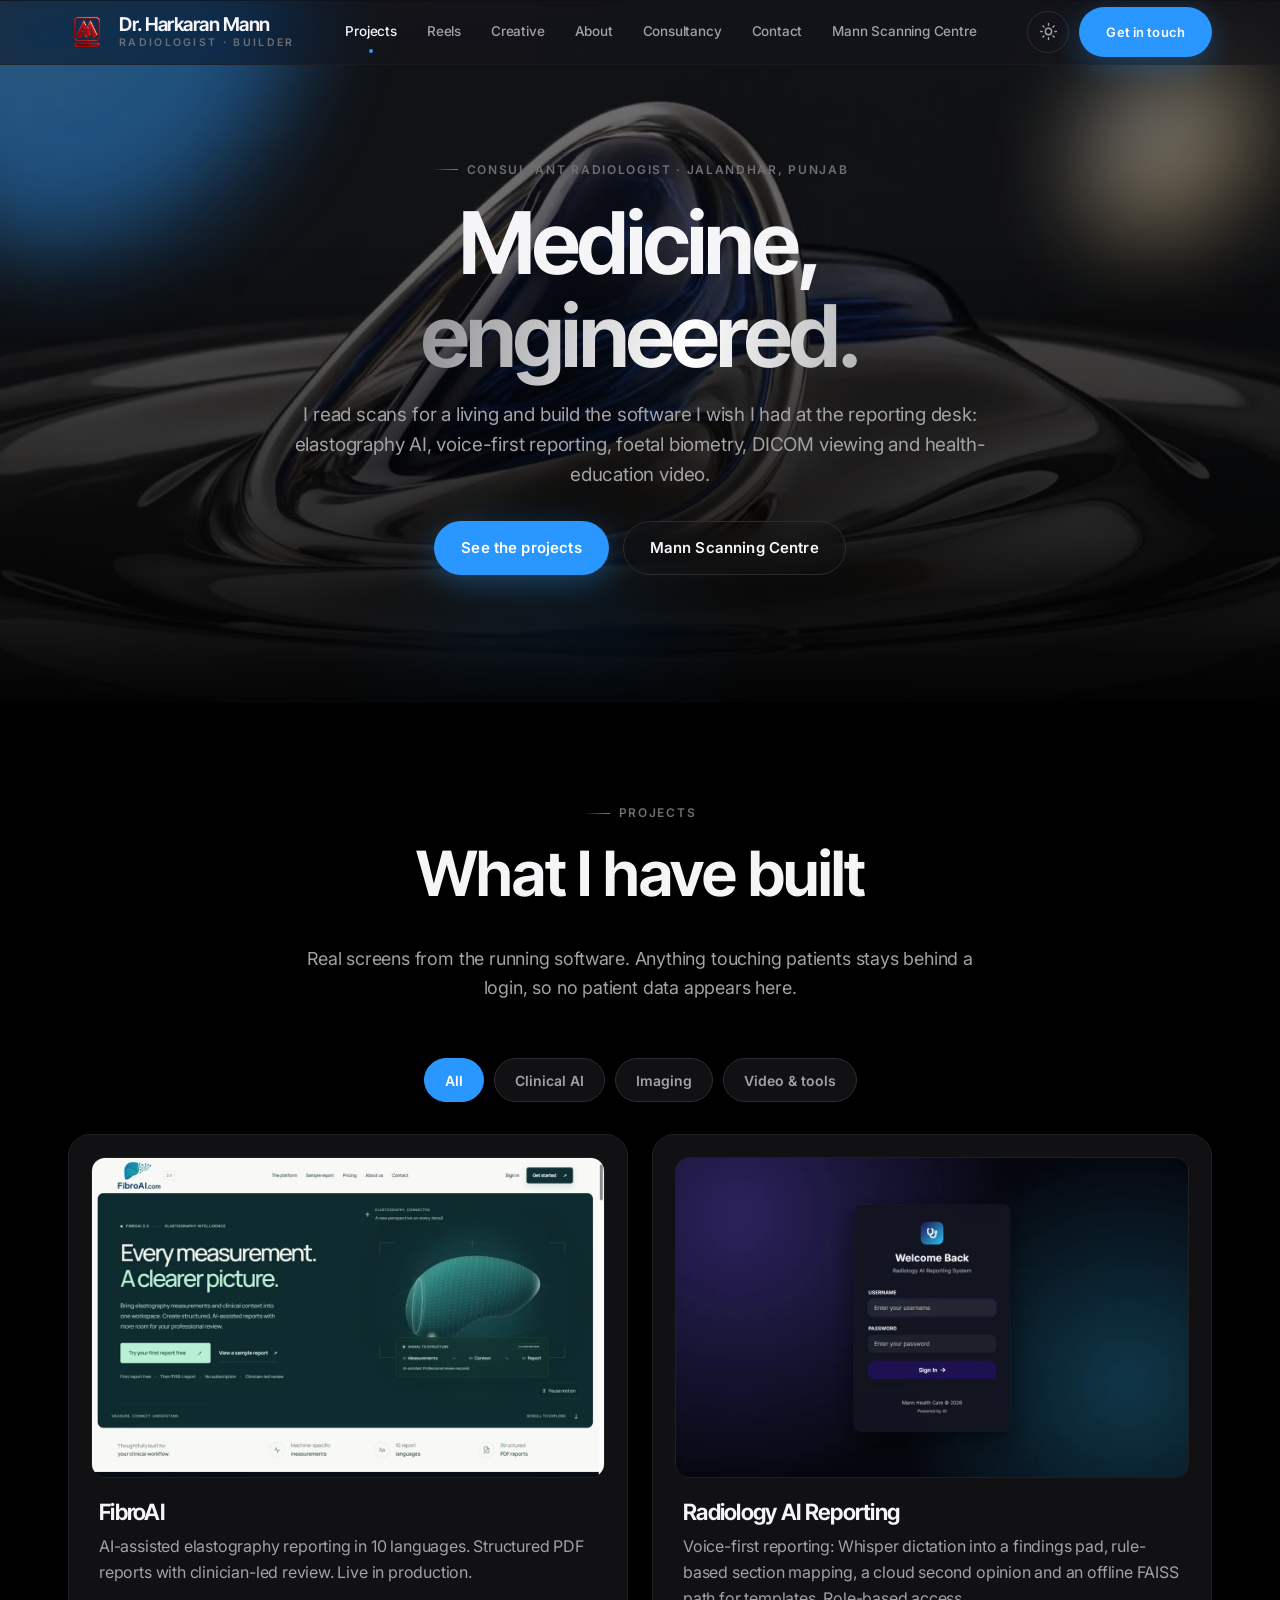
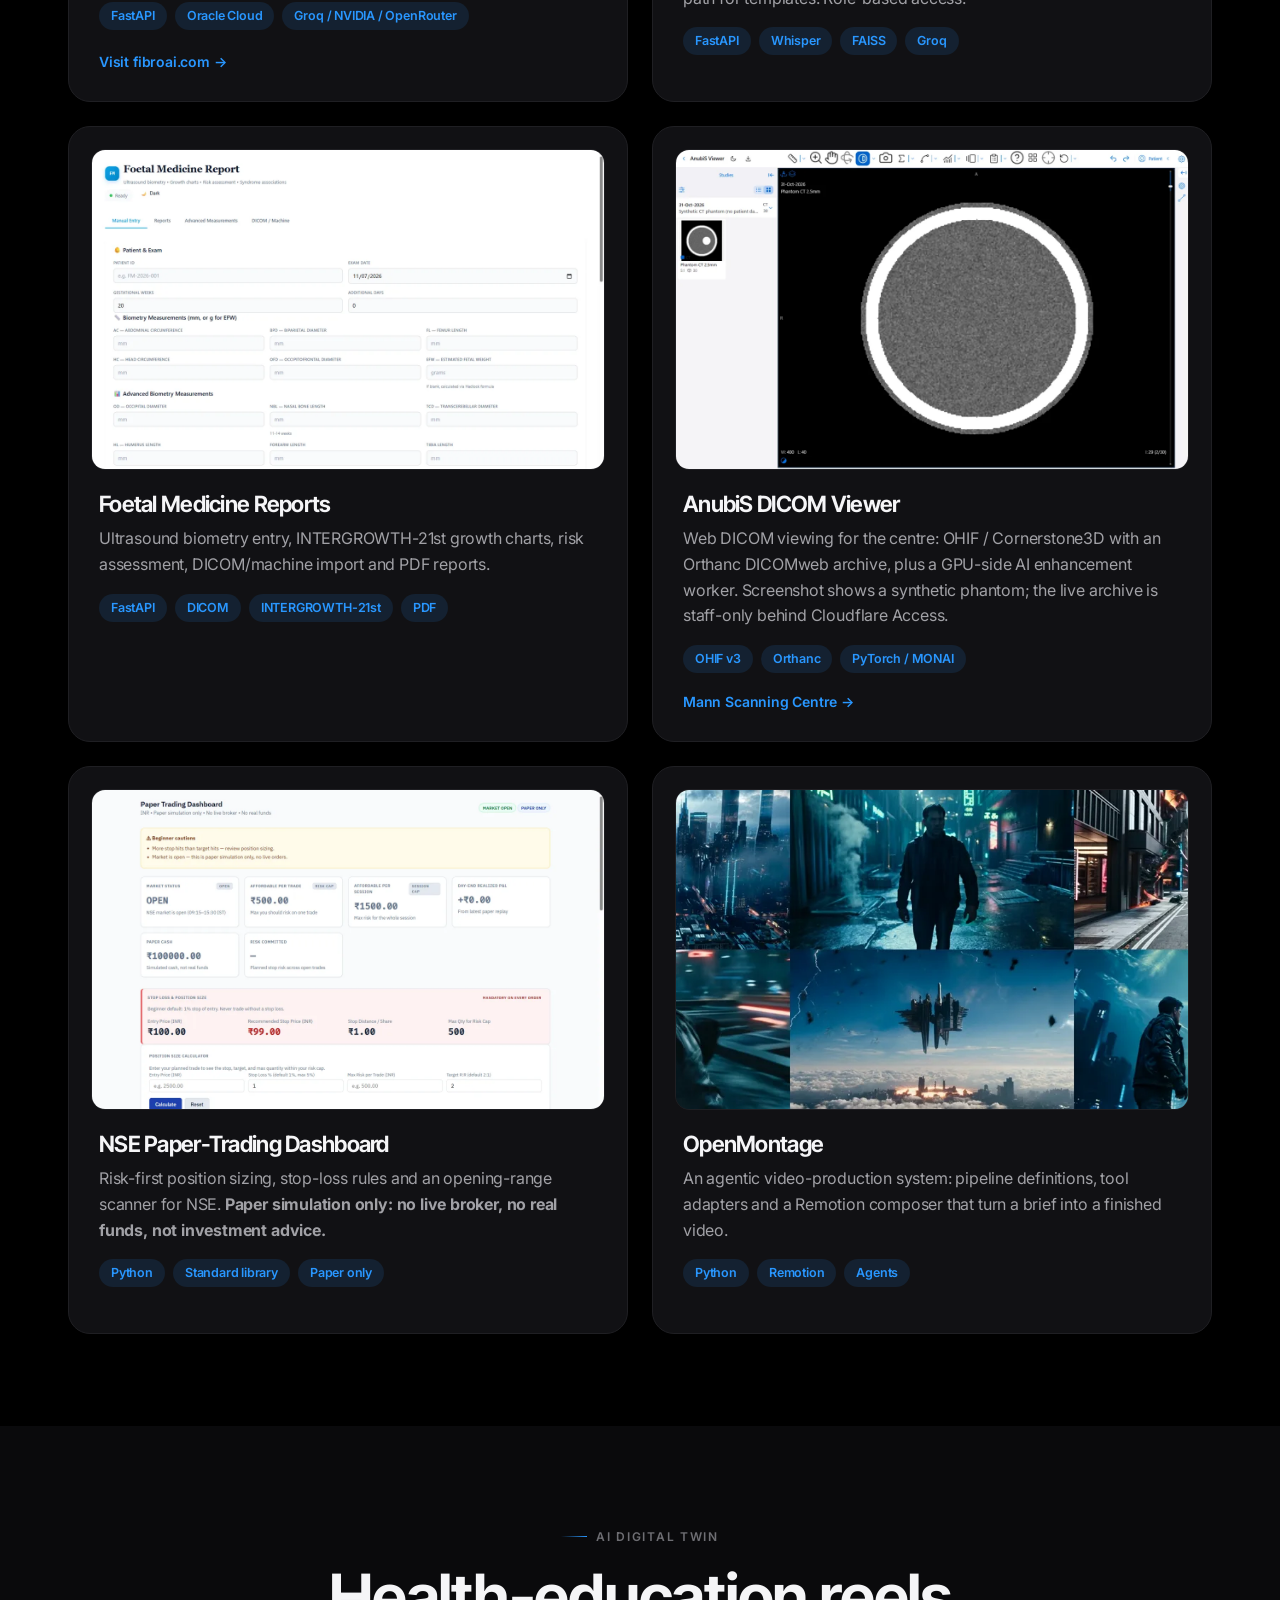
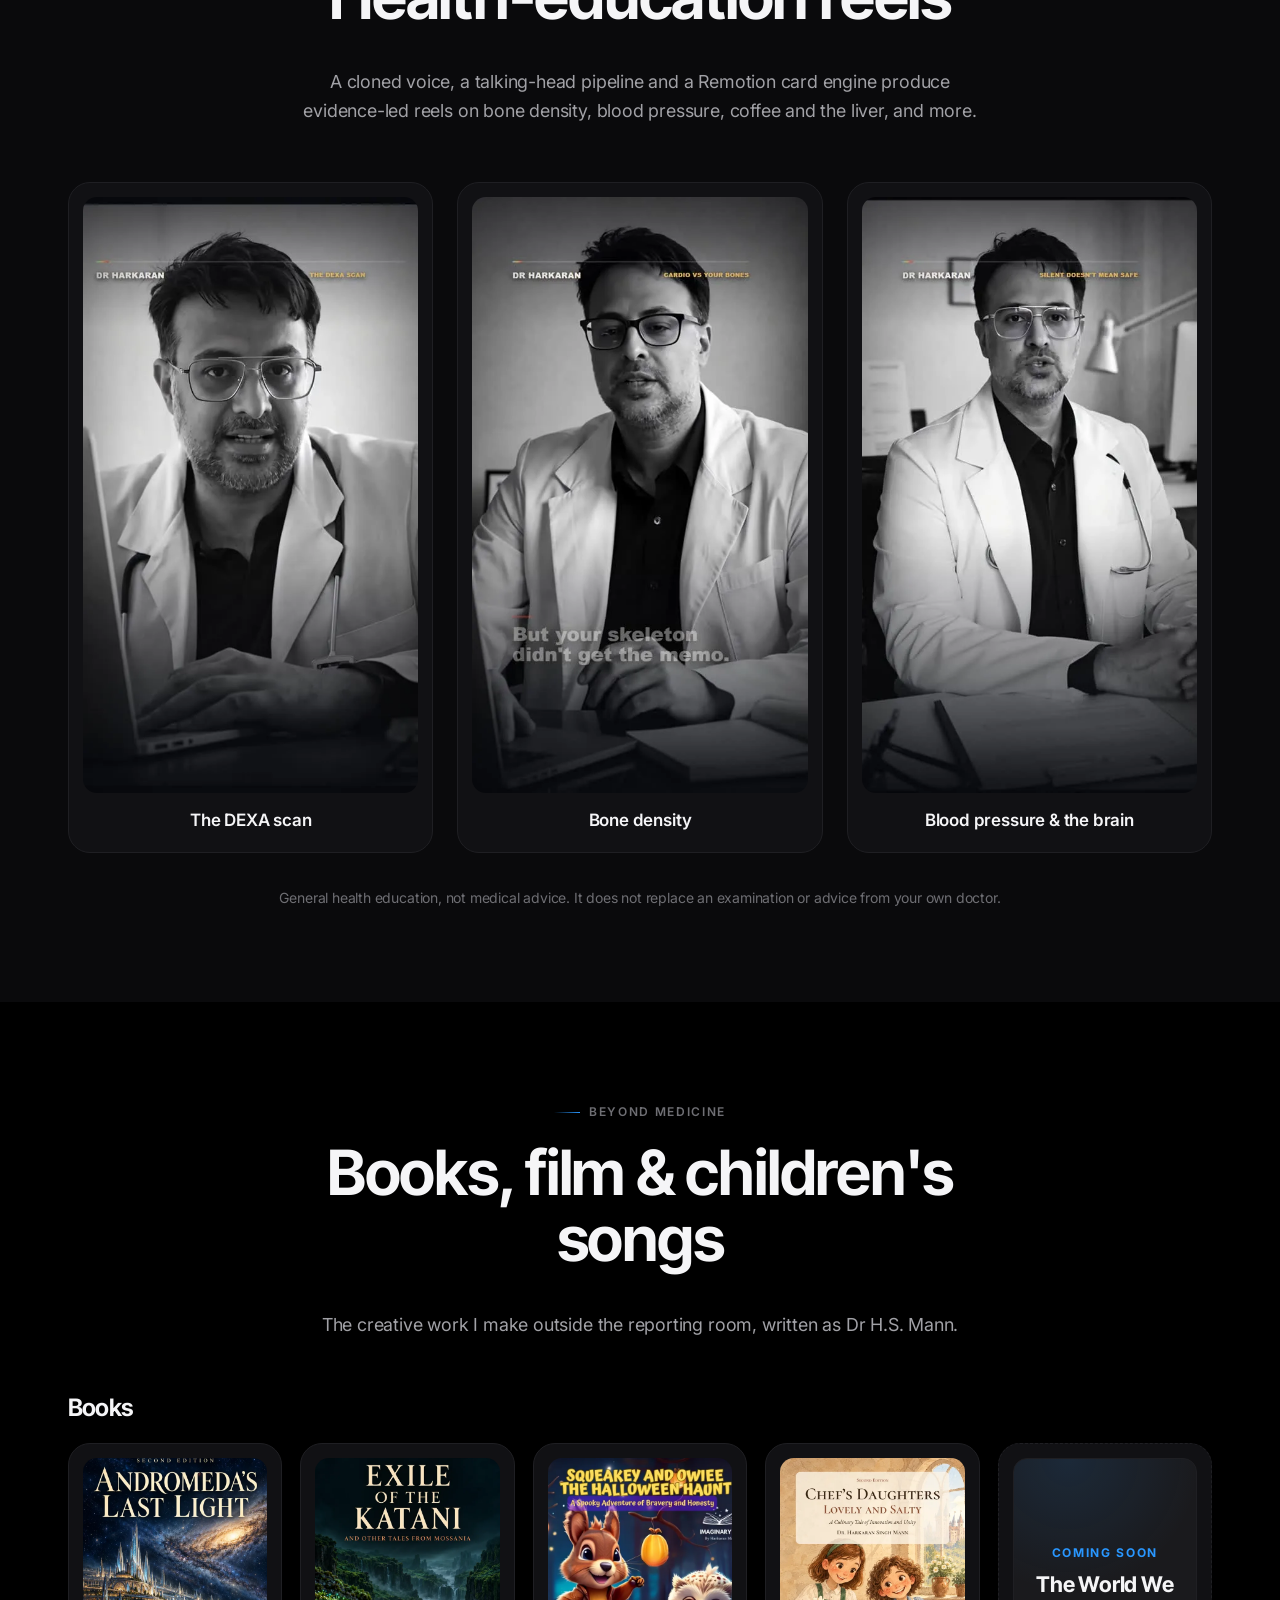
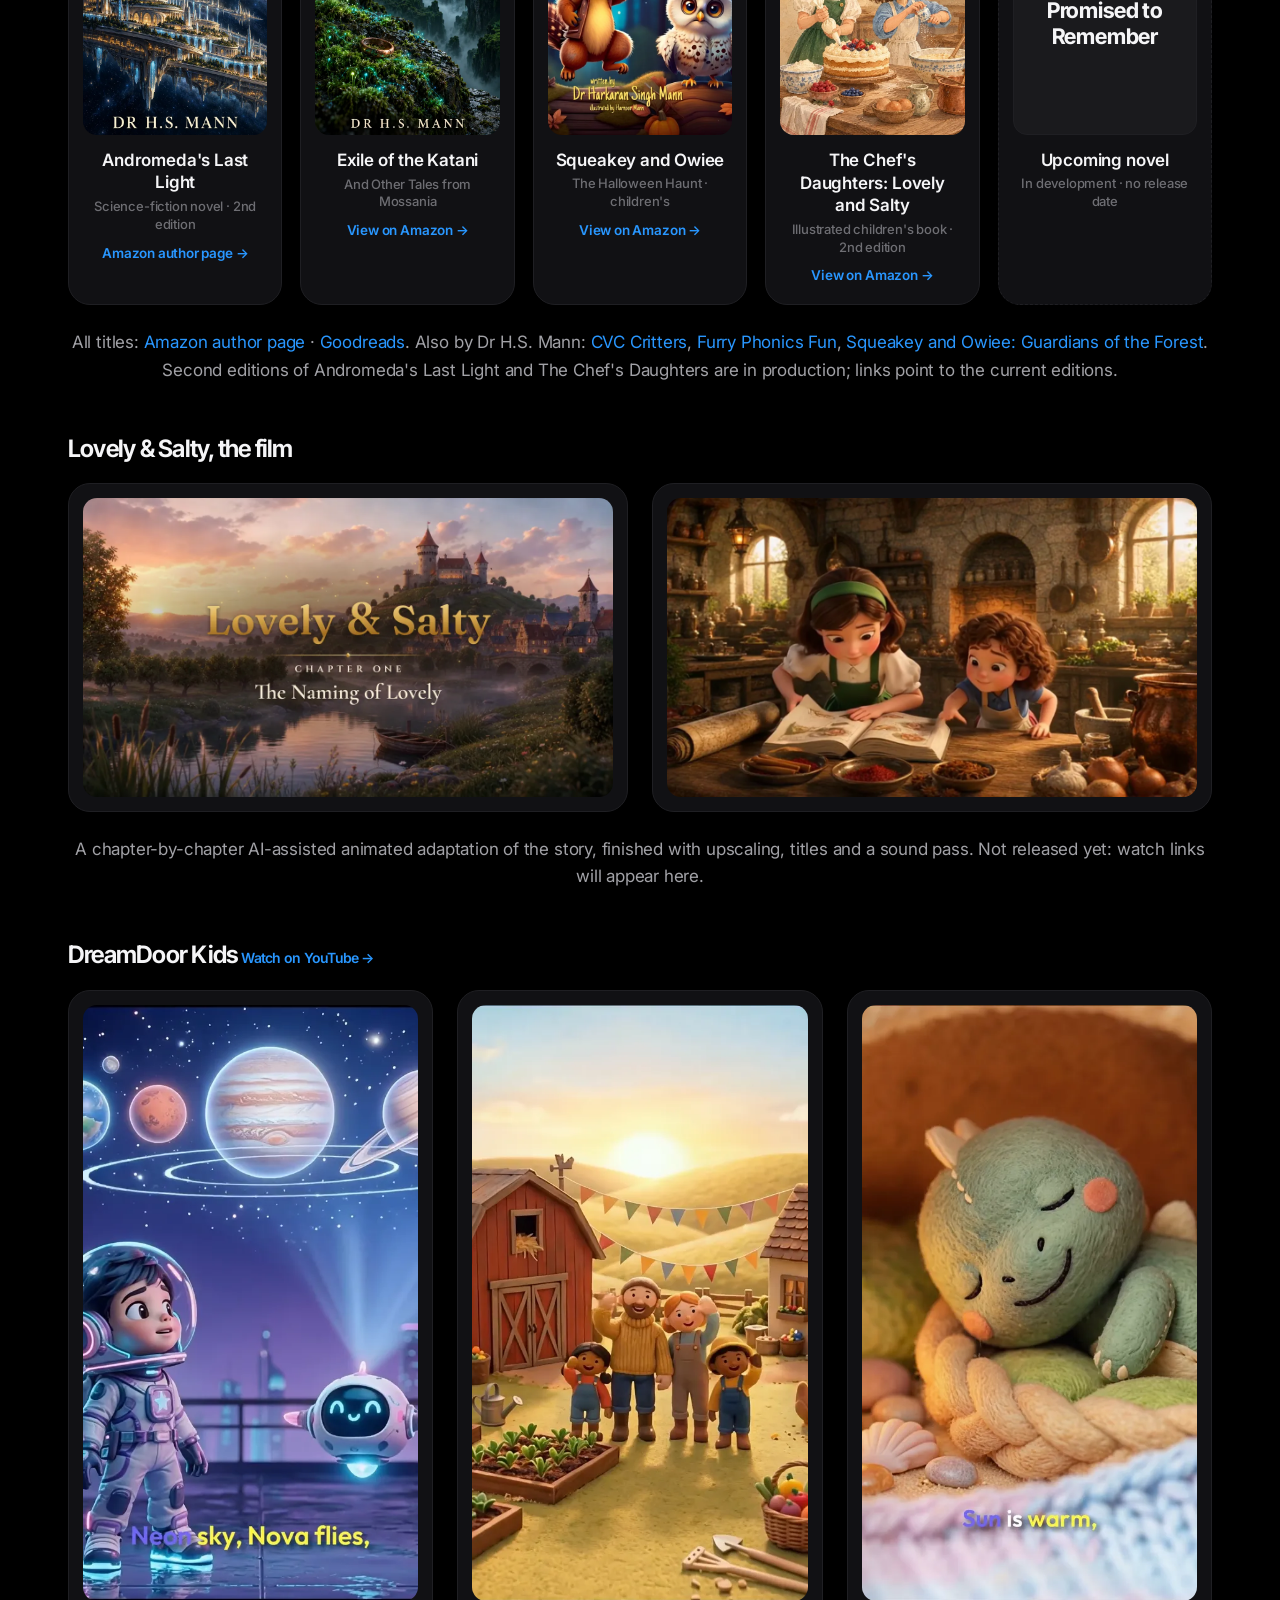
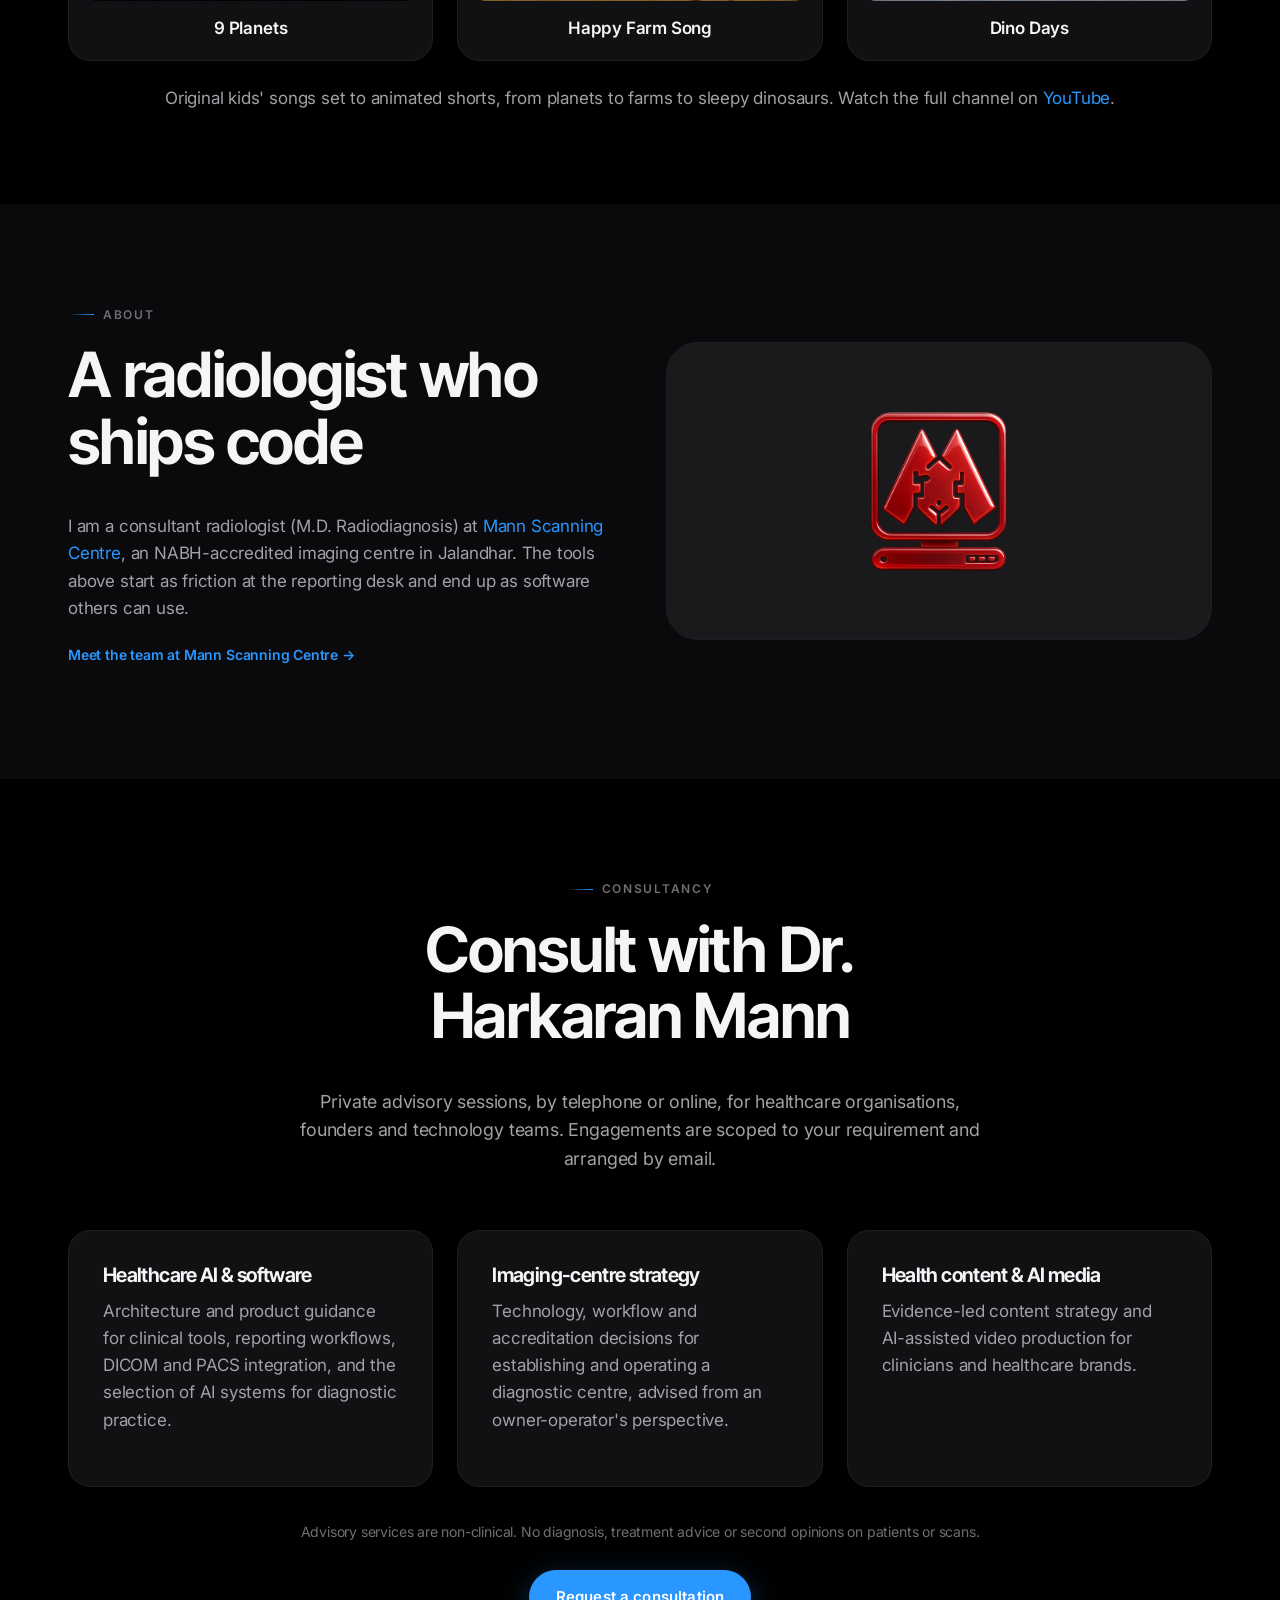
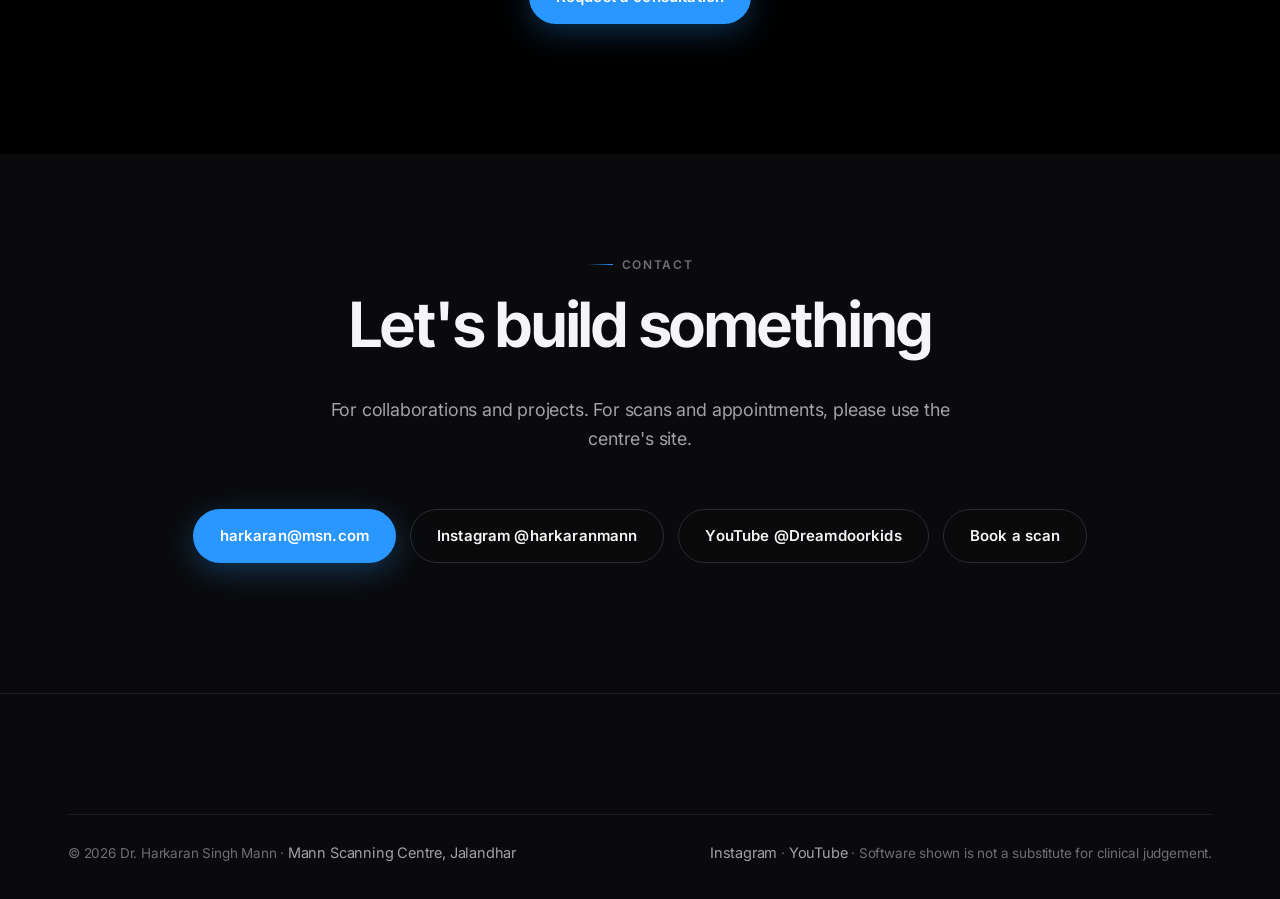
==== index.html @ 94936561 "Remove genre line from upcoming-novel card Co-Authored-By: Claude Sonnet 5.5 <noreply@anthropic.com>" ====
<!DOCTYPE html>
<html lang="en" data-theme="dark">
<head>
  <meta charset="UTF-8" />
  <meta name="viewport" content="width=device-width, initial-scale=1.0, viewport-fit=cover" />
  <title>Dr. Harkaran Singh Mann | Radiologist &amp; Healthcare-AI Builder</title>
  <meta name="description" content="Dr. Harkaran Singh Mann, consultant radiologist at Mann Scanning Centre, Jalandhar, builds clinical AI software: FibroAI, radiology reporting, foetal medicine, DICOM viewing and health-education video." />
  <link rel="canonical" href="https://harkaranmann.mannscan.in/" />
  <link rel="icon" type="image/x-icon" href="favicon.ico" />
  <link rel="preconnect" href="https://fonts.googleapis.com" />
  <link rel="preconnect" href="https://fonts.gstatic.com" crossorigin />
  <link href="https://fonts.googleapis.com/css2?family=Inter:wght@400;500;600;700&family=Inter+Tight:wght@500;600;700&display=swap" rel="stylesheet" />
  <link rel="stylesheet" href="css/style.css" />
  <link rel="stylesheet" href="css/personal.css" />
  <script src="js/site.js"></script>
</head>
<body>
  <a class="skip" href="#projects">Skip to projects</a>

  <header class="site-header">
    <div class="container nav">
      <a class="brand" href="https://mannscan.in/" style="text-decoration:none">
        <img src="images/logo.png" alt="Mann Scanning Centre logo" />
        <span class="brand-name">Dr. Harkaran Mann<small>Radiologist &middot; Builder</small></span>
      </a>
      <nav class="nav-links" aria-label="Primary">
        <a href="#projects" class="active">Projects</a>
        <a href="#reels">Reels</a>
        <a href="#creative">Creative</a>
        <a href="#about">About</a>
        <a href="#consulting">Consultancy</a>
        <a href="#contact">Contact</a>
        <a href="https://mannscan.in/">Mann Scanning Centre</a>
      </nav>
      <div class="nav-actions">
        <button class="icon-btn" onclick="toggleTheme()" aria-label="Toggle dark mode" title="Toggle theme">
          <svg class="theme-icon-moon" viewBox="0 0 24 24" fill="none" stroke="currentColor" stroke-width="1.8" stroke-linecap="round" stroke-linejoin="round"><path d="M21 12.79A9 9 0 1 1 11.21 3 7 7 0 0 0 21 12.79z"/></svg>
          <svg class="theme-icon-sun" style="display:none" viewBox="0 0 24 24" fill="none" stroke="currentColor" stroke-width="1.8" stroke-linecap="round" stroke-linejoin="round"><circle cx="12" cy="12" r="4"/><path d="M12 2v2M12 20v2M4.93 4.93l1.41 1.41M17.66 17.66l1.41 1.41M2 12h2M20 12h2M4.93 19.07l1.41-1.41M17.66 6.34l1.41-1.41"/></svg>
        </button>
        <a href="#contact" class="btn btn--primary nav-cta">Get in touch</a>
        <button class="nav-toggle" onclick="toggleNav()" aria-label="Open menu">
          <svg viewBox="0 0 24 24" fill="none" stroke="currentColor" stroke-width="1.8" stroke-linecap="round"><path d="M3 6h18M3 12h18M3 18h18"/></svg>
        </button>
      </div>
    </div>
  </header>

  <section class="page-hero">
    <div class="hero__bg"></div>
    <div class="container page-hero__inner reveal visible">
      <span class="eyebrow eyebrow--center">Consultant radiologist &middot; Jalandhar, Punjab</span>
      <h1>Medicine, <span class="chrome">engineered.</span></h1>
      <p>I read scans for a living and build the software I wish I had at the reporting desk: elastography AI, voice-first reporting, foetal biometry, DICOM viewing and health-education video.</p>
      <div class="hero__actions" style="justify-content:center; margin-top:30px;">
        <a href="#projects" class="btn btn--primary">See the projects</a>
        <a href="https://mannscan.in/" class="btn btn--ghost">Mann Scanning Centre</a>
      </div>
    </div>
  </section>

  <section class="section" id="projects">
    <div class="container">
      <div class="section__head reveal">
        <span class="eyebrow eyebrow--center">Projects</span>
        <h2 class="section__title">What I have built</h2>
        <p class="section__intro">Real screens from the running software. Anything touching patients stays behind a login, so no patient data appears here.</p>
      </div>

      <div class="filters" role="group" aria-label="Filter projects">
        <button class="chip is-on" data-f="all" aria-pressed="true">All</button>
        <button class="chip" data-f="clinical" aria-pressed="false">Clinical AI</button>
        <button class="chip" data-f="imaging" aria-pressed="false">Imaging</button>
        <button class="chip" data-f="video" aria-pressed="false">Video &amp; tools</button>
      </div>

      <div class="grid grid--2" id="projGrid">
        <article class="card card--hover proj reveal" data-cat="clinical">
          <a class="shot" href="https://fibroai.com" target="_blank" rel="noopener"><img width="1200" height="750" src="shots/fibroai.webp" alt="FibroAI landing page" loading="lazy" /></a>
          <h3>FibroAI</h3>
          <p>AI-assisted elastography reporting in 10 languages. Structured PDF reports with clinician-led review. Live in production.</p>
          <div class="tags"><span>FastAPI</span><span>Oracle Cloud</span><span>Groq / NVIDIA / OpenRouter</span></div>
          <a class="svc-card__link" href="https://fibroai.com" target="_blank" rel="noopener">Visit fibroai.com &rarr;</a>
        </article>

        <article class="card card--hover proj reveal" data-cat="clinical">
          <div class="shot"><img width="1200" height="750" src="shots/radiology.webp" alt="Radiology AI Reporting System login screen" loading="lazy" /></div>
          <h3>Radiology AI Reporting</h3>
          <p>Voice-first reporting: Whisper dictation into a findings pad, rule-based section mapping, a cloud second opinion and an offline FAISS path for templates. Role-based access.</p>
          <div class="tags"><span>FastAPI</span><span>Whisper</span><span>FAISS</span><span>Groq</span></div>
        </article>

        <article class="card card--hover proj reveal" data-cat="imaging">
          <div class="shot"><img width="1200" height="750" src="shots/foetal.webp" alt="Foetal Medicine report entry screen" loading="lazy" /></div>
          <h3>Foetal Medicine Reports</h3>
          <p>Ultrasound biometry entry, INTERGROWTH-21st growth charts, risk assessment, DICOM/machine import and PDF reports.</p>
          <div class="tags"><span>FastAPI</span><span>DICOM</span><span>INTERGROWTH-21st</span><span>PDF</span></div>
        </article>

        <article class="card card--hover proj reveal" data-cat="imaging">
          <div class="shot"><img width="1200" height="750" src="shots/anubis.webp" alt="AnubiS web DICOM viewer showing a synthetic CT phantom" loading="lazy" /></div>
          <h3>AnubiS DICOM Viewer</h3>
          <p>Web DICOM viewing for the centre: OHIF / Cornerstone3D with an Orthanc DICOMweb archive, plus a GPU-side AI enhancement worker. Screenshot shows a synthetic phantom; the live archive is staff-only behind Cloudflare Access.</p>
          <div class="tags"><span>OHIF v3</span><span>Orthanc</span><span>PyTorch / MONAI</span></div>
          <a class="svc-card__link" href="https://mannscan.in/" target="_blank" rel="noopener">Mann Scanning Centre &rarr;</a>
        </article>

        <article class="card card--hover proj reveal" data-cat="video">
          <div class="shot"><img width="1200" height="750" src="shots/trading.webp" alt="Paper trading dashboard" loading="lazy" /></div>
          <h3>NSE Paper-Trading Dashboard</h3>
          <p>Risk-first position sizing, stop-loss rules and an opening-range scanner for NSE. <strong>Paper simulation only: no live broker, no real funds, not investment advice.</strong></p>
          <div class="tags"><span>Python</span><span>Standard library</span><span>Paper only</span></div>
        </article>

        <article class="card card--hover proj reveal" data-cat="video">
          <div class="shot"><img width="1200" height="450" src="shots/openmontage.webp" alt="OpenMontage generated cinematic frames" loading="lazy" /></div>
          <h3>OpenMontage</h3>
          <p>An agentic video-production system: pipeline definitions, tool adapters and a Remotion composer that turn a brief into a finished video.</p>
          <div class="tags"><span>Python</span><span>Remotion</span><span>Agents</span></div>
        </article>
      </div>
    </div>
  </section>

  <section class="section section--alt" id="reels">
    <div class="container">
      <div class="section__head reveal">
        <span class="eyebrow eyebrow--center">AI digital twin</span>
        <h2 class="section__title">Health-education reels</h2>
        <p class="section__intro">A cloned voice, a talking-head pipeline and a Remotion card engine produce evidence-led reels on bone density, blood pressure, coffee and the liver, and more.</p>
      </div>
      <div class="grid grid--3">
        <figure class="card card--hover reel-shot reveal"><img width="540" height="960" src="shots/reel1.webp" alt="Reel: The DEXA scan" loading="lazy" /><figcaption>The DEXA scan</figcaption></figure>
        <figure class="card card--hover reel-shot reveal"><img width="540" height="960" src="shots/reel2.webp" alt="Reel: bone density" loading="lazy" /><figcaption>Bone density</figcaption></figure>
        <figure class="card card--hover reel-shot reveal"><img width="540" height="960" src="shots/reel3.webp" alt="Reel: blood pressure and the brain" loading="lazy" /><figcaption>Blood pressure &amp; the brain</figcaption></figure>
      </div>
      <p class="disclaimer reveal">General health education, not medical advice. It does not replace an examination or advice from your own doctor.</p>
    </div>
  </section>

  <section class="section" id="creative">
    <div class="container">
      <div class="section__head reveal">
        <span class="eyebrow eyebrow--center">Beyond medicine</span>
        <h2 class="section__title">Books, film &amp; children's songs</h2>
        <p class="section__intro">The creative work I make outside the reporting room, written as Dr H.S. Mann.</p>
      </div>

      <h3 class="sub reveal">Books</h3>
      <div class="grid books">
        <figure class="card card--hover cover reveal"><img width="600" height="900" src="shots/book-andromeda.webp" alt="Andromeda's Last Light, second edition, book cover" loading="lazy" /><figcaption>Andromeda's Last Light<small>Science-fiction novel &middot; 2nd edition</small><a class="svc-card__link" href="https://www.amazon.com/stores/author/B0CCD9XYBL/allbooks" target="_blank" rel="noopener">Amazon author page &rarr;</a></figcaption></figure>
        <figure class="card card--hover cover reveal"><img width="600" height="900" src="shots/book-exile.webp" alt="Exile of the Katani and Other Tales from Mossania, book cover" loading="lazy" /><figcaption>Exile of the Katani<small>And Other Tales from Mossania</small><a class="svc-card__link" href="https://www.amazon.com/dp/B0CJ49NKCL" target="_blank" rel="noopener">View on Amazon &rarr;</a></figcaption></figure>
        <figure class="card card--hover cover reveal"><img width="600" height="900" src="shots/book-halloween.webp" alt="Squeakey and Owiee: The Halloween Haunt, children's book cover" loading="lazy" /><figcaption>Squeakey and Owiee<small>The Halloween Haunt &middot; children's</small><a class="svc-card__link" href="https://www.amazon.com/dp/173804243X" target="_blank" rel="noopener">View on Amazon &rarr;</a></figcaption></figure>
        <figure class="card card--hover cover reveal"><img width="600" height="960" src="shots/book-salty.webp" alt="The Chef's Daughters: Lovely and Salty, book cover" loading="lazy" /><figcaption>The Chef's Daughters: Lovely and Salty<small>Illustrated children's book &middot; 2nd edition</small><a class="svc-card__link" href="https://www.amazon.ca/dp/B0CGKYH9T2" target="_blank" rel="noopener">View on Amazon &rarr;</a></figcaption></figure>
        <figure class="card cover soon reveal"><div class="soon__art" role="img" aria-label="Upcoming novel, cover to be announced"><span>Coming soon</span><b>The World We Promised to Remember</b></div><figcaption>Upcoming novel<small>In development &middot; no release date</small></figcaption></figure>
      </div>

            <p class="note reveal">All titles: <a href="https://www.amazon.com/stores/author/B0CCD9XYBL/allbooks" target="_blank" rel="noopener">Amazon author page</a> &middot; <a href="https://www.goodreads.com/author/show/44021193.Dr_H_S_Mann" target="_blank" rel="noopener">Goodreads</a>. Also by Dr H.S. Mann: <a href="https://www.amazon.com/dp/1738042413" target="_blank" rel="noopener">CVC Critters</a>, <a href="https://www.amazon.com/dp/1738042421" target="_blank" rel="noopener">Furry Phonics Fun</a>, <a href="https://www.amazon.in/dp/B0CCD4RLCM" target="_blank" rel="noopener">Squeakey and Owiee: Guardians of the Forest</a>. Second editions of Andromeda's Last Light and The Chef's Daughters are in production; links point to the current editions.</p>

      <h3 class="sub reveal">Lovely &amp; Salty, the film</h3>
      <div class="grid grid--2">
        <figure class="card card--hover wide reveal"><img width="1200" height="675" src="shots/film1.webp" alt="Lovely and Salty film title card, Chapter One: The Naming of Lovely" loading="lazy" /></figure>
        <figure class="card card--hover wide reveal"><img width="1200" height="675" src="shots/film2.webp" alt="Still from the Lovely and Salty film: the two sisters reading a recipe book in the kitchen" loading="lazy" /></figure>
      </div>
      <p class="note reveal">A chapter-by-chapter AI-assisted animated adaptation of the story, finished with upscaling, titles and a sound pass. Not released yet: watch links will appear here.</p>

      <h3 class="sub reveal">DreamDoor Kids <a class="svc-card__link" href="https://www.youtube.com/@Dreamdoorkids" target="_blank" rel="noopener">Watch on YouTube &rarr;</a></h3>
      <div class="grid grid--3">
        <figure class="card card--hover reel-shot reveal"><a href="https://www.youtube.com/@Dreamdoorkids" target="_blank" rel="noopener"><img width="540" height="960" src="shots/dd-9-planets.webp" alt="DreamDoor Kids short: 9 planets song" loading="lazy" /></a><figcaption>9 Planets</figcaption></figure>
        <figure class="card card--hover reel-shot reveal"><a href="https://www.youtube.com/@Dreamdoorkids" target="_blank" rel="noopener"><img width="540" height="960" src="shots/dd-happy-farm-song.webp" alt="DreamDoor Kids short: Happy Farm song" loading="lazy" /></a><figcaption>Happy Farm Song</figcaption></figure>
        <figure class="card card--hover reel-shot reveal"><a href="https://www.youtube.com/@Dreamdoorkids" target="_blank" rel="noopener"><img width="540" height="960" src="shots/dd-dino-days.webp" alt="DreamDoor Kids short: Dino Days" loading="lazy" /></a><figcaption>Dino Days</figcaption></figure>
      </div>
      <p class="note reveal">Original kids' songs set to animated shorts, from planets to farms to sleepy dinosaurs. Watch the full channel on <a href="https://www.youtube.com/@Dreamdoorkids" target="_blank" rel="noopener">YouTube</a>.</p>
    </div>
  </section>

  <section class="section section--alt" id="about">
    <div class="container grid grid--2" style="align-items:center; gap:52px;">
      <div class="reveal">
        <span class="eyebrow">About</span>
        <h2 class="section__title">A radiologist who ships code</h2>
        <p>I am a consultant radiologist (M.D. Radiodiagnosis) at <a href="https://mannscan.in/">Mann Scanning Centre</a>, an NABH-accredited imaging centre in Jalandhar. The tools above start as friction at the reporting desk and end up as software others can use.</p>
        <p><a class="svc-card__link" href="https://mannscan.in/about.html">Meet the team at Mann Scanning Centre &rarr;</a></p>
      </div>
      <div class="reveal logo-panel"><img src="images/logo.png" alt="Mann Scanning Centre" loading="lazy" /></div>
    </div>
  </section>

  <section class="section" id="consulting">
    <div class="container">
      <div class="section__head reveal">
        <span class="eyebrow eyebrow--center">Consultancy</span>
        <h2 class="section__title">Consult with Dr. Harkaran Mann</h2>
        <p class="section__intro">Private advisory sessions, by telephone or online, for healthcare organisations, founders and technology teams. Engagements are scoped to your requirement and arranged by email.</p>
      </div>
      <div class="grid grid--3">
        <div class="card reveal"><h3>Healthcare AI &amp; software</h3><p>Architecture and product guidance for clinical tools, reporting workflows, DICOM and PACS integration, and the selection of AI systems for diagnostic practice.</p></div>
        <div class="card reveal"><h3>Imaging-centre strategy</h3><p>Technology, workflow and accreditation decisions for establishing and operating a diagnostic centre, advised from an owner-operator's perspective.</p></div>
        <div class="card reveal"><h3>Health content &amp; AI media</h3><p>Evidence-led content strategy and AI-assisted video production for clinicians and healthcare brands.</p></div>
      </div>
      <p class="disclaimer reveal">Advisory services are non-clinical. No diagnosis, treatment advice or second opinions on patients or scans.</p>
      <div class="hero__actions" style="justify-content:center; margin-top:26px;">
        <a class="btn btn--primary" href="mailto:harkaran@msn.com?subject=Consultancy%20enquiry&body=Name%3A%0AOrganisation%3A%0ABrief%20description%20of%20your%20requirement%3A%0APreferred%20format%20(phone%20or%20online)%3A">Request a consultation</a>
      </div>
    </div>
  </section>

  <section class="section section--alt" id="contact">
    <div class="container">
      <div class="section__head reveal">
        <span class="eyebrow eyebrow--center">Contact</span>
        <h2 class="section__title">Let's build something</h2>
        <p class="section__intro">For collaborations and projects. For scans and appointments, please use the centre's site.</p>
      </div>
      <div class="hero__actions" style="justify-content:center;">
        <a class="btn btn--primary" href="mailto:harkaran@msn.com">harkaran@msn.com</a>
        <a class="btn btn--ghost" href="https://www.instagram.com/harkaranmann/" target="_blank" rel="noopener">Instagram @harkaranmann</a>
        <a class="btn btn--ghost" href="https://www.youtube.com/@Dreamdoorkids" target="_blank" rel="noopener">YouTube @Dreamdoorkids</a>
        <a class="btn btn--ghost" href="https://mannscan.in/contact.html">Book a scan</a>
      </div>
    </div>
  </section>

  <footer class="site-footer">
    <div class="container">
      <div class="footer-bottom">
        <p>&copy; 2026 Dr. Harkaran Singh Mann &middot; <a href="https://mannscan.in/">Mann Scanning Centre, Jalandhar</a></p>
        <p><a href="https://www.instagram.com/harkaranmann/" target="_blank" rel="noopener">Instagram</a> &middot; <a href="https://www.youtube.com/@Dreamdoorkids" target="_blank" rel="noopener">YouTube</a> &middot; Software shown is not a substitute for clinical judgement.</p>
      </div>
    </div>
  </footer>
  <script>
  (function(){var b=document.querySelectorAll('.chip'),c=document.querySelectorAll('#projGrid .proj');
  b.forEach(function(x){x.addEventListener('click',function(){var f=x.dataset.f;
  b.forEach(function(y){var on=y===x;y.classList.toggle('is-on',on);y.setAttribute('aria-pressed',on)});
  c.forEach(function(a){a.hidden=!(f==='all'||a.dataset.cat===f)})})})})();
  </script>
</body>
</html>
---- css/style.css ----
/* =====================================================================
   Mann Scanning Centre — Cinematic Design System
   Light : Porcelain & Signal Blue
   Dark  : Obsidian & Liquid Chrome (default)
   ===================================================================== */

/* ---------- Theme Tokens ---------- */
:root,
[data-theme="light"] {
  --bg:          #FBFBFD;
  --bg-2:        #F5F5F7;
  --surface:     #FFFFFF;
  --surface-2:   #F5F5F7;
  --text:        #1D1D1F;
  --text-2:      #6E6E73;
  --text-3:      #86868B;
  --accent:      #0071E3;
  --accent-2:    #0077ED;
  --accent-soft: #E8F1FC;
  --accent-ink:  #1D1D1F;
  --gold:        #A8823A;
  --line:        #E5E5EA;
  --line-2:      #D2D2D7;
  --ring:        rgba(0,113,227,.22);
  --shadow:      0 1px 2px rgba(0,0,0,.04), 0 14px 34px rgba(0,0,0,.06);
  --shadow-lg:   0 30px 80px rgba(0,0,0,.12);
  --hero-glow-1: rgba(0,113,227,.14);
  --hero-glow-2: rgba(140,180,255,.18);
  --on-accent:   #FFFFFF;
  --chrome:      linear-gradient(100deg, #1D1D1F 0%, #6E6E73 30%, #1D1D1F 50%, #4A5A78 70%, #1D1D1F 100%);
  --glass:       rgba(255,255,255,.66);
  --scrim:       linear-gradient(180deg, rgba(251,251,253,0) 40%, rgba(251,251,253,.92) 100%);

  /* legacy aliases (kept so any residual inline styles stay coherent) */
  --bg-primary: var(--bg);
  --bg-secondary: var(--surface-2);
  --bg-glass: var(--surface);
  --text-primary: var(--text);
  --text-secondary: var(--text-2);
  --accent-primary: var(--accent);
  --accent-secondary: var(--gold);
  --border-color: var(--line);
  --shadow-color: rgba(0,0,0,.10);
  --glow-color: var(--ring);

  --font-sans: 'Inter', -apple-system, BlinkMacSystemFont, 'SF Pro Text', 'Segoe UI', Roboto, Arial, sans-serif;
  --font-display: 'Inter Tight', 'Inter', -apple-system, BlinkMacSystemFont, 'SF Pro Display', 'Segoe UI', sans-serif;
  --radius: 22px;
  --radius-sm: 14px;
  --radius-lg: 32px;
  --maxw: 1200px;
  --ease: cubic-bezier(.22,1,.36,1);
}

[data-theme="dark"] {
  --bg:          #000000;
  --bg-2:        #0A0A0C;
  --surface:     #111114;
  --surface-2:   #1A1A1D;
  --text:        #F5F5F7;
  --text-2:      #A1A1A6;
  --text-3:      #6E6E73;
  --accent:      #2997FF;
  --accent-2:    #4FB0FF;
  --accent-soft: rgba(41,151,255,.12);
  --accent-ink:  #000000;
  --gold:        #D4B06A;
  --line:        #1F1F23;
  --line-2:      #2C2C31;
  --ring:        rgba(41,151,255,.30);
  --shadow:      0 1px 2px rgba(0,0,0,.5), 0 20px 44px rgba(0,0,0,.55);
  --shadow-lg:   0 40px 90px rgba(0,0,0,.7);
  --hero-glow-1: rgba(41,151,255,.20);
  --hero-glow-2: rgba(212,176,106,.12);
  --on-accent:   #FFFFFF;
  --chrome:      linear-gradient(100deg, #8E8E93 0%, #FFFFFF 25%, #A1A1A6 45%, #E8EEF8 65%, #7F8BA3 85%, #FFFFFF 100%);
  --glass:       rgba(22,22,26,.62);
  --scrim:       linear-gradient(180deg, rgba(0,0,0,0) 35%, rgba(0,0,0,.94) 100%);

  --bg-secondary: var(--surface-2);
  --bg-glass: var(--surface);
  --accent-secondary: var(--gold);
  --shadow-color: rgba(0,0,0,.5);
}

/* ---------- Reset / Base ---------- */
*, *::before, *::after { box-sizing: border-box; }

html { scroll-behavior: smooth; -webkit-text-size-adjust: 100%; }

body {
  margin: 0;
  font-family: var(--font-sans);
  background: var(--bg);
  color: var(--text);
  font-size: 17px;
  line-height: 1.7;
  -webkit-font-smoothing: antialiased;
  -moz-osx-font-smoothing: grayscale;
  text-rendering: optimizeLegibility;
  overflow-x: hidden;
  transition: background-color .4s ease, color .4s ease;
}

img { max-width: 100%; height: auto; display: block; }

a { color: var(--accent); text-decoration: none; }

h1, h2, h3, h4, h5, h6 {
  font-family: var(--font-display);
  color: var(--text);
  font-weight: 500;
  line-height: 1.15;
  letter-spacing: -0.01em;
  margin: 0 0 .6em;
}

p { margin: 0 0 1.1em; color: var(--text-2); }

.container { width: 100%; max-width: var(--maxw); margin: 0 auto; padding: 0 28px; }

::selection { background: var(--accent); color: var(--on-accent); }

:focus-visible { outline: 2px solid var(--accent); outline-offset: 3px; border-radius: 4px; }

/* ---------- Eyebrow / labels ---------- */
.eyebrow {
  display: inline-flex;
  align-items: center;
  gap: 9px;
  font-family: var(--font-sans);
  font-size: 12px;
  font-weight: 600;
  letter-spacing: .18em;
  text-transform: uppercase;
  color: var(--accent);
  margin-bottom: 18px;
}
.eyebrow::before {
  content: "";
  width: 26px; height: 1px;
  background: var(--accent);
  opacity: .6;
}
.eyebrow--center { justify-content: center; }

/* ---------- Buttons ---------- */
.btn {
  display: inline-flex;
  align-items: center;
  justify-content: center;
  gap: 10px;
  font-family: var(--font-sans);
  font-size: 15px;
  font-weight: 600;
  letter-spacing: .01em;
  padding: 15px 28px;
  border-radius: 999px;
  border: 1px solid transparent;
  cursor: pointer;
  transition: transform .25s ease, box-shadow .25s ease, background-color .25s ease, color .25s ease, border-color .25s ease;
  white-space: nowrap;
}
.btn svg { width: 18px; height: 18px; }
.btn--primary {
  background: var(--accent);
  color: var(--on-accent);
  box-shadow: 0 10px 26px var(--ring);
}
.btn--primary:hover { transform: translateY(-2px); background: var(--accent-2); box-shadow: 0 16px 34px var(--ring); }
.btn--ghost {
  background: transparent;
  color: var(--text);
  border-color: var(--line-2);
}
.btn--ghost:hover { border-color: var(--accent); color: var(--accent); transform: translateY(-2px); }
.btn--light {
  background: var(--surface);
  color: var(--text);
  border-color: var(--line);
}
.btn--light:hover { transform: translateY(-2px); box-shadow: var(--shadow); }
.btn--block { width: 100%; }

/* ---------- Header / Nav ---------- */
.site-header {
  position: sticky;
  top: 0;
  z-index: 900;
  background: color-mix(in srgb, var(--bg) 80%, transparent);
  backdrop-filter: saturate(180%) blur(16px);
  -webkit-backdrop-filter: saturate(180%) blur(16px);
  border-bottom: 1px solid var(--line);
  transition: background-color .4s ease, border-color .4s ease;
}
.nav {
  display: flex;
  align-items: center;
  justify-content: space-between;
  gap: 18px;
  height: 78px;
}
.brand { display: flex; align-items: center; gap: 13px; cursor: pointer; }
.brand img { height: 46px; width: auto; }
.brand-name {
  font-family: var(--font-display);
  font-size: 22px;
  font-weight: 500;
  letter-spacing: -.01em;
  color: var(--text);
  line-height: 1;
}
.brand-name small {
  display: block;
  font-family: var(--font-sans);
  font-size: 10.5px;
  font-weight: 600;
  letter-spacing: .22em;
  text-transform: uppercase;
  color: var(--text-3);
  margin-top: 4px;
}
.nav-links { display: flex; align-items: center; gap: 4px; }
.nav-links a {
  font-family: var(--font-sans);
  font-size: 14.5px;
  font-weight: 500;
  color: var(--text-2);
  padding: 10px 14px;
  border-radius: 10px;
  position: relative;
  transition: color .2s ease, background-color .2s ease;
}
.nav-links a:hover { color: var(--text); }
.nav-links a.active { color: var(--accent); }
.nav-links a.active::after {
  content: "";
  position: absolute;
  left: 14px; right: 14px; bottom: 4px;
  height: 2px; border-radius: 2px;
  background: var(--accent);
}
.nav-actions { display: flex; align-items: center; gap: 10px; }
.icon-btn {
  width: 42px; height: 42px;
  display: inline-flex; align-items: center; justify-content: center;
  border-radius: 50%;
  border: 1px solid var(--line);
  background: var(--surface);
  color: var(--text-2);
  cursor: pointer;
  transition: all .25s ease;
}
.icon-btn:hover { color: var(--accent); border-color: var(--accent); transform: translateY(-2px); }
.icon-btn svg { width: 19px; height: 19px; }
.sound-btn .sound-wave, .sound-btn.is-on .sound-mute { display: none; }
.sound-btn.is-on .sound-wave { display: inline; }
.sound-btn.is-on { color: var(--accent); border-color: var(--accent); }
.nav-cta { padding: 11px 22px; font-size: 14px; }
.nav-toggle {
  display: none;
  width: 44px; height: 44px;
  align-items: center; justify-content: center;
  background: var(--surface); border: 1px solid var(--line);
  border-radius: 12px; color: var(--text); cursor: pointer;
}
.nav-toggle svg { width: 22px; height: 22px; }

/* ---------- Hero ---------- */
.hero {
  position: relative;
  padding: 96px 0 88px;
  overflow: hidden;
}
.hero__bg {
  position: absolute; inset: 0; z-index: 0; pointer-events: none;
}
.hero__bg::before, .hero__bg::after {
  content: "";
  position: absolute;
  border-radius: 50%;
  filter: blur(70px);
}
.hero__bg::before {
  width: 540px; height: 540px;
  top: -160px; right: -120px;
  background: var(--hero-glow-1);
}
.hero__bg::after {
  width: 460px; height: 460px;
  bottom: -200px; left: -140px;
  background: var(--hero-glow-2);
}
.hero__grid {
  position: relative; z-index: 1;
  display: grid;
  grid-template-columns: 1.05fr .95fr;
  gap: 56px;
  align-items: center;
}
.hero__title {
  font-size: clamp(2.6rem, 5.2vw, 4.1rem);
  line-height: 1.06;
  margin-bottom: 24px;
  letter-spacing: -.02em;
}
.hero__title .accent { color: var(--accent); font-style: italic; }
.hero__text {
  font-size: 1.18rem;
  color: var(--text-2);
  max-width: 540px;
  margin-bottom: 34px;
}
.hero__actions { display: flex; flex-wrap: wrap; gap: 14px; margin-bottom: 38px; }
.hero__stats { display: flex; gap: 38px; flex-wrap: wrap; }
.hero__stat .num { font-family: var(--font-display); font-size: 2rem; color: var(--text); line-height: 1; }
.hero__stat .lbl { font-size: 13px; color: var(--text-3); margin-top: 6px; letter-spacing: .02em; }

.hero__visual {
  position: relative;
  border-radius: var(--radius-lg);
  overflow: hidden;
  background: var(--surface);
  border: 1px solid var(--line);
  box-shadow: var(--shadow-lg);
  aspect-ratio: 4 / 4.4;
  display: flex; align-items: center; justify-content: center;
}
.hero__visual img { width: 78%; filter: drop-shadow(0 30px 50px rgba(0,0,0,.25)); animation: floaty 7s ease-in-out infinite; }
.hero__visual-tag {
  position: absolute;
  left: 22px; bottom: 22px;
  background: color-mix(in srgb, var(--surface) 86%, transparent);
  backdrop-filter: blur(8px);
  border: 1px solid var(--line);
  border-radius: 14px;
  padding: 14px 18px;
  display: flex; align-items: center; gap: 12px;
  box-shadow: var(--shadow);
}
.hero__visual-tag .dot { width: 9px; height: 9px; border-radius: 50%; background: #22C55E; box-shadow: 0 0 0 4px rgba(34,197,94,.18); }
.hero__visual-tag b { font-family: var(--font-sans); font-size: 13.5px; color: var(--text); font-weight: 600; }
.hero__visual-tag span { font-size: 12px; color: var(--text-3); display: block; }

@keyframes floaty { 0%,100% { transform: translateY(-8px); } 50% { transform: translateY(8px); } }

/* ---------- Marquee trust strip ---------- */
.trust {
  border-top: 1px solid var(--line);
  border-bottom: 1px solid var(--line);
  background: var(--surface-2);
}
.trust__inner {
  display: flex; flex-wrap: wrap; align-items: center; justify-content: space-between;
  gap: 22px; padding: 26px 0;
}
.trust__item { display: flex; align-items: center; gap: 12px; color: var(--text-2); font-size: 14.5px; font-weight: 500; }
.trust__item svg { width: 22px; height: 22px; color: var(--accent); flex-shrink: 0; }

/* ---------- Section scaffolding ---------- */
.section { padding: 92px 0; }
.section--tight { padding: 64px 0; }
.section--alt { background: var(--bg-2); }
.section__head { max-width: 680px; margin: 0 auto 56px; text-align: center; }
.section__head.left { text-align: left; margin-left: 0; }
.section__title { font-size: clamp(2rem, 3.6vw, 2.9rem); letter-spacing: -.02em; }
.section__intro { font-size: 1.12rem; color: var(--text-2); margin: 0; }

/* ---------- Grids ---------- */
.grid { display: grid; gap: 24px; }
.grid--2 { grid-template-columns: repeat(2, 1fr); }
.grid--3 { grid-template-columns: repeat(3, 1fr); }
.grid--4 { grid-template-columns: repeat(4, 1fr); }
.grid--auto { grid-template-columns: repeat(auto-fit, minmax(280px, 1fr)); }

/* ---------- Cards ---------- */
.card {
  background: var(--surface);
  border: 1px solid var(--line);
  border-radius: var(--radius);
  padding: 34px;
  transition: transform .35s ease, box-shadow .35s ease, border-color .35s ease;
}
.card--hover:hover { transform: translateY(-6px); box-shadow: var(--shadow-lg); border-color: color-mix(in srgb, var(--accent) 40%, var(--line)); }

.svc-card { display: flex; flex-direction: column; }
.svc-card__icon {
  width: 60px; height: 60px; border-radius: 16px;
  display: flex; align-items: center; justify-content: center;
  background: var(--accent-soft); color: var(--accent);
  margin-bottom: 22px;
}
.svc-card__icon svg { width: 28px; height: 28px; }
.svc-card h3 { font-size: 1.4rem; margin-bottom: 12px; }
.svc-card p { font-size: 1rem; margin-bottom: 18px; }
.svc-card__link {
  margin-top: auto;
  font-family: var(--font-sans);
  font-size: 14px; font-weight: 600; color: var(--accent);
  display: inline-flex; align-items: center; gap: 7px;
}
.svc-card__link svg { width: 16px; height: 16px; transition: transform .25s ease; }
.svc-card:hover .svc-card__link svg { transform: translateX(4px); }

/* feature list with checks */
.checklist { list-style: none; padding: 0; margin: 0; display: grid; gap: 14px; }
.checklist li { position: relative; padding-left: 34px; color: var(--text-2); font-size: 1.02rem; line-height: 1.6; }
.checklist li::before {
  content: "";
  position: absolute; left: 0; top: 3px;
  width: 22px; height: 22px; border-radius: 50%;
  background: var(--accent-soft);
  background-image: url("data:image/svg+xml,%3Csvg xmlns='http://www.w3.org/2000/svg' width='14' height='14' viewBox='0 0 24 24' fill='none' stroke='%230071E3' stroke-width='3' stroke-linecap='round' stroke-linejoin='round'%3E%3Cpath d='M20 6 9 17l-5-5'/%3E%3C/svg%3E");
  background-repeat: no-repeat; background-position: center;
}
[data-theme="dark"] .checklist li::before {
  background-image: url("data:image/svg+xml,%3Csvg xmlns='http://www.w3.org/2000/svg' width='14' height='14' viewBox='0 0 24 24' fill='none' stroke='%232997FF' stroke-width='3' stroke-linecap='round' stroke-linejoin='round'%3E%3Cpath d='M20 6 9 17l-5-5'/%3E%3C/svg%3E");
}
.checklist li strong { color: var(--text); font-weight: 600; }

/* doctor card */
.doctor { text-align: center; }
.doctor__avatar {
  width: 86px; height: 86px; margin: 0 auto 20px;
  border-radius: 50%;
  display: flex; align-items: center; justify-content: center;
  background: var(--accent-soft); color: var(--accent);
  font-family: var(--font-display); font-size: 1.9rem; font-weight: 600;
  border: 1px solid var(--line);
}
.doctor h4 { font-size: 1.3rem; margin-bottom: 4px; }
.doctor .role { font-family: var(--font-sans); font-size: 13px; font-weight: 600; letter-spacing: .04em; text-transform: uppercase; color: var(--accent); margin-bottom: 14px; }
.doctor p { font-size: .98rem; }

/* stat tiles */
.stat-tile { text-align: center; padding: 30px 20px; background: var(--surface); border: 1px solid var(--line); border-radius: var(--radius); }
.stat-tile .num { font-family: var(--font-display); font-size: 2.7rem; color: var(--accent); line-height: 1; }
.stat-tile .lbl { font-size: 14px; color: var(--text-2); margin-top: 10px; }

/* soft panel */
.panel { background: var(--surface); border: 1px solid var(--line); border-radius: var(--radius); padding: 34px; }
.panel--soft { background: var(--surface-2); }
.panel h3, .panel h4 { color: var(--text); }
.panel .panel-accent { color: var(--accent); }

/* ---------- CTA band ---------- */
.cta {
  position: relative;
  overflow: hidden;
  border-radius: var(--radius-lg);
  background: var(--accent);
  color: var(--on-accent);
  padding: 64px 56px;
  text-align: center;
}
[data-theme="dark"] .cta { background: linear-gradient(135deg, #15203D, #0E1730); border: 1px solid var(--line-2); }
.cta h2 { color: var(--on-accent); font-size: clamp(1.9rem, 3.4vw, 2.7rem); }
[data-theme="dark"] .cta h2 { color: var(--gold); }
.cta p { color: color-mix(in srgb, var(--on-accent) 86%, transparent); font-size: 1.15rem; max-width: 600px; margin: 0 auto 30px; }
[data-theme="dark"] .cta p { color: var(--text-2); }
.cta .btn--primary { background: var(--surface); color: var(--accent); box-shadow: none; }
.cta .btn--primary:hover { background: var(--surface-2); }
[data-theme="dark"] .cta .btn--primary { background: var(--gold); color: var(--accent-ink); }
.cta .btn--ghost { color: var(--on-accent); border-color: color-mix(in srgb, var(--on-accent) 45%, transparent); }
[data-theme="dark"] .cta .btn--ghost { color: var(--text); border-color: var(--line-2); }

/* ---------- Page hero (interior) ---------- */
.page-hero { padding: 84px 0 56px; text-align: center; position: relative; overflow: hidden; }
.page-hero .hero__bg { z-index: 0; }
.page-hero__inner { position: relative; z-index: 1; max-width: 760px; margin: 0 auto; }
.page-hero h1 { font-size: clamp(2.4rem, 4.6vw, 3.6rem); margin-bottom: 18px; }
.page-hero p { font-size: 1.18rem; color: var(--text-2); margin: 0; }

/* ---------- Service detail blocks (services.html) ---------- */
.svc-detail { display: grid; grid-template-columns: 380px 1fr; gap: 40px; align-items: start; }
.svc-detail__media {
  background: var(--surface-2); border: 1px solid var(--line); border-radius: var(--radius);
  padding: 28px; display: flex; align-items: center; justify-content: center; min-height: 220px;
}
.svc-detail__media img { max-height: 220px; width: auto; }
.svc-detail h3 { font-size: 1.7rem; margin-bottom: 8px; }
.svc-detail .kicker { font-family: var(--font-sans); font-size: 13px; font-weight:600; letter-spacing:.04em; text-transform:uppercase; color: var(--accent); margin-bottom: 16px; display:block; }
.subgrid { display: grid; grid-template-columns: 1fr 1fr; gap: 18px; margin-top: 22px; }
.subcard { background: var(--surface-2); border: 1px solid var(--line); border-radius: var(--radius-sm); padding: 20px 22px; }
.subcard h5 { font-family: var(--font-sans); font-size: 14px; font-weight: 700; letter-spacing:.02em; color: var(--text); margin-bottom: 12px; text-transform: uppercase; }
.subcard ul { margin: 0; padding-left: 18px; color: var(--text-2); font-size: .97rem; line-height: 1.7; }

/* ---------- Tabs (fellowship) ---------- */
.tabs { display: flex; flex-wrap: wrap; gap: 8px; justify-content: center; margin-bottom: 44px; background: var(--surface-2); border: 1px solid var(--line); padding: 8px; border-radius: 999px; max-width: max-content; margin-left: auto; margin-right: auto; }
.tab-btn {
  font-family: var(--font-sans); font-size: 14.5px; font-weight: 600;
  color: var(--text-2); background: transparent; border: none; cursor: pointer;
  padding: 11px 22px; border-radius: 999px; transition: all .25s ease;
}
.tab-btn:hover { color: var(--text); }
.tab-btn.active { background: var(--accent); color: var(--on-accent); }
.tab-content { display: none; animation: fade .4s ease; }
.tab-content.active { display: block; }
@keyframes fade { from { opacity: 0; transform: translateY(8px); } to { opacity: 1; transform: none; } }

/* ---------- Timeline ---------- */
.timeline { position: relative; max-width: 820px; margin: 0 auto; padding-left: 28px; }
.timeline::before { content:""; position:absolute; left: 6px; top: 6px; bottom: 6px; width: 2px; background: var(--line-2); }
.timeline-item { position: relative; padding: 0 0 30px 30px; }
.timeline-item::before { content:""; position:absolute; left: -28px; top: 4px; width: 14px; height: 14px; border-radius: 50%; background: var(--accent); border: 3px solid var(--bg); box-shadow: 0 0 0 1px var(--accent); }
.timeline-item h3 { font-size: 1.25rem; margin-bottom: 6px; }
.timeline-item p { font-size: .98rem; margin: 0; }

/* ---------- Forms ---------- */
.form-card { background: var(--surface); border: 1px solid var(--line); border-radius: var(--radius-lg); padding: 40px; box-shadow: var(--shadow); }
.form-row { display: grid; grid-template-columns: 1fr 1fr; gap: 20px; }
.form-group { margin-bottom: 20px; }
.form-group label { display: block; font-family: var(--font-sans); font-size: 14px; font-weight: 600; color: var(--text); margin-bottom: 8px; }
input, select, textarea {
  width: 100%;
  font-family: var(--font-sans); font-size: 15px;
  color: var(--text); background: var(--surface-2);
  border: 1px solid var(--line-2); border-radius: var(--radius-sm);
  padding: 13px 15px; transition: border-color .2s ease, box-shadow .2s ease;
}
input:focus, select:focus, textarea:focus { outline: none; border-color: var(--accent); box-shadow: 0 0 0 3px var(--ring); }
.form-check { display: flex; align-items: flex-start; gap: 12px; }
.form-check input { width: 20px; height: 20px; margin-top: 2px; flex-shrink: 0; }
.form-note { color: var(--text-3); font-size: 14px; }

/* ---------- Calculator ---------- */
.calc-card { max-width: 620px; margin: 0 auto; }
.calc-result { margin-top: 26px; background: var(--surface-2); border: 1px solid var(--line); border-radius: var(--radius); padding: 26px; display: none; }
.calc-result.show { display: block; }
.calc-row { display: flex; justify-content: space-between; align-items: center; padding: 13px 0; border-bottom: 1px solid var(--line); font-size: 1rem; }
.calc-row:last-child { border-bottom: none; }
.calc-row .k { color: var(--text-2); }
.calc-row .v { font-weight: 600; color: var(--accent); font-family: var(--font-sans); }

/* ---------- Footer ---------- */
.site-footer { background: var(--surface-2); border-top: 1px solid var(--line); padding: 70px 0 34px; }
[data-theme="dark"] .site-footer { background: var(--bg-2); }
.footer-grid { display: grid; grid-template-columns: 1.4fr 1fr 1fr 1fr; gap: 40px; }
.footer-brand { display: flex; align-items: center; gap: 12px; margin-bottom: 18px; }
.footer-brand img { height: 42px; }
.footer-brand span { font-family: var(--font-display); font-size: 20px; color: var(--text); }
.site-footer h4 { font-family: var(--font-sans); font-size: 13px; font-weight: 700; letter-spacing: .12em; text-transform: uppercase; color: var(--text-3); margin-bottom: 18px; }
.site-footer p, .site-footer li, .site-footer a { font-size: 14.5px; color: var(--text-2); }
.footer-links { list-style: none; padding: 0; margin: 0; display: grid; gap: 11px; }
.footer-links a:hover { color: var(--accent); }
.footer-contact { list-style: none; padding: 0; margin: 0; display: grid; gap: 13px; }
.footer-contact li { display: flex; gap: 11px; align-items: flex-start; }
.footer-contact svg { width: 18px; height: 18px; color: var(--accent); flex-shrink: 0; margin-top: 2px; }
.footer-bottom {
  margin-top: 50px; padding-top: 26px; border-top: 1px solid var(--line);
  display: flex; flex-wrap: wrap; gap: 14px; align-items: center; justify-content: space-between;
}
.footer-bottom p { margin: 0; font-size: 13.5px; color: var(--text-3); }
.footer-tagline { font-family: var(--font-display); font-style: italic; color: var(--accent); }

/* ---------- Floating book button ---------- */
.fab {
  position: fixed; right: 22px; bottom: 22px; z-index: 850;
  display: inline-flex; align-items: center; gap: 10px;
  background: var(--accent); color: var(--on-accent);
  padding: 14px 22px; border-radius: 999px; font-family: var(--font-sans);
  font-weight: 600; font-size: 14.5px; box-shadow: 0 14px 34px var(--ring);
  transition: transform .25s ease;
}
.fab:hover { transform: translateY(-3px); }
.fab svg { width: 18px; height: 18px; }

/* ---------- LMP modal ---------- */
.modal { position: fixed; inset: 0; z-index: 1000; background: rgba(8,12,24,.55); display: none; align-items: center; justify-content: center; padding: 20px; }
.modal.show { display: flex; }
.modal__box { background: var(--surface); border: 1px solid var(--line); border-radius: var(--radius); padding: 30px; width: 100%; max-width: 420px; box-shadow: var(--shadow-lg); }
.modal__close { float: right; cursor: pointer; color: var(--text-3); font-size: 26px; line-height: 1; background: none; border: none; }

/* ---------- Reveal animation ---------- */
.reveal { opacity: 0; transform: translateY(26px); transition: opacity .7s ease, transform .7s ease; }
.reveal.visible { opacity: 1; transform: none; }

/* ---------- Responsive ---------- */
@media (max-width: 980px) {
  .hero__grid { grid-template-columns: 1fr; gap: 40px; }
  .hero__visual { max-width: 460px; margin: 0 auto; }
  .grid--3, .grid--4 { grid-template-columns: repeat(2, 1fr); }
  .svc-detail { grid-template-columns: 1fr; }
  .footer-grid { grid-template-columns: 1fr 1fr; gap: 32px; }
}
@media (max-width: 760px) {
  body { font-size: 16px; }
  .nav-links, .nav-cta { display: none; }
  .nav-toggle { display: inline-flex; }
  .site-header.open .nav-links {
    display: flex; flex-direction: column; align-items: stretch;
    position: absolute; left: 0; right: 0; top: 78px;
    background: var(--surface); border-bottom: 1px solid var(--line);
    padding: 14px 20px 22px; gap: 4px; box-shadow: var(--shadow);
  }
  .site-header.open .nav-links a { padding: 14px; border-radius: 10px; }
  .site-header.open .nav-links a.active::after { display: none; }
  .section { padding: 64px 0; }
  .grid--2, .grid--3, .grid--4, .form-row, .subgrid { grid-template-columns: 1fr; }
  .cta { padding: 44px 26px; }
  .footer-grid { grid-template-columns: 1fr; }
  .container { padding: 0 20px; }
  .form-card, .panel, .card { padding: 26px; }
  .tabs { width: 100%; overflow-x: auto; justify-content: flex-start; border-radius: var(--radius); }
}
@media (max-width: 420px) {
  .brand-name { font-size: 18px; }
  .brand-name small { display: none; }
  .hero { padding: 64px 0 56px; }
  .fab span { display: none; }
}

/* ---------- Reduced motion ---------- */
@media (prefers-reduced-motion: reduce) {
  * { animation: none !important; transition: none !important; scroll-behavior: auto !important; }
  .reveal { opacity: 1; transform: none; }
}

/* ---------- Print ---------- */
@media print {
  .site-header, .fab, .icon-btn, .modal { display: none !important; }
  body { background: #fff; color: #000; }
}

/* =====================================================================
   Cinematic layer — liquid morph, film hero, showcase
   ===================================================================== */

/* ---------- Type refinements ---------- */
body { font-size: 17px; line-height: 1.6; letter-spacing: -.011em; }
h1, h2, h3, h4, h5, h6 { font-weight: 650; letter-spacing: -.032em; line-height: 1.07; }
.section__title { font-size: clamp(2.2rem, 5vw, 3.9rem); }
.page-hero h1 { font-size: clamp(2.8rem, 7vw, 5.4rem); }
.hero__title .accent { font-style: normal; }
.eyebrow { letter-spacing: .14em; font-size: 12px; color: var(--text-3); }
.eyebrow::before { background: linear-gradient(90deg, transparent, var(--accent)); opacity: 1; }
.brand-name { font-weight: 650; letter-spacing: -.025em; font-size: 19px; }
.footer-brand span { font-weight: 650; letter-spacing: -.02em; }
.footer-tagline { font-style: normal; font-weight: 600; letter-spacing: .02em; }
.stat-tile .num, .hero__stat .num { font-weight: 700; letter-spacing: -.04em; }
.doctor__avatar { font-weight: 700; }

/* chrome text — liquid metal sheen that drifts */
.chrome {
  background: var(--chrome);
  background-size: 250% 100%;
  -webkit-background-clip: text; background-clip: text;
  color: transparent;
  animation: sheen 9s var(--ease) infinite;
}
@keyframes sheen { 0% { background-position: 0% 50%; } 50% { background-position: 100% 50%; } 100% { background-position: 0% 50%; } }

/* ---------- Header: floating glass bar ---------- */
.site-header {
  background: var(--glass);
  border-bottom: 1px solid color-mix(in srgb, var(--line) 70%, transparent);
  backdrop-filter: saturate(180%) blur(20px);
  -webkit-backdrop-filter: saturate(180%) blur(20px);
  transition: background-color .5s ease, border-color .5s ease;
}
.nav { height: 64px; }
.brand img { height: 38px; }
.nav-links a { font-size: 13.5px; color: var(--text-2); padding: 8px 13px; }
.nav-links a.active { color: var(--text); }
.nav-links a.active::after { left: 50%; right: auto; width: 4px; height: 4px; border-radius: 50%; transform: translateX(-50%); bottom: -2px; }
.icon-btn, .nav-toggle { background: transparent; border-color: var(--line-2); }
.nav-cta { padding: 8px 18px; font-size: 13px; }
.site-header.is-over-film:not(.scrolled):not(.open) { background: transparent; border-color: transparent; backdrop-filter: none; -webkit-backdrop-filter: none; }
.site-header.is-over-film:not(.scrolled):not(.open) .nav-links a,
.site-header.is-over-film:not(.scrolled):not(.open) .brand-name,
.site-header.is-over-film:not(.scrolled):not(.open) .icon-btn,
.site-header.is-over-film:not(.scrolled):not(.open) .nav-toggle { color: #F5F5F7; border-color: rgba(245,245,247,.3); }
.site-header.is-over-film:not(.scrolled):not(.open) .brand-name small { color: rgba(245,245,247,.6); }

/* ---------- Buttons: liquid fill ---------- */
.btn { position: relative; overflow: hidden; isolation: isolate; font-weight: 600; padding: 14px 26px; transition: transform .5s var(--ease), box-shadow .5s var(--ease), color .4s ease, border-color .4s ease, background-color .4s ease; }
.btn::after {
  content: ""; position: absolute; z-index: -1;
  left: var(--bx, 50%); top: var(--by, 50%);
  width: 0; height: 0; border-radius: 50%;
  transform: translate(-50%, -50%);
  background: color-mix(in srgb, #fff 22%, transparent);
  transition: width .6s var(--ease), height .6s var(--ease);
}
.btn:hover::after { width: 260%; height: 600%; }
.btn--primary { box-shadow: 0 8px 30px var(--ring); }
.btn--ghost { backdrop-filter: blur(12px); -webkit-backdrop-filter: blur(12px); }
.btn--ghost::after { background: color-mix(in srgb, var(--accent) 14%, transparent); }

/* ---------- Cards: glass + cursor spotlight ---------- */
.card, .panel, .stat-tile, .subcard, .svc-detail__media, .form-card { border-radius: var(--radius); }
.card, .stat-tile { position: relative; overflow: hidden; }
.card::before, .stat-tile::before {
  content: ""; position: absolute; inset: 0; pointer-events: none; opacity: 0;
  background: radial-gradient(420px circle at var(--mx, 50%) var(--my, 50%), color-mix(in srgb, var(--accent) 16%, transparent), transparent 60%);
  transition: opacity .5s ease;
}
.card:hover::before, .stat-tile:hover::before { opacity: 1; }
.card--hover:hover { transform: translateY(-8px) scale(1.01); }
.svc-card__icon { border-radius: 18px; background: linear-gradient(145deg, var(--accent-soft), transparent); border: 1px solid var(--line); }

/* ---------- CTA: obsidian slab with liquid aura ---------- */
.cta, [data-theme="dark"] .cta {
  background: radial-gradient(120% 140% at 50% 120%, #0B2A55 0%, #05070D 55%, #000 100%);
  border: 1px solid #1F1F23; color: #F5F5F7;
}
.cta h2, [data-theme="dark"] .cta h2 { color: #F5F5F7; }
.cta p, [data-theme="dark"] .cta p { color: #A1A1A6; }
.cta .btn--primary, [data-theme="dark"] .cta .btn--primary { background: #F5F5F7; color: #000; }
.cta .btn--ghost, [data-theme="dark"] .cta .btn--ghost { color: #F5F5F7; border-color: rgba(245,245,247,.3); }
.cta::before {
  content: ""; position: absolute; inset: -40%; z-index: 0; pointer-events: none;
  background: conic-gradient(from 0deg, transparent, rgba(41,151,255,.25), transparent 30%, rgba(212,176,106,.18), transparent 60%);
  filter: blur(60px); animation: spin 18s linear infinite;
}
.cta > * { position: relative; z-index: 1; }
@keyframes spin { to { transform: rotate(1turn); } }

/* ---------- Liquid blobs (gooey morph) ---------- */
.hero__bg::before { display: none; }
.goo { position: absolute; inset: 0; filter: url(#goo) blur(48px); opacity: .45; }
.goo span {
  position: absolute; border-radius: 50%;
  background: radial-gradient(circle at 30% 30%, var(--accent-2), var(--accent) 55%, transparent 72%);
  animation: drift 16s var(--ease) infinite alternate;
}
.goo span:nth-child(1) { width: 34vmax; height: 34vmax; left: -8vmax; top: -12vmax; }
.goo span:nth-child(2) { width: 22vmax; height: 22vmax; right: -4vmax; top: 2vmax; animation-duration: 19s; animation-delay: -4s; background: radial-gradient(circle at 30% 30%, #FFFFFF, var(--gold) 50%, transparent 72%); opacity: .5; }
.goo span:nth-child(3) { width: 26vmax; height: 26vmax; left: 30%; bottom: -16vmax; animation-duration: 22s; animation-delay: -9s; }
@keyframes drift {
  0%   { transform: translate(0,0) scale(1); border-radius: 50% 50% 50% 50%; }
  33%  { transform: translate(6vmax, 3vmax) scale(1.12); border-radius: 58% 42% 55% 45%; }
  66%  { transform: translate(-3vmax, 6vmax) scale(.92); border-radius: 44% 56% 40% 60%; }
  100% { transform: translate(4vmax, -4vmax) scale(1.05); border-radius: 52% 48% 60% 40%; }
}
.page-hero { padding: 150px 0 90px; margin-top: -64px; }
.page-hero .hero__bg video { position: absolute; inset: 0; width: 100%; height: 100%; object-fit: cover; opacity: .42; }
[data-theme="light"] .page-hero .hero__bg video { opacity: .12; filter: grayscale(.5) contrast(1.1); }
.page-hero .hero__bg::after {
  content: ""; position: absolute; inset: 0; width: auto; height: auto; border-radius: 0; filter: none;
  top: auto; bottom: 0; left: 0; right: 0; height: 100%; background: var(--scrim);
}

/* ---------- Film hero (home) ---------- */
.film {
  position: relative; height: 100svh; min-height: 620px;
  margin-top: -64px; /* sit under the glass bar */
  overflow: hidden; background: #000; color: #F5F5F7;
}
.film__video {
  position: absolute; inset: 0; width: 100%; height: 100%; object-fit: cover;
  transform: scale(calc(1.12 - var(--p, 0) * .12)); transform-origin: 50% 40%;
}
.film::after {
  content: ""; position: absolute; inset: 0; pointer-events: none;
  background:
    radial-gradient(80% 60% at 50% 45%, transparent 0%, rgba(0,0,0,.45) 100%),
    linear-gradient(180deg, rgba(0,0,0,.55) 0%, transparent 25%, transparent 50%, #000 100%);
}
.film__inner {
  position: relative; z-index: 2; height: 100%;
  display: flex; flex-direction: column; align-items: center; justify-content: flex-end;
  text-align: center; padding: 0 24px 11vh;
  opacity: calc(1 - var(--p, 0) * 1.6);
  transform: translateY(calc(var(--p, 0) * -60px));
}
.film .eyebrow { color: rgba(245,245,247,.72); }
.film .eyebrow::before { display: none; }
.film__title {
  font-size: clamp(3rem, 9vw, 8rem); line-height: .95; letter-spacing: -.055em; font-weight: 700;
  color: #F5F5F7; margin: 0 0 22px; max-width: 13ch;
}
.film__title .chrome { --chrome: linear-gradient(100deg, #8E8E93 0%, #FFFFFF 25%, #A1A1A6 45%, #E8EEF8 65%, #7F8BA3 85%, #FFFFFF 100%); }
.film__text { font-size: clamp(1.05rem, 1.6vw, 1.3rem); color: rgba(245,245,247,.75); max-width: 600px; margin: 0 auto 32px; }
.film .hero__actions { justify-content: center; margin-bottom: 0; }
.film .btn--ghost { color: #F5F5F7; border-color: rgba(245,245,247,.35); }
.film .btn--primary { background: #F5F5F7; color: #000; box-shadow: none; }
.film__scroll {
  position: absolute; z-index: 2; left: 50%; bottom: 26px; transform: translateX(-50%);
  width: 24px; height: 38px; border: 1.5px solid rgba(245,245,247,.5); border-radius: 14px;
}
.film__scroll::after {
  content: ""; position: absolute; left: 50%; top: 7px; width: 3px; height: 8px; margin-left: -1.5px;
  border-radius: 2px; background: #F5F5F7; animation: wheel 2s var(--ease) infinite;
}
@keyframes wheel { 0% { opacity: 0; transform: translateY(0); } 30% { opacity: 1; } 100% { opacity: 0; transform: translateY(12px); } }

/* word rise */
.split .w { display: inline-block; overflow: hidden; vertical-align: top; padding-bottom: .1em; margin-bottom: -.1em; }
.split .w > span { display: inline-block; transform: translateY(110%) rotate(6deg); filter: blur(8px); transition: transform 1.2s var(--ease), filter 1.2s var(--ease); transition-delay: calc(var(--i) * 70ms + 200ms); }
.split.in .w > span { transform: none; filter: none; }

/* ---------- Statement band ---------- */
.statement { padding: 140px 0 60px; text-align: center; }
.statement p {
  font-family: var(--font-display); font-size: clamp(1.8rem, 4.2vw, 3.4rem);
  line-height: 1.12; letter-spacing: -.035em; font-weight: 650; color: var(--text);
  max-width: 22ch; margin: 0 auto;
}
.statement p .dim { color: var(--text-3); }

/* ---------- Expanding video frame (scroll-driven) ---------- */
.expand { height: 220vh; position: relative; }
.expand__sticky { position: sticky; top: 0; height: 100svh; display: flex; align-items: center; justify-content: center; overflow: hidden; }
.expand__frame {
  position: relative; width: 100%; height: 100%; background: #000;
  clip-path: inset(calc((1 - var(--e, 0)) * 16%) calc((1 - var(--e, 0)) * 22%) round calc((1 - var(--e, 0)) * 48px));
  will-change: clip-path;
}
.expand__frame video { width: 100%; height: 100%; object-fit: cover; transform: scale(calc(1.25 - var(--e, 0) * .25)); }
.expand__frame::after { content: ""; position: absolute; inset: 0; background: linear-gradient(180deg, transparent 45%, rgba(0,0,0,.8)); pointer-events: none; }
.expand__caption {
  position: absolute; left: 0; right: 0; bottom: 9vh; z-index: 2; text-align: center; color: #F5F5F7;
  opacity: calc((var(--e, 0) - .6) * 2.5); padding: 0 24px;
}
.expand__caption h2 { color: #F5F5F7; font-size: clamp(2rem, 5vw, 4rem); margin-bottom: 10px; }
.expand__caption p { color: rgba(245,245,247,.75); max-width: 560px; margin: 0 auto; }

/* ---------- Modality showcase ---------- */
.reel { padding: 120px 0; }
.reel__grid { display: grid; grid-template-columns: 380px 1fr; gap: 56px; align-items: center; }
.reel__list { list-style: none; margin: 0; padding: 0; display: grid; gap: 4px; }
.reel__item {
  position: relative; cursor: pointer; padding: 18px 22px; border-radius: 18px;
  transition: background-color .5s var(--ease);
}
.reel__item h3 { font-size: 1.4rem; margin: 0; color: var(--text-3); transition: color .4s ease; }
.reel__item p { margin: 0; max-height: 0; overflow: hidden; opacity: 0; font-size: .98rem; transition: max-height .7s var(--ease), opacity .5s ease, margin .5s ease; }
.reel__item.active { background: var(--surface-2); }
.reel__item.active h3 { color: var(--text); }
.reel__item.active p { max-height: 140px; opacity: 1; margin-top: 8px; }
.reel__item::after {
  content: ""; position: absolute; left: 22px; right: 22px; bottom: 8px; height: 2px; border-radius: 2px;
  background: var(--accent); transform-origin: left; transform: scaleX(0);
}
.reel__item.active::after { animation: progress var(--dur, 7s) linear forwards; }
.reel.paused .reel__item.active::after { animation-play-state: paused; }
@keyframes progress { to { transform: scaleX(1); } }
.reel__stage {
  position: relative; aspect-ratio: 16 / 10; border-radius: var(--radius-lg); overflow: hidden;
  background: #000; box-shadow: var(--shadow-lg); isolation: isolate;
}
.reel__stage video {
  position: absolute; inset: 0; width: 100%; height: 100%; object-fit: cover;
  clip-path: circle(0% at var(--cx, 50%) var(--cy, 50%));
  filter: blur(14px) saturate(1.4); transform: scale(1.08);
  transition: clip-path 1.3s var(--ease), filter 1.3s var(--ease), transform 1.6s var(--ease);
}
.reel__stage video.on { clip-path: circle(150% at var(--cx, 50%) var(--cy, 50%)); filter: none; transform: none; z-index: 1; }
.reel__stage video.off { z-index: 0; clip-path: circle(150% at 50% 50%); filter: none; transform: none; transition: none; }
.reel__tag {
  position: absolute; z-index: 3; left: 20px; bottom: 20px;
  background: rgba(0,0,0,.45); color: #F5F5F7; backdrop-filter: blur(14px); -webkit-backdrop-filter: blur(14px);
  border: 1px solid rgba(255,255,255,.14); border-radius: 999px; padding: 9px 16px; font-size: 13px; font-weight: 600;
}

/* ---------- Trust marquee ---------- */
.trust { overflow: hidden; background: var(--bg); }
.trust__inner { flex-wrap: nowrap; justify-content: flex-start; gap: 64px; width: max-content; max-width: none; animation: marquee 34s linear infinite; }
.trust:hover .trust__inner { animation-play-state: paused; }
.trust__item { white-space: nowrap; }
@keyframes marquee { to { transform: translateX(-50%); } }

/* ---------- Media inside service blocks ---------- */
.svc-detail__media { padding: 0; overflow: hidden; background: var(--surface-2); min-height: 0; aspect-ratio: 4 / 3; position: relative; }
.svc-detail__media img { max-height: none; width: 100%; height: 100%; object-fit: contain; padding: 24px; }
.svc-detail__media video { position: absolute; inset: 0; width: 100%; height: 100%; object-fit: cover; }

/* ---------- Liquid page transition ---------- */
.pt { position: fixed; inset: 0; z-index: 2000; pointer-events: none; }
.pt svg { width: 100%; height: 100%; display: block; }
.pt path { fill: #000; }
.pt.busy { pointer-events: all; }

/* ---------- Reveal: blur-rise ---------- */
.reveal { transform: translateY(40px) scale(.98); filter: blur(10px); transition: opacity 1.1s var(--ease), transform 1.1s var(--ease), filter 1.1s var(--ease); }
.reveal.visible { filter: none; }

/* ---------- Responsive (cinematic layer) ---------- */
@media (max-width: 980px) {
  .reel__grid { grid-template-columns: 1fr; gap: 28px; }
  .reel__list { grid-auto-flow: column; grid-auto-columns: minmax(200px, 1fr); overflow-x: auto; scroll-snap-type: x mandatory; }
  .reel__item { scroll-snap-align: start; }
  .reel__item p { display: none; }
  .reel__stage { order: -1; }
  .expand { height: 160vh; }
}
@media (max-width: 760px) {
  .site-header.open .nav-links { top: 64px; background: var(--bg); }
  .film__inner { padding-bottom: 14vh; }
  .statement { padding: 90px 0 30px; }
  .reel { padding: 72px 0; }
  .page-hero { padding: 120px 0 64px; }
}

@media (prefers-reduced-motion: reduce) {
  .film__video, .expand__frame video { transform: none; }
  .film__inner { opacity: 1; transform: none; }
  .expand { height: auto; }
  .expand__sticky { position: relative; height: 70vh; }
  .expand__frame { clip-path: none; }
  .expand__caption { opacity: 1; }
  .split .w > span { transform: none; filter: none; }
  .reveal { filter: none; }
  .trust__inner { flex-wrap: wrap; width: auto; }
  .reel__stage video { clip-path: none; filter: none; transform: none; opacity: 0; }
  .reel__stage video.on { opacity: 1; }
}

/* Nav collapses earlier so links never wrap */
.nav-links a, .brand-name { white-space: nowrap; }
@media (max-width: 1080px) {
  .nav-links, .nav-cta { display: none; }
  .nav-toggle { display: inline-flex; }
  .site-header.open .nav-links {
    display: flex; flex-direction: column; align-items: stretch;
    position: absolute; left: 0; right: 0; top: 64px;
    background: var(--bg); border-bottom: 1px solid var(--line);
    padding: 14px 20px 22px; gap: 4px; box-shadow: var(--shadow);
  }
  .site-header.open .nav-links a { padding: 14px; font-size: 16px; color: var(--text); }
  .site-header.open .nav-links a.active::after { display: none; }
}



/* Hero legibility: the film turns bright white as the chrome solidifies */
.film::after {
  background:
    radial-gradient(80% 60% at 50% 40%, transparent 0%, rgba(0,0,0,.4) 100%),
    linear-gradient(180deg, rgba(0,0,0,.55) 0%, transparent 20%, rgba(0,0,0,.3) 42%, rgba(0,0,0,.78) 72%, #000 100%);
}
.reel__grid > * { min-width: 0; }
@media (max-width: 760px) {
  .film::after { background: linear-gradient(180deg, rgba(0,0,0,.6) 0%, rgba(0,0,0,.45) 30%, rgba(0,0,0,.7) 55%, #000 100%); }
}
@media (max-width: 420px) {
  .brand { gap: 9px; min-width: 0; }
  .brand img { height: 32px; }
  .brand-name { font-size: 15.5px; }
  .nav-actions { gap: 6px; }
  .icon-btn, .nav-toggle { width: 38px; height: 38px; }
}
---- css/personal.css ----
/* Page-specific additions; all tokens come from style.css (shared with mannscan.in) */
.proj { display: flex; flex-direction: column; padding: 22px 22px 28px; }
.proj h3 { font-size: 1.4rem; margin: 22px 8px 10px; }
.proj p { margin: 0 8px 16px; font-size: 1rem; }
.proj .svc-card__link { margin: auto 8px 0; }
.shot { display: block; aspect-ratio: 16/10; overflow: hidden; border-radius: var(--radius-sm); border: 1px solid var(--line); background: var(--surface-2); }
.shot img { width: 100%; height: 100%; object-fit: cover; object-position: top; display: block; }
.shot--note { display: flex; flex-direction: column; gap: 14px; align-items: center; justify-content: center; text-align: center; padding: 28px; color: var(--text-2); font-size: 14.5px; }
.shot--note svg { width: 40px; height: 40px; color: var(--accent); }
.tags { display: flex; flex-wrap: wrap; gap: 8px; margin: 0 8px 18px; }
.tags span { font-size: 12.5px; font-weight: 600; color: var(--accent); background: var(--accent-soft); padding: 4px 12px; border-radius: 999px; }
.reel-shot { margin: 0; padding: 14px; }
.reel-shot img { width: 100%; aspect-ratio: 9/16; object-fit: cover; border-radius: var(--radius-sm); display: block; }
.reel-shot figcaption { padding: 14px 6px 4px; font-weight: 600; text-align: center; }
.disclaimer { text-align: center; color: var(--text-3); font-size: 14px; margin: 34px 0 0; }
.logo-panel { display: flex; align-items: center; justify-content: center; background: var(--surface-2); border: 1px solid var(--line); border-radius: var(--radius-lg); padding: 48px; min-height: 280px; }
.logo-panel img { max-height: 200px; width: auto; }
@media (max-width: 760px) { .reel-shot img { aspect-ratio: 9/14; } }
.skip { position: absolute; left: -999px; top: 8px; z-index: 100; background: var(--accent); color: var(--on-accent); padding: 10px 16px; border-radius: 10px; }
.skip:focus { left: 12px; }
.filters { display: flex; flex-wrap: wrap; gap: 10px; justify-content: center; margin: 0 0 32px; }
.chip { min-height: 44px; padding: 0 20px; border-radius: 999px; border: 1px solid var(--line-2); background: var(--surface); color: var(--text-2); font: 600 14px var(--font-sans); cursor: pointer; transition: all .25s ease; }
.chip:hover { border-color: var(--accent); color: var(--accent); }
.chip.is-on { background: var(--accent); border-color: var(--accent); color: var(--on-accent); }
.chip:focus-visible, .skip:focus-visible, .shot:focus-visible, a:focus-visible { outline: 3px solid var(--ring); outline-offset: 3px; }
.proj[hidden] { display: none; }
.proj .shot { transition: transform .4s var(--ease); }
.proj:hover .shot { transform: scale(1.01); }
.sound-btn { display: none !important; }
.sub { font-size: 1.5rem; margin: 52px 0 22px; }
.sub:first-of-type { margin-top: 0; }
.cover { margin: 0; padding: 14px; }
.cover img { width: 100%; aspect-ratio: 2/3; object-fit: cover; border-radius: var(--radius-sm); display: block; }
.cover figcaption { padding: 14px 6px 4px; font-weight: 600; text-align: center; line-height: 1.35; }
.cover small { display: block; font-weight: 500; font-size: 13px; color: var(--text-3); margin-top: 4px; }
.wide { margin: 0; padding: 14px; }
.wide img { width: 100%; aspect-ratio: 16/9; object-fit: cover; border-radius: var(--radius-sm); display: block; }
.note { text-align: center; color: var(--text-2); margin: 24px 0 0; }
.cover figcaption .svc-card__link { margin-top: 10px; font-size: 13.5px; }
.books { grid-template-columns: repeat(auto-fit, minmax(210px, 1fr)); }
.soon { border-style: dashed; }
.soon__art { aspect-ratio: 2/3; border-radius: var(--radius-sm); border: 1px solid var(--line); background: radial-gradient(120% 80% at 30% 0%, var(--accent-soft), transparent 60%), var(--surface-2); display: flex; flex-direction: column; justify-content: center; align-items: center; text-align: center; gap: 10px; padding: 18px; }
.soon__art span { font-size: 12px; font-weight: 700; letter-spacing: .14em; text-transform: uppercase; color: var(--accent); }
.soon__art b { font-family: var(--font-display); font-size: 1.35rem; line-height: 1.2; }
.soon__art i { font-style: normal; font-size: 13px; color: var(--text-3); }
.note a { color: var(--accent); }
.books { grid-template-columns: repeat(5, 1fr); gap: 18px; }
@media (max-width: 1100px) { .books { grid-template-columns: repeat(3, 1fr); } }
@media (max-width: 760px) { .books { grid-template-columns: repeat(2, 1fr); } }
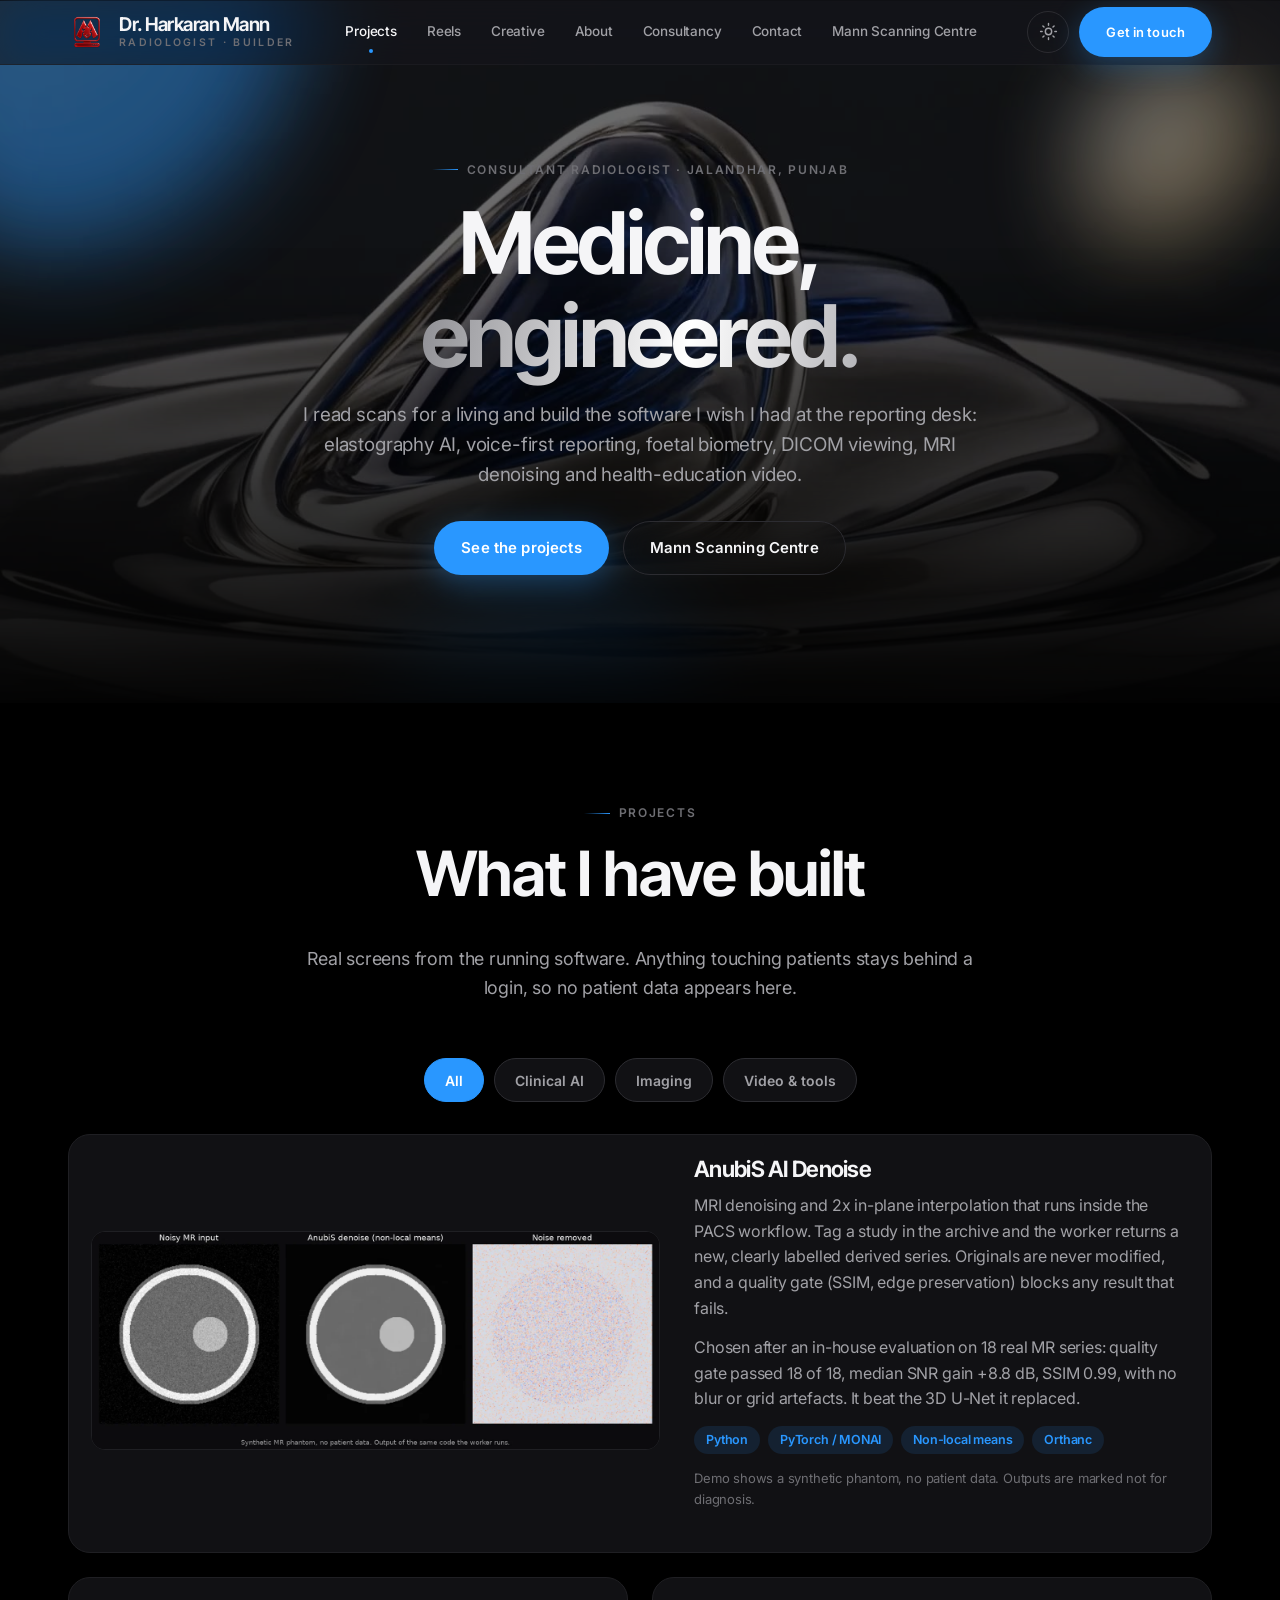
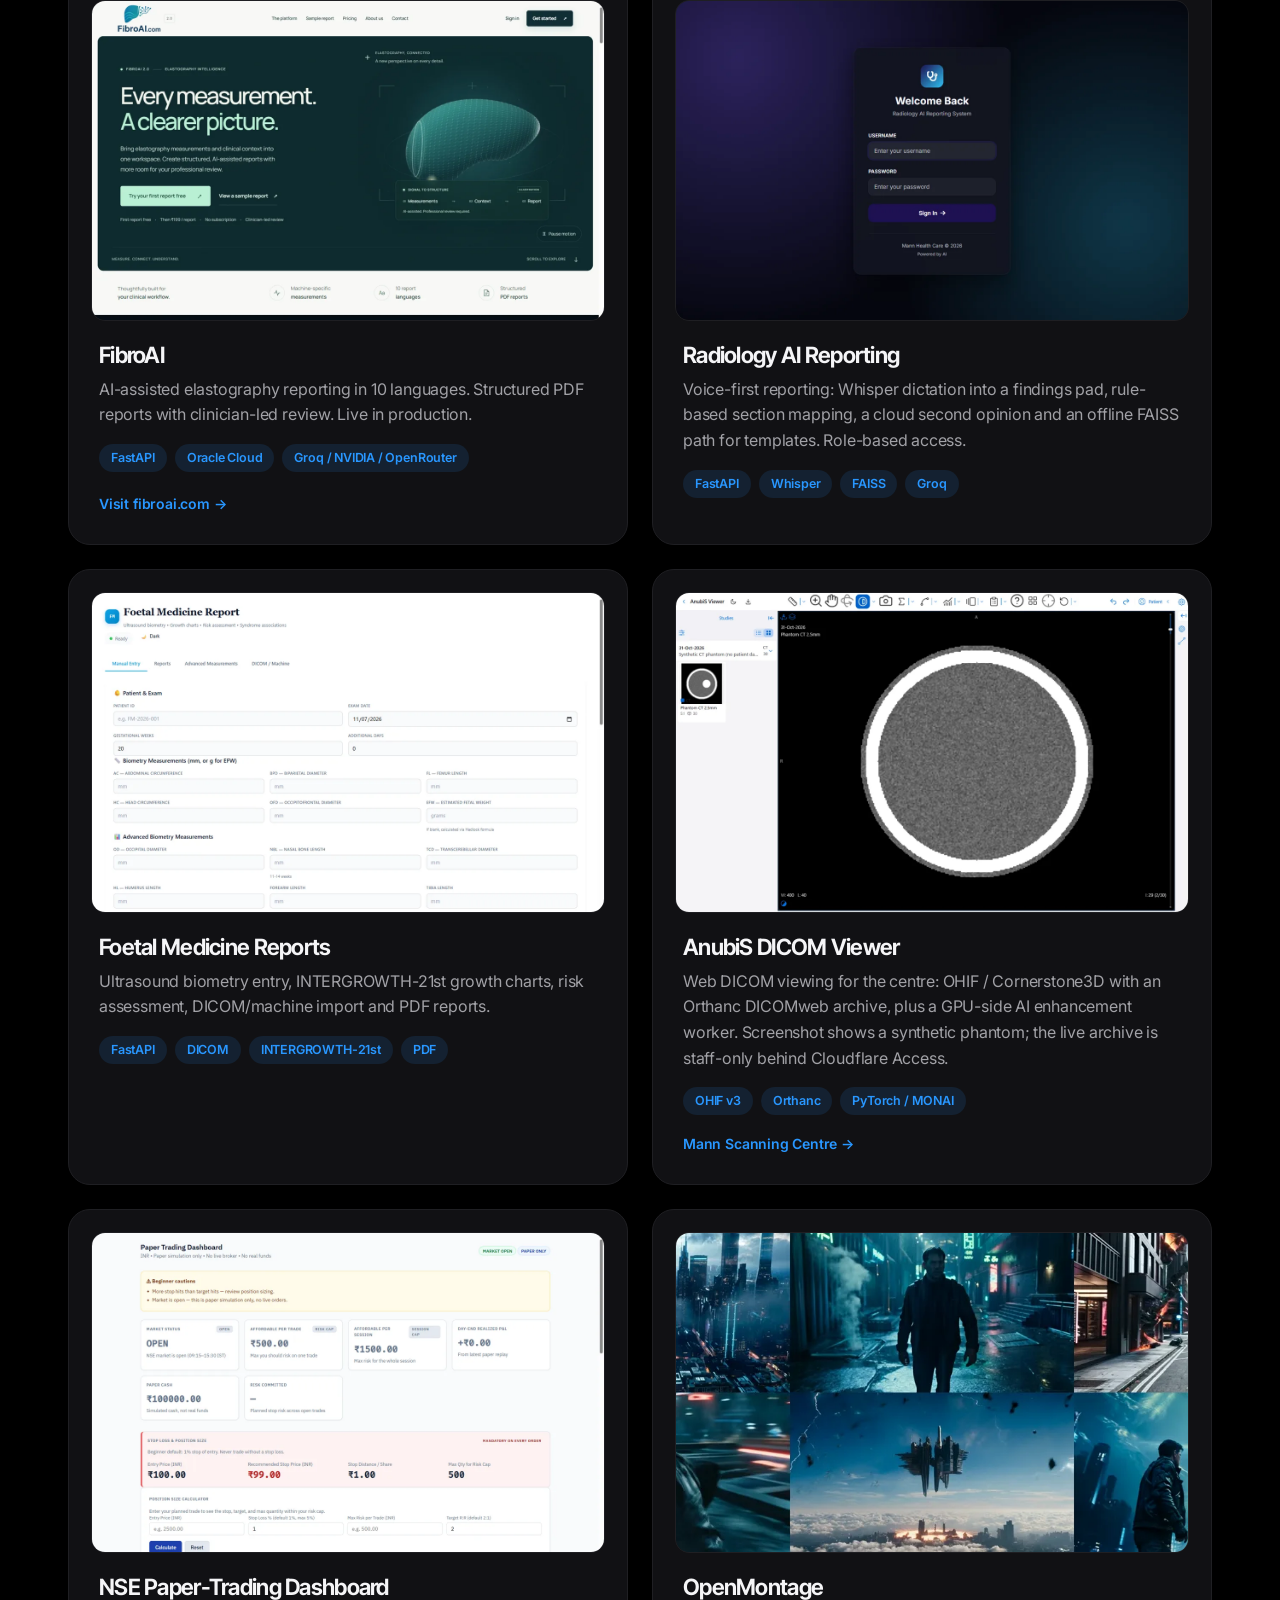
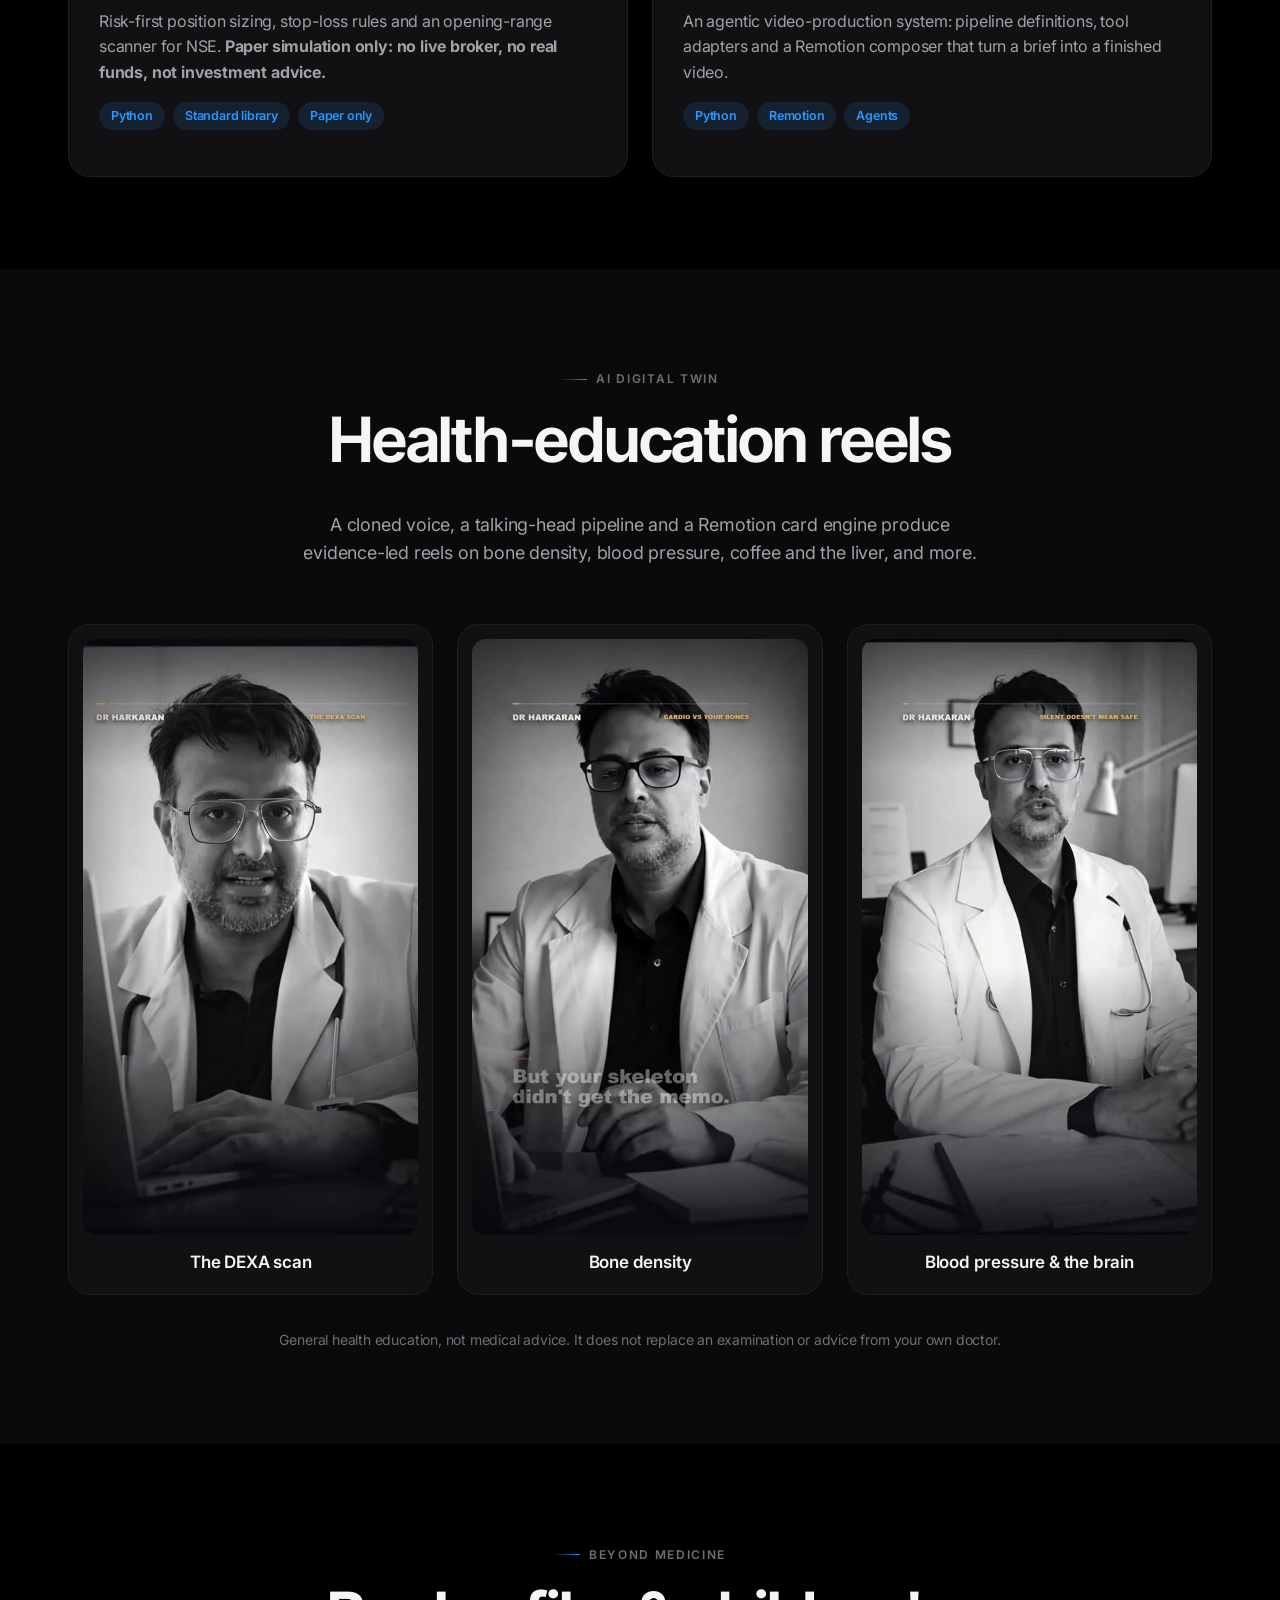
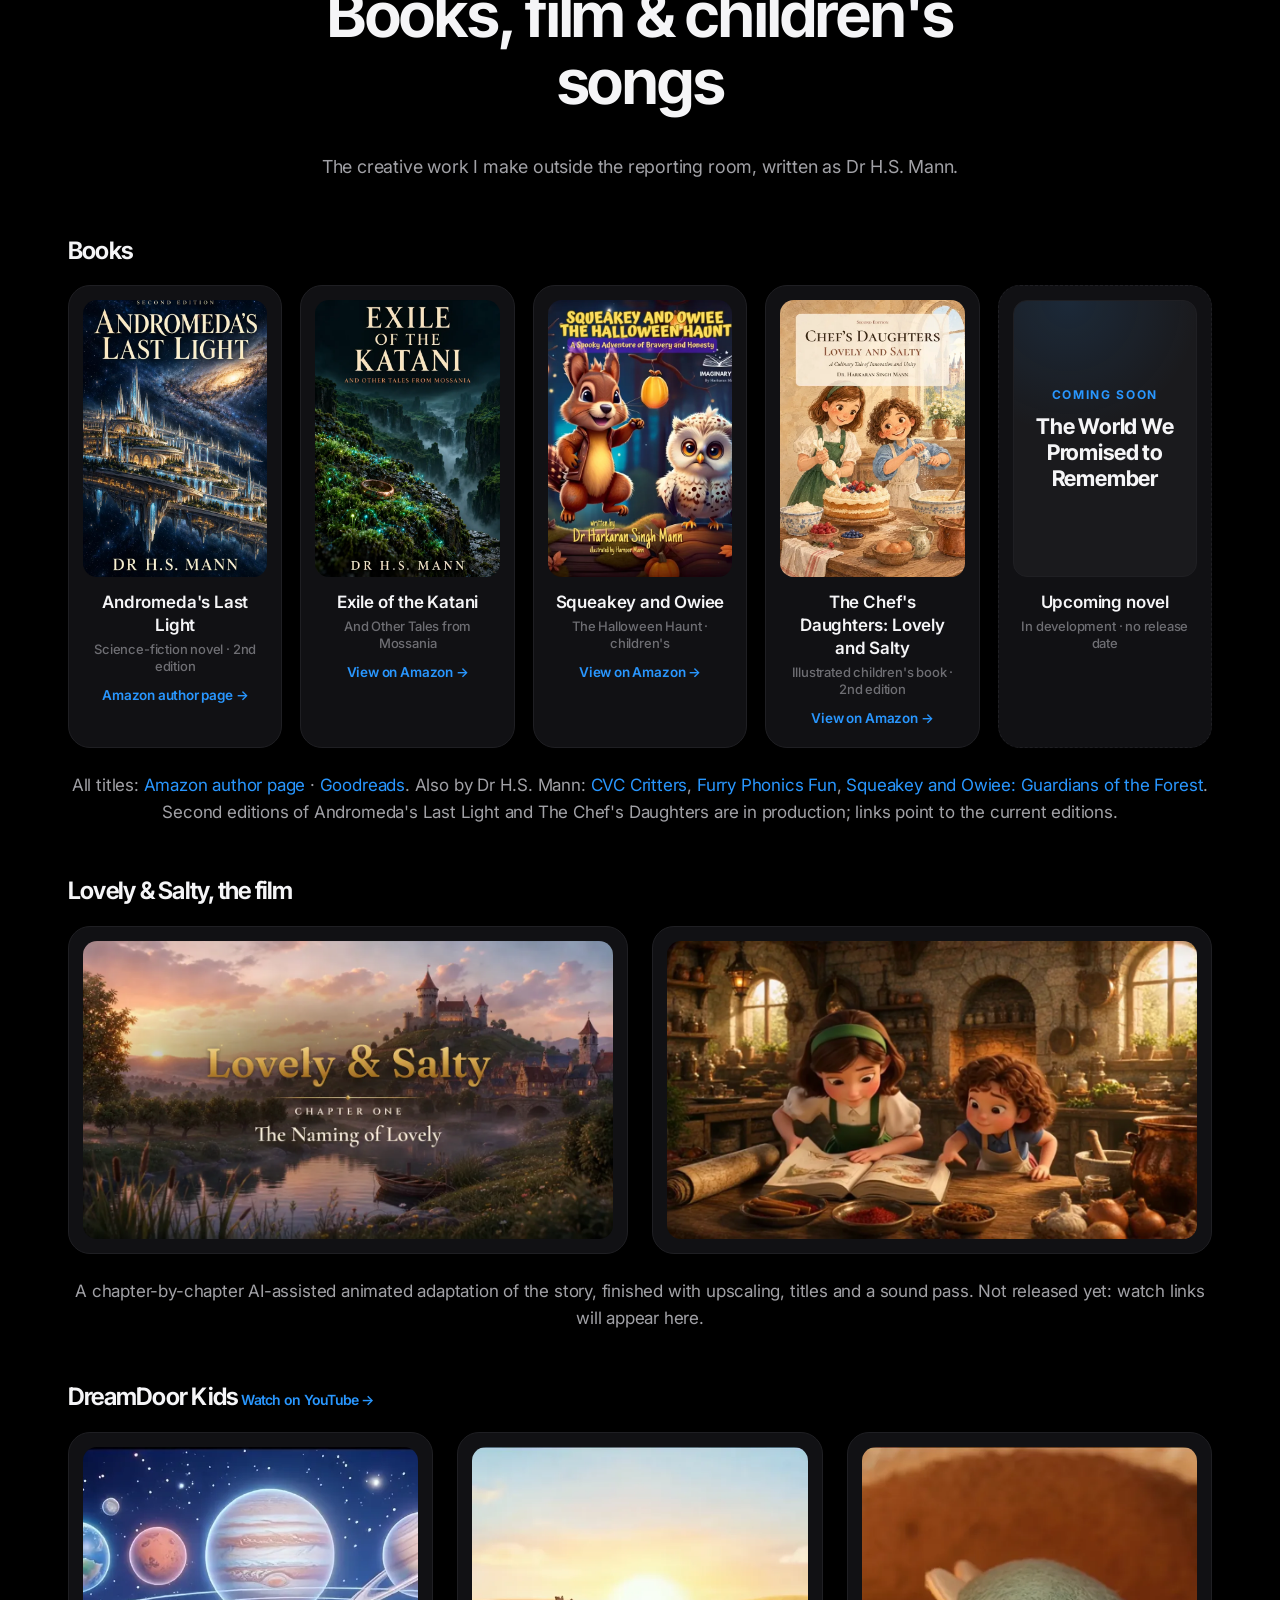
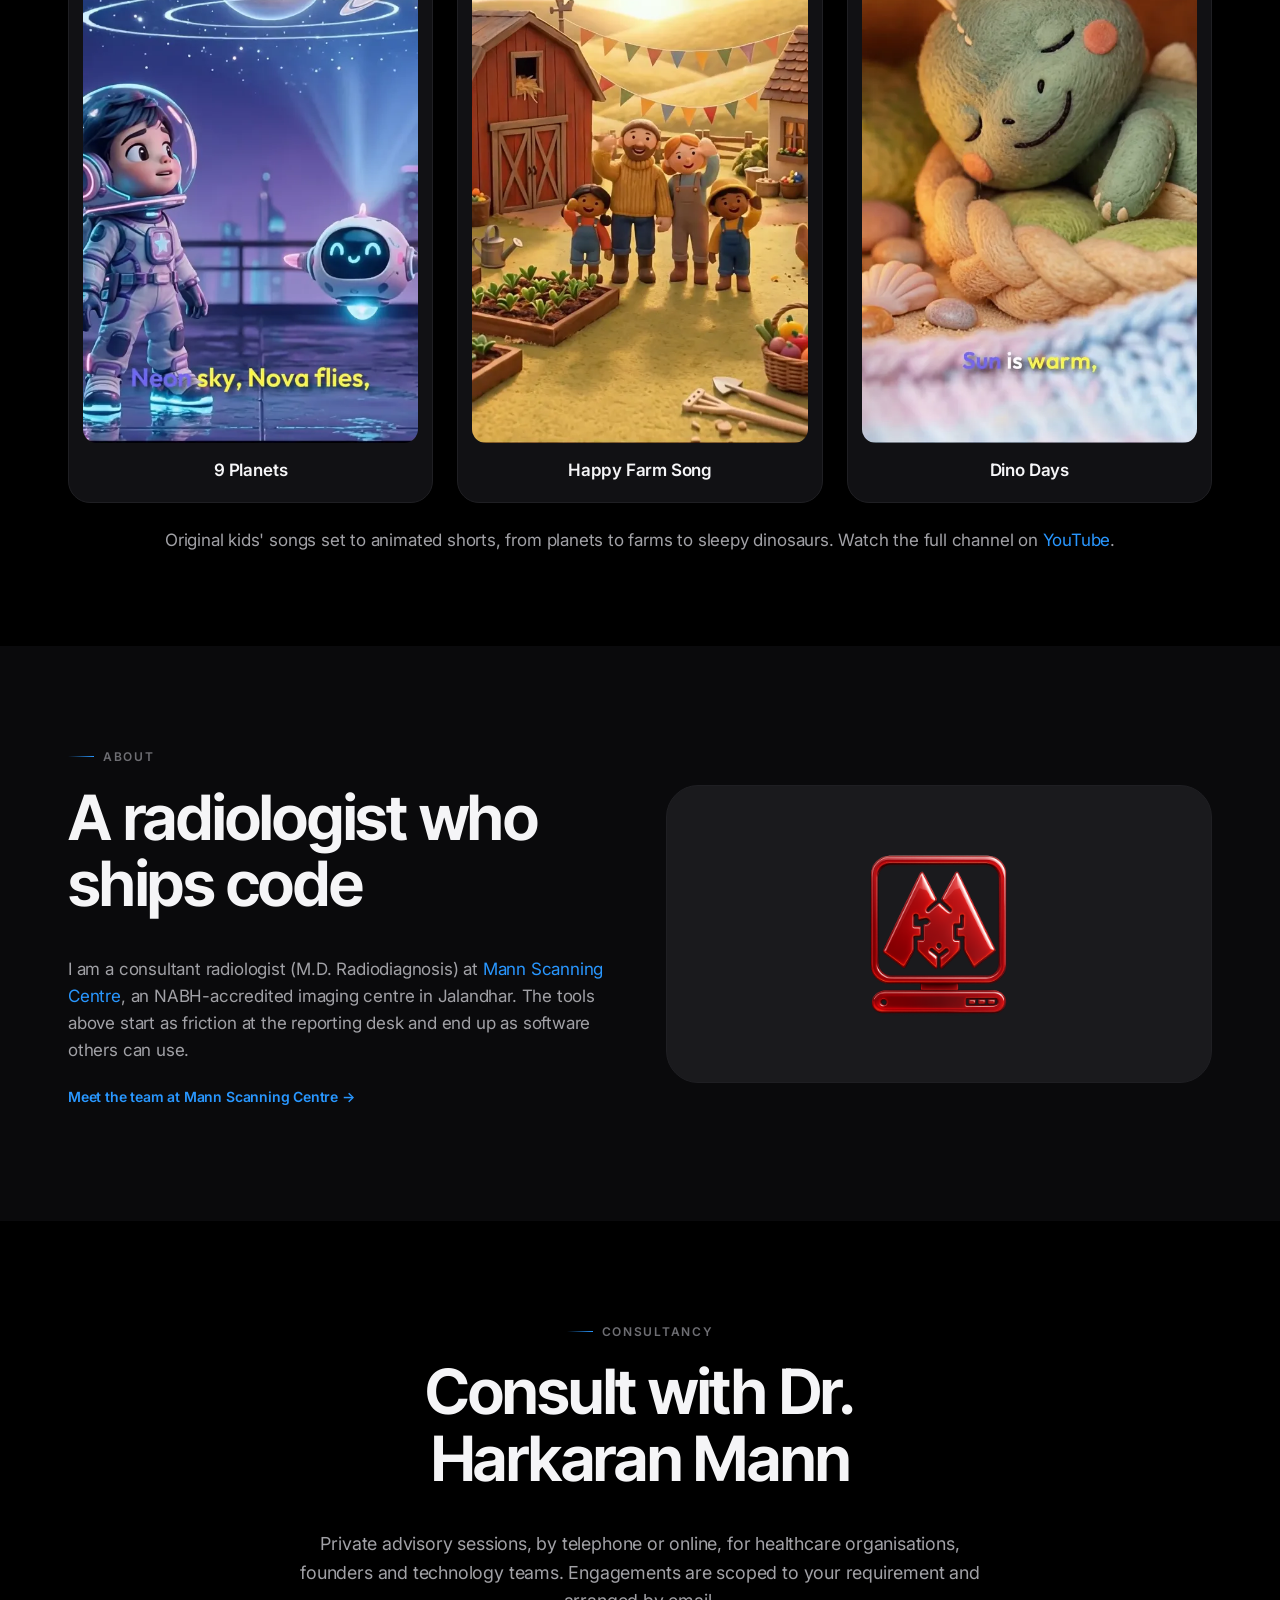
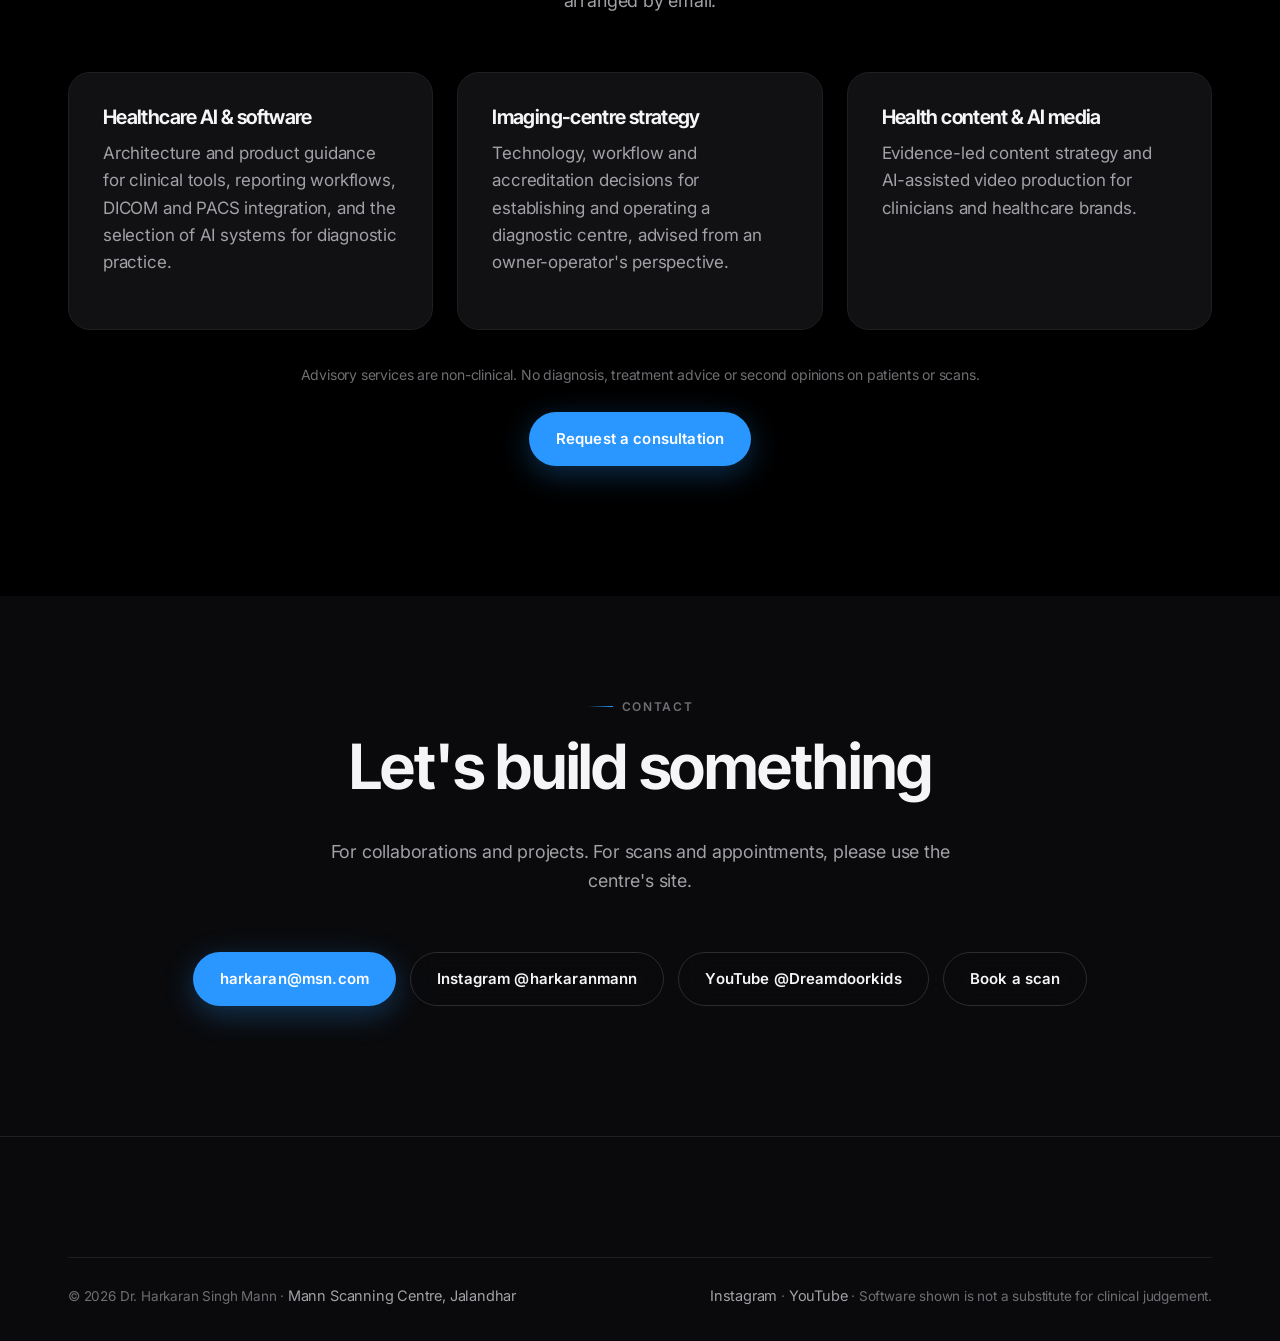
==== commit 8a470342: "Add AnubiS AI Denoise featured project Co-Authored-By: Claude Sonnet 5.5 <noreply@anthropic.com>" ====
--- a/index.html
+++ b/index.html
@@ -50,7 +50,7 @@
     <div class="container page-hero__inner reveal visible">
       <span class="eyebrow eyebrow--center">Consultant radiologist &middot; Jalandhar, Punjab</span>
       <h1>Medicine, <span class="chrome">engineered.</span></h1>
-      <p>I read scans for a living and build the software I wish I had at the reporting desk: elastography AI, voice-first reporting, foetal biometry, DICOM viewing and health-education video.</p>
+      <p>I read scans for a living and build the software I wish I had at the reporting desk: elastography AI, voice-first reporting, foetal biometry, DICOM viewing, MRI denoising and health-education video.</p>
       <div class="hero__actions" style="justify-content:center; margin-top:30px;">
         <a href="#projects" class="btn btn--primary">See the projects</a>
         <a href="https://mannscan.in/" class="btn btn--ghost">Mann Scanning Centre</a>
@@ -74,6 +74,17 @@
       </div>
 
       <div class="grid grid--2" id="projGrid">
+        <article class="card card--hover proj feature reveal" data-cat="imaging">
+          <div class="shot"><img width="1400" height="538" src="shots/denoise.webp" alt="MRI denoising: noisy synthetic phantom, denoised result and the noise removed" loading="lazy" /></div>
+          <div class="feature__body">
+            <h3>AnubiS AI Denoise</h3>
+            <p>MRI denoising and 2x in-plane interpolation that runs inside the PACS workflow. Tag a study in the archive and the worker returns a new, clearly labelled derived series. Originals are never modified, and a quality gate (SSIM, edge preservation) blocks any result that fails.</p>
+            <p>Chosen after an in-house evaluation on 18 real MR series: quality gate passed 18 of 18, median SNR gain +8.8 dB, SSIM 0.99, with no blur or grid artefacts. It beat the 3D U-Net it replaced.</p>
+            <div class="tags"><span>Python</span><span>PyTorch / MONAI</span><span>Non-local means</span><span>Orthanc</span></div>
+            <p class="fine">Demo shows a synthetic phantom, no patient data. Outputs are marked not for diagnosis.</p>
+          </div>
+        </article>
+
         <article class="card card--hover proj reveal" data-cat="clinical">
           <a class="shot" href="https://fibroai.com" target="_blank" rel="noopener"><img width="1200" height="750" src="shots/fibroai.webp" alt="FibroAI landing page" loading="lazy" /></a>
           <h3>FibroAI</h3>
--- a/css/personal.css
+++ b/css/personal.css
@@ -47,3 +47,11 @@
 .books { grid-template-columns: repeat(5, 1fr); gap: 18px; }
 @media (max-width: 1100px) { .books { grid-template-columns: repeat(3, 1fr); } }
 @media (max-width: 760px) { .books { grid-template-columns: repeat(2, 1fr); } }
+.feature { grid-column: 1 / -1; display: grid; grid-template-columns: 1.15fr 1fr; gap: 34px; align-items: center; }
+.feature .shot { aspect-ratio: auto; }
+.feature .shot img { height: auto; object-fit: contain; background: #0b0b0d; }
+.feature__body h3 { margin: 0 0 12px; }
+.feature__body p { margin: 0 0 14px; }
+.feature__body .tags { margin: 0 0 14px; }
+.fine { font-size: 13px !important; color: var(--text-3); }
+@media (max-width: 900px) { .feature { grid-template-columns: 1fr; gap: 18px; } }
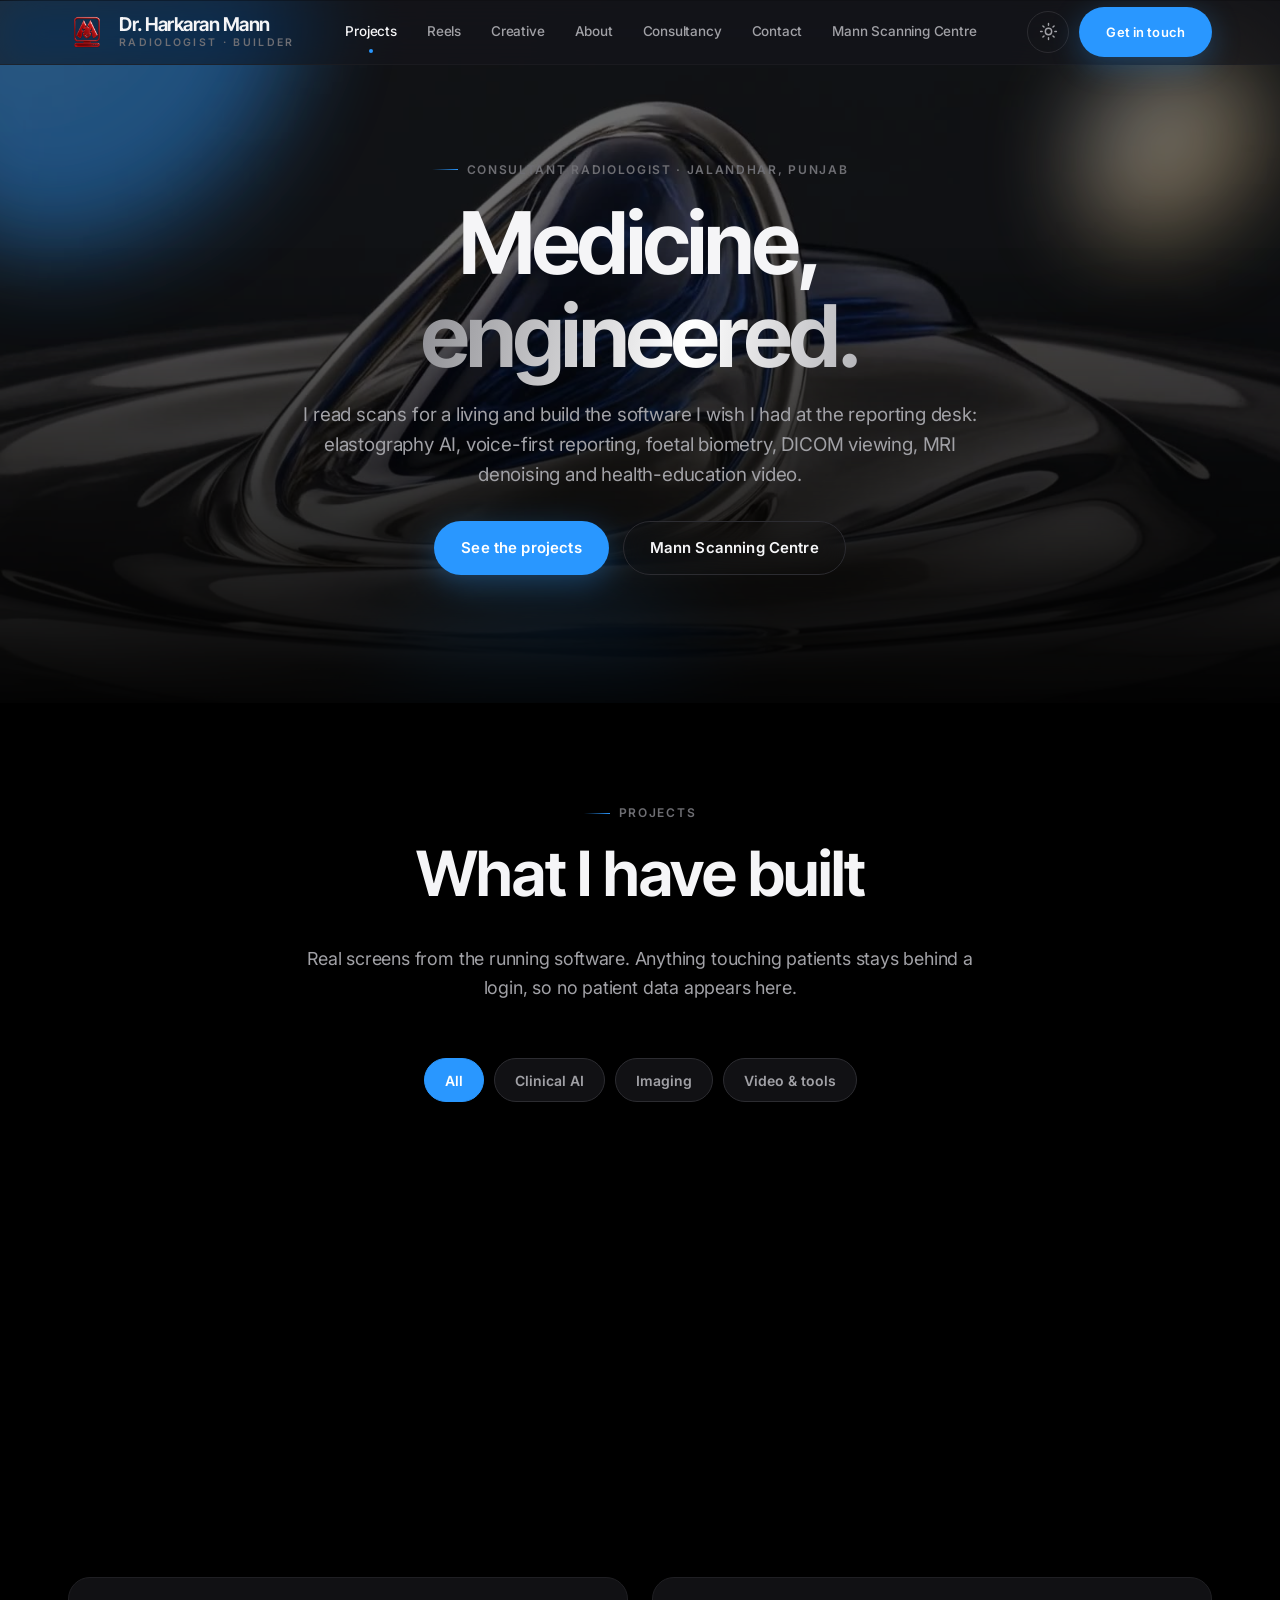
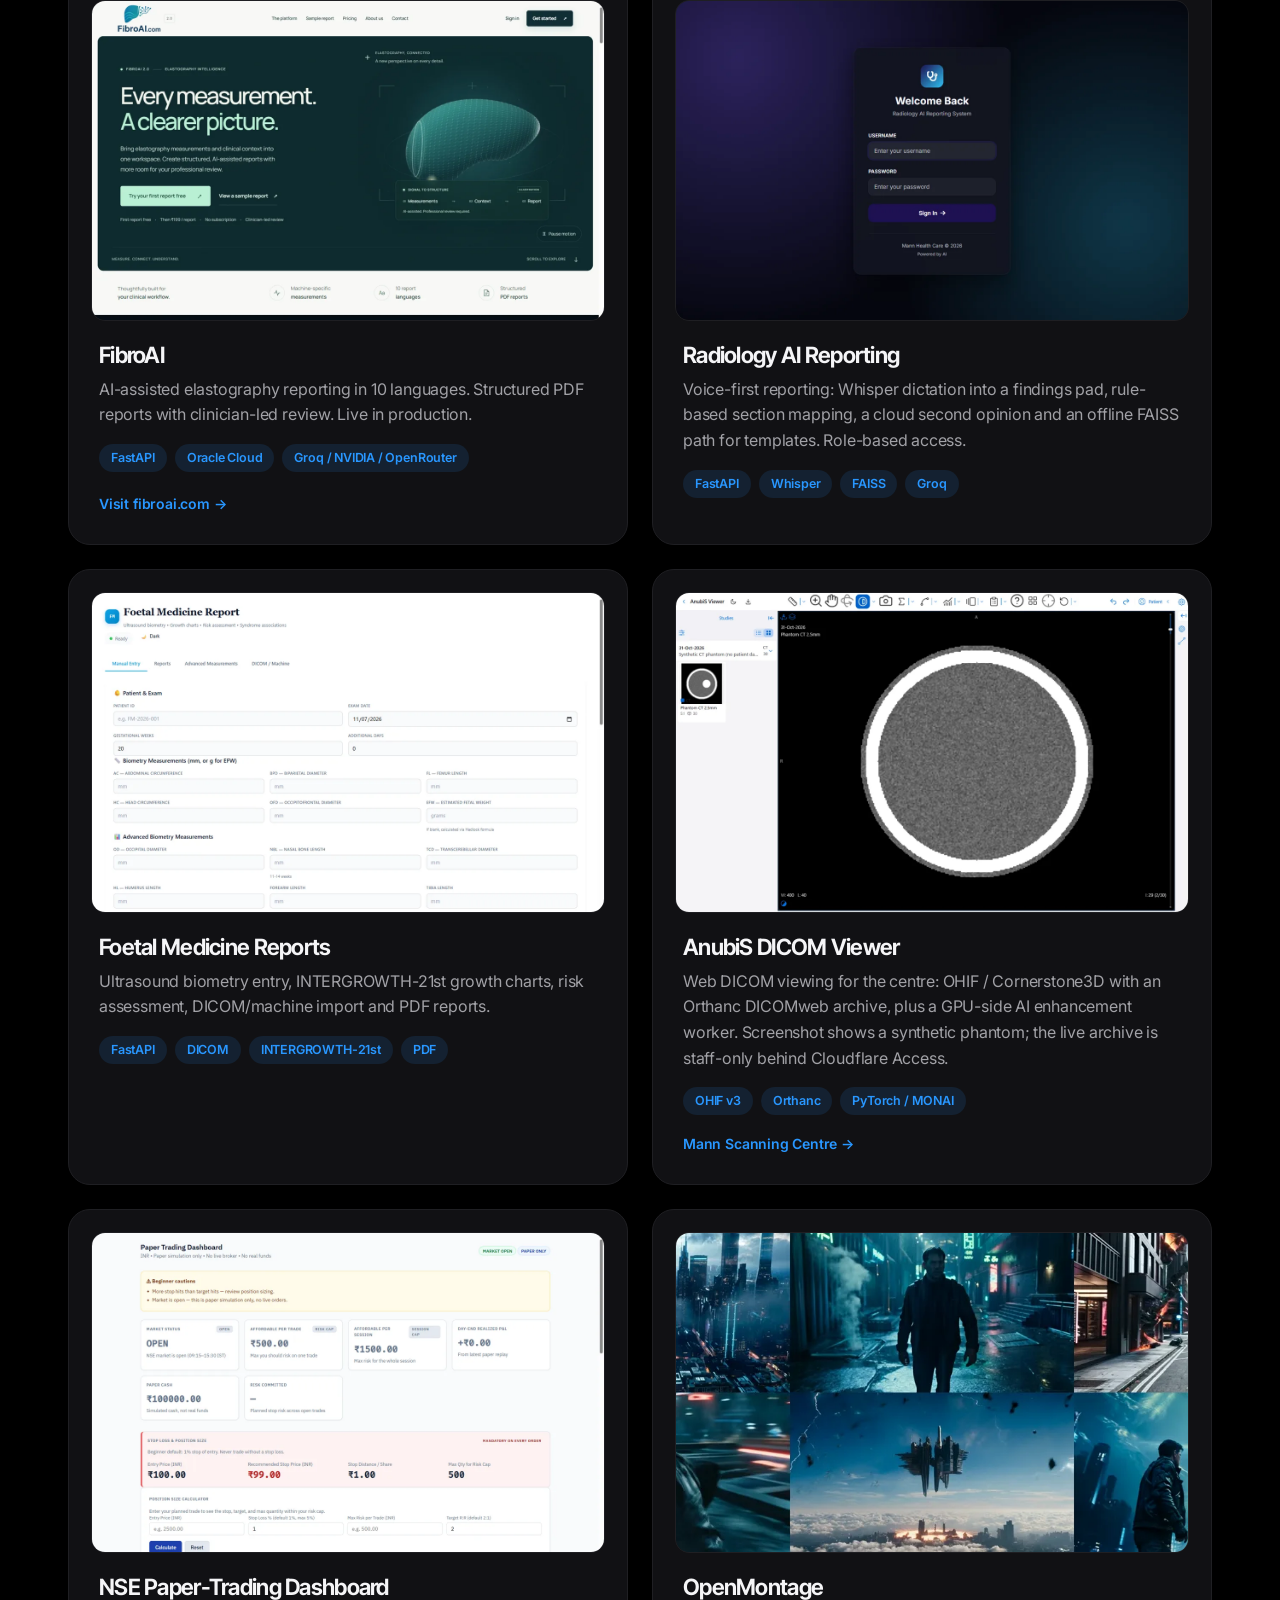
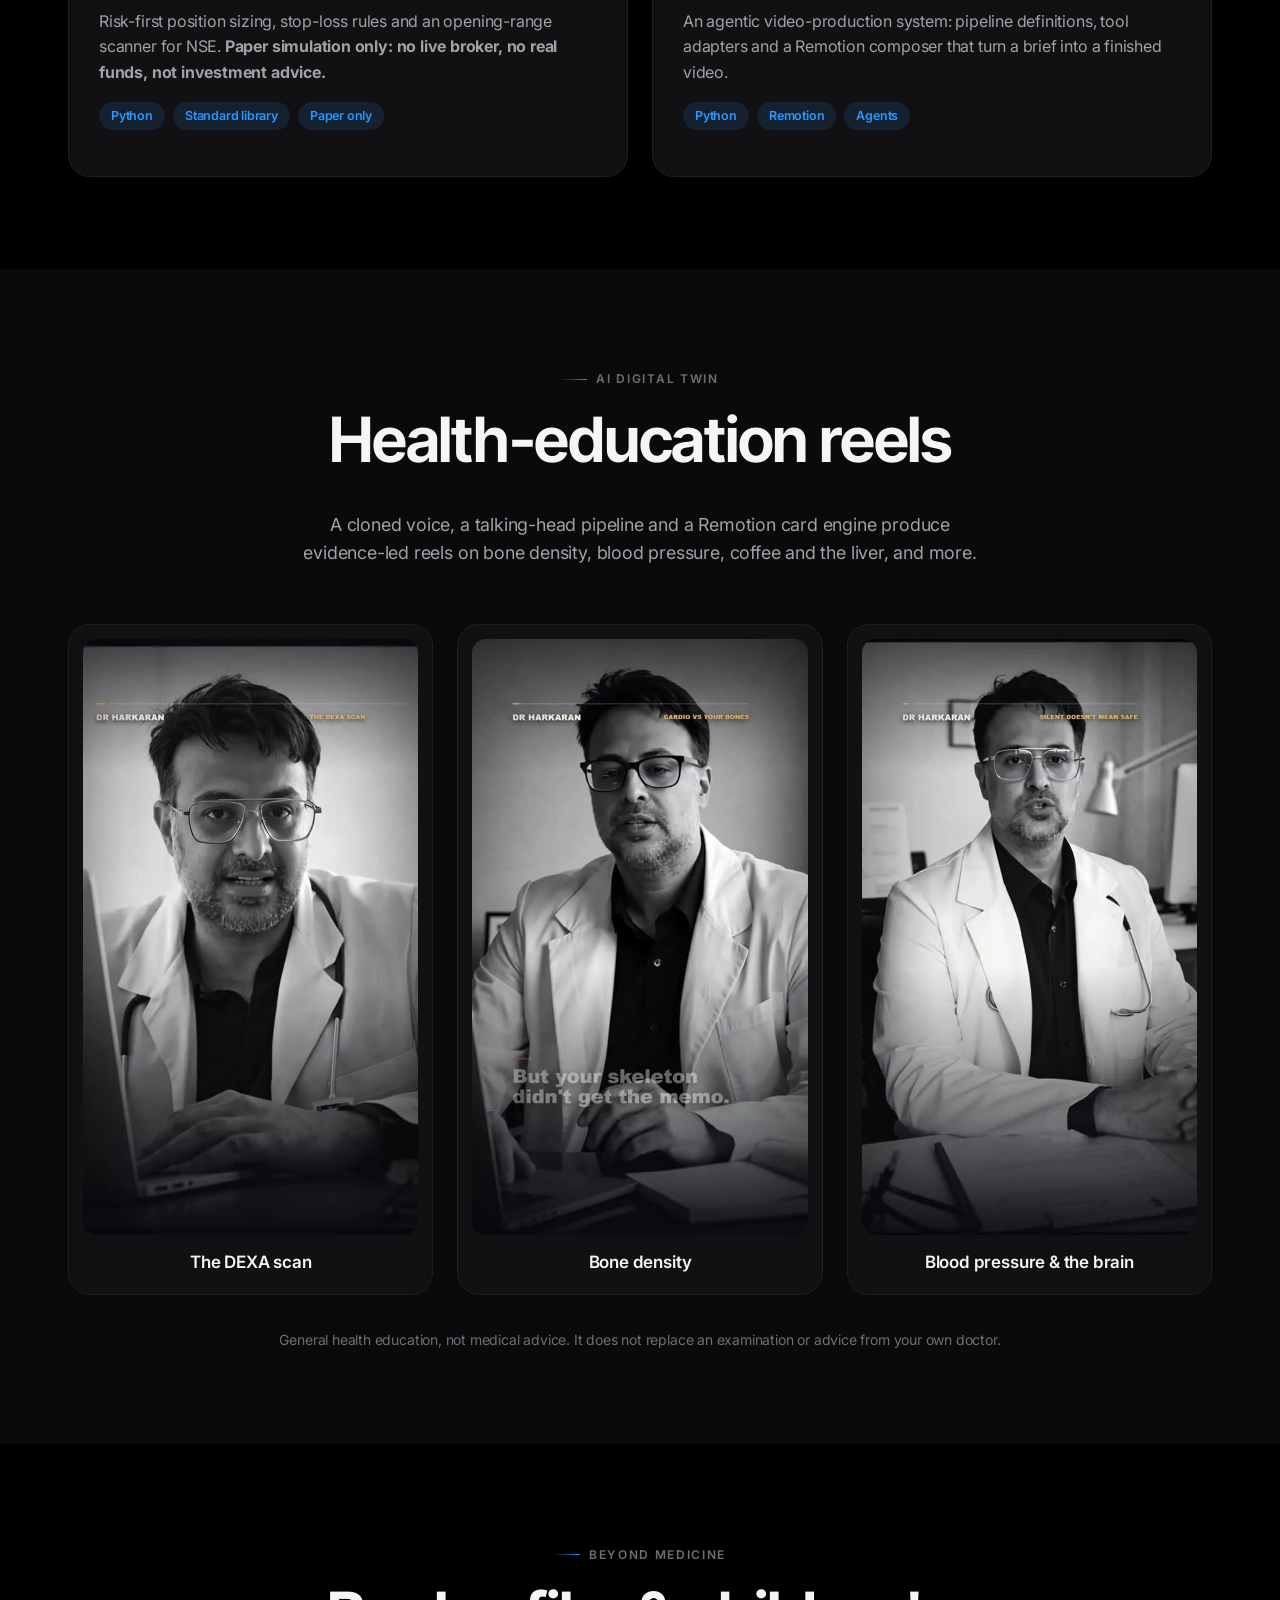
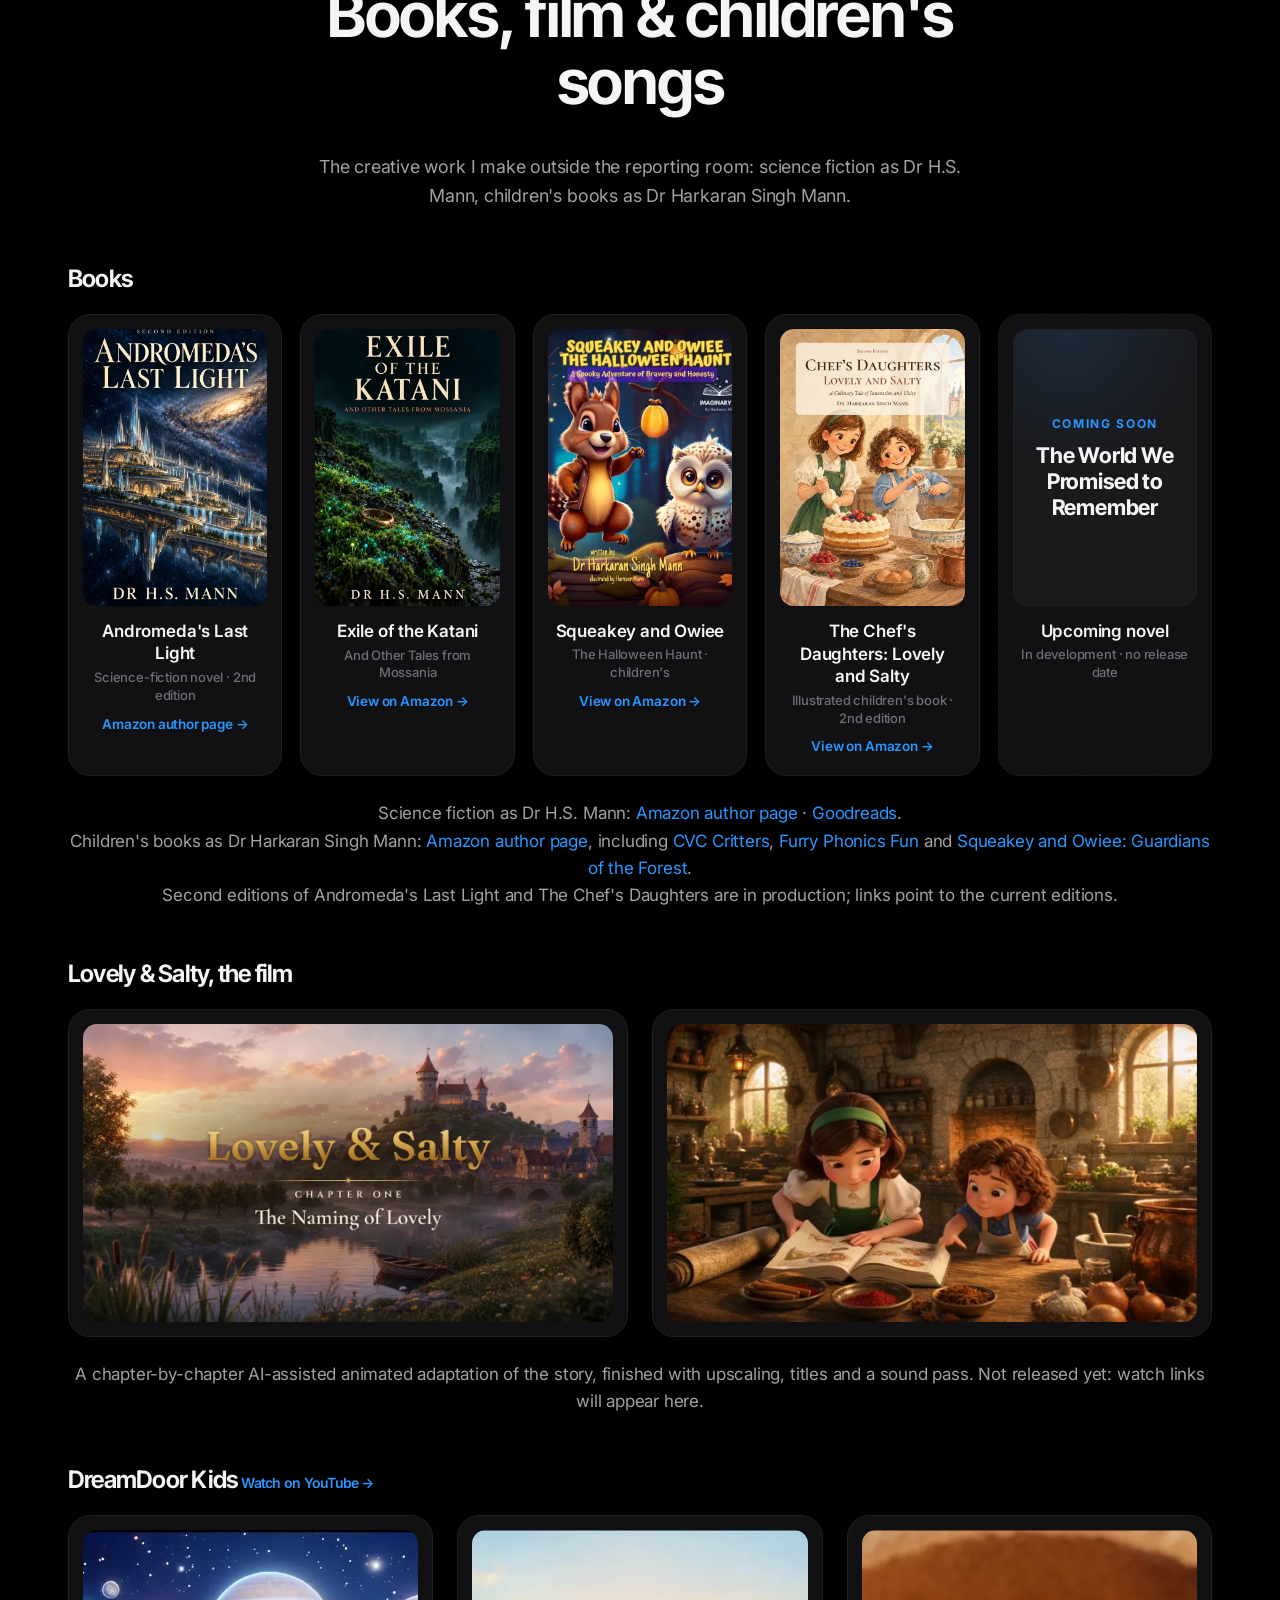
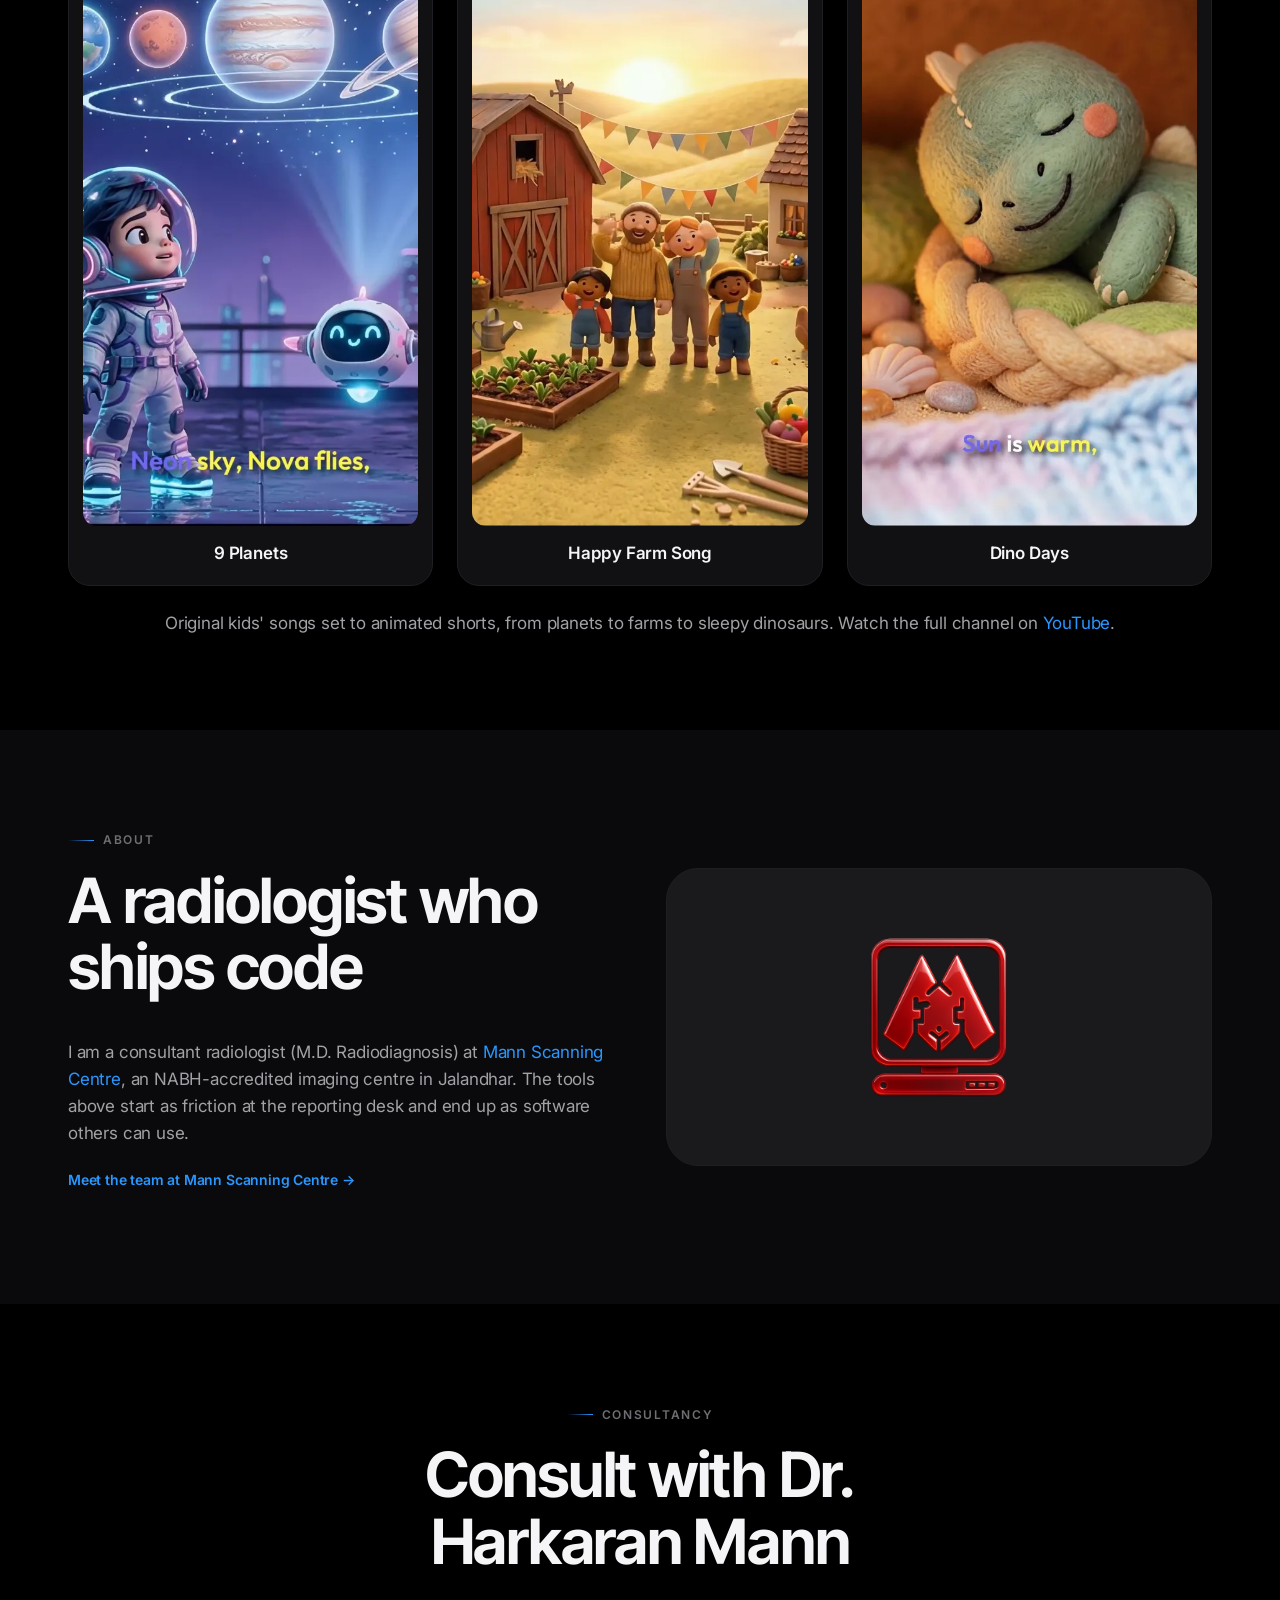
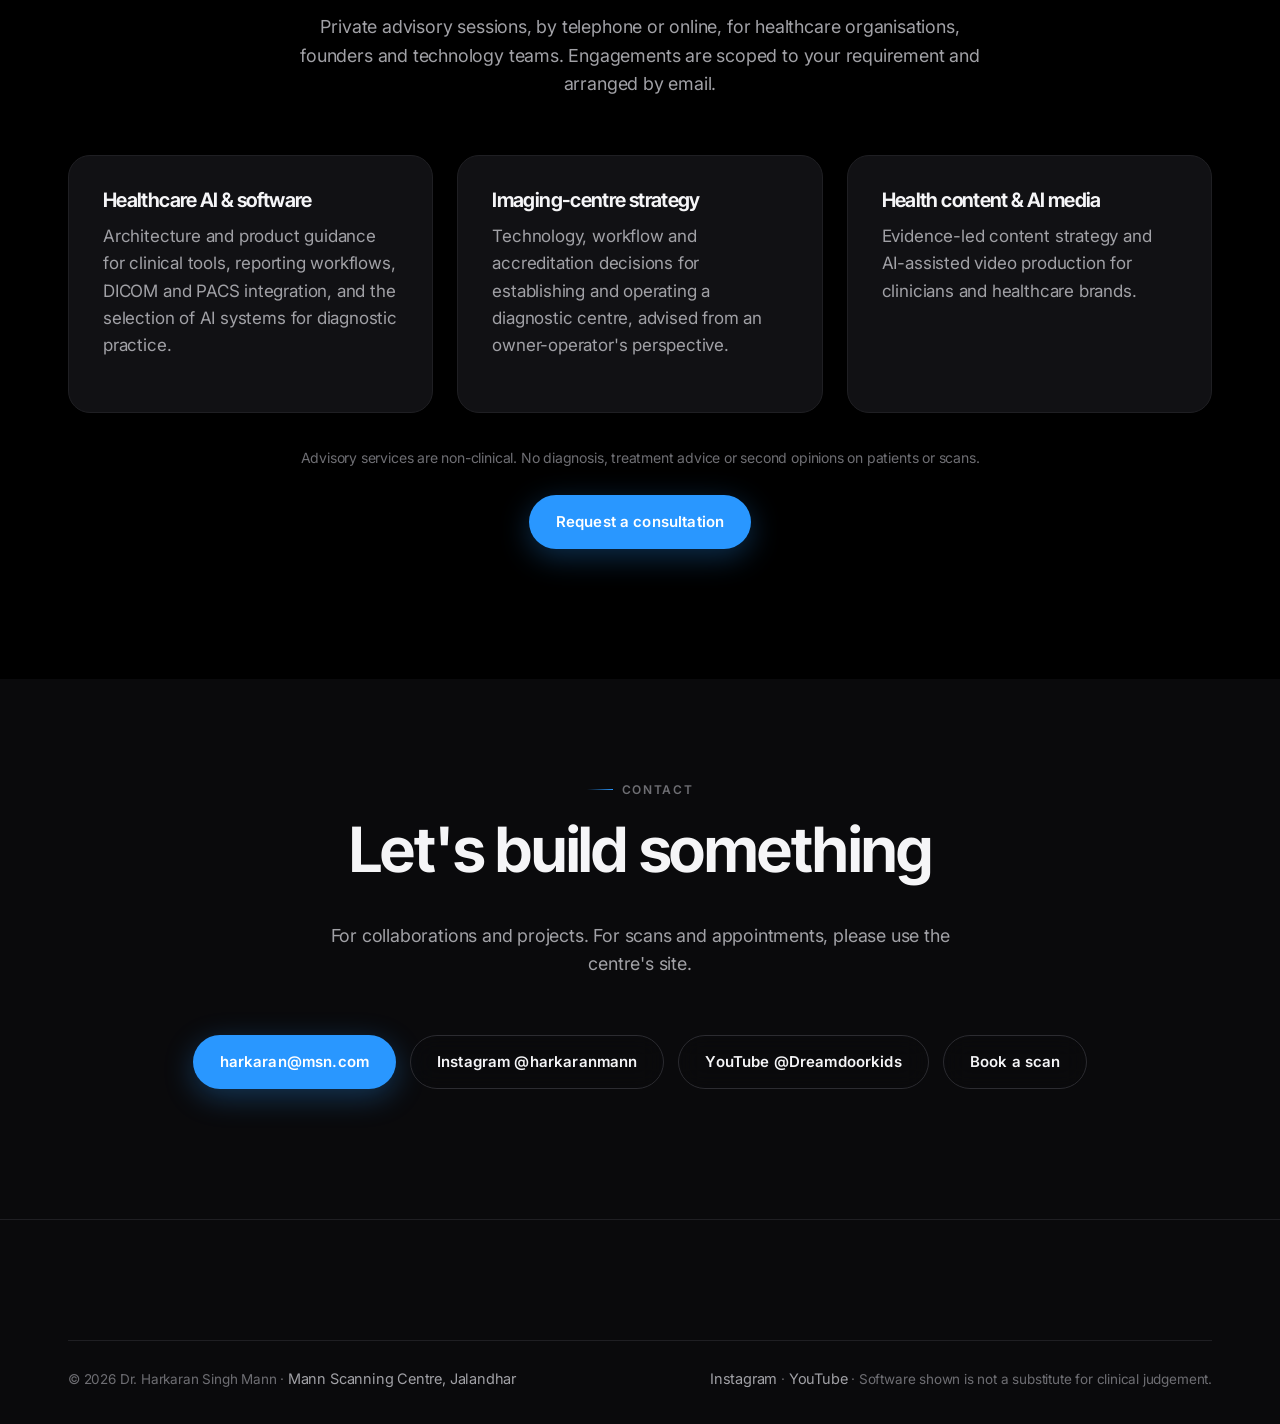
==== commit 72e9647c: "Split author-page links: sci-fi pen name and full name Co-Authored-By: Claude Sonnet 5.5 <noreply@an" ====
--- a/index.html
+++ b/index.html
@@ -153,19 +153,19 @@
       <div class="section__head reveal">
         <span class="eyebrow eyebrow--center">Beyond medicine</span>
         <h2 class="section__title">Books, film &amp; children's songs</h2>
-        <p class="section__intro">The creative work I make outside the reporting room, written as Dr H.S. Mann.</p>
+        <p class="section__intro">The creative work I make outside the reporting room: science fiction as Dr H.S. Mann, children's books as Dr Harkaran Singh Mann.</p>
       </div>
 
       <h3 class="sub reveal">Books</h3>
       <div class="grid books">
-        <figure class="card card--hover cover reveal"><img width="600" height="900" src="shots/book-andromeda.webp" alt="Andromeda's Last Light, second edition, book cover" loading="lazy" /><figcaption>Andromeda's Last Light<small>Science-fiction novel &middot; 2nd edition</small><a class="svc-card__link" href="https://www.amazon.com/stores/author/B0CCD9XYBL/allbooks" target="_blank" rel="noopener">Amazon author page &rarr;</a></figcaption></figure>
+        <figure class="card card--hover cover reveal"><img width="600" height="900" src="shots/book-andromeda.webp" alt="Andromeda's Last Light, second edition, book cover" loading="lazy" /><figcaption>Andromeda's Last Light<small>Science-fiction novel &middot; 2nd edition</small><a class="svc-card__link" href="https://www.amazon.com/stores/author/B0CG239G4R/allbooks" target="_blank" rel="noopener">Amazon author page &rarr;</a></figcaption></figure>
         <figure class="card card--hover cover reveal"><img width="600" height="900" src="shots/book-exile.webp" alt="Exile of the Katani and Other Tales from Mossania, book cover" loading="lazy" /><figcaption>Exile of the Katani<small>And Other Tales from Mossania</small><a class="svc-card__link" href="https://www.amazon.com/dp/B0CJ49NKCL" target="_blank" rel="noopener">View on Amazon &rarr;</a></figcaption></figure>
         <figure class="card card--hover cover reveal"><img width="600" height="900" src="shots/book-halloween.webp" alt="Squeakey and Owiee: The Halloween Haunt, children's book cover" loading="lazy" /><figcaption>Squeakey and Owiee<small>The Halloween Haunt &middot; children's</small><a class="svc-card__link" href="https://www.amazon.com/dp/173804243X" target="_blank" rel="noopener">View on Amazon &rarr;</a></figcaption></figure>
         <figure class="card card--hover cover reveal"><img width="600" height="960" src="shots/book-salty.webp" alt="The Chef's Daughters: Lovely and Salty, book cover" loading="lazy" /><figcaption>The Chef's Daughters: Lovely and Salty<small>Illustrated children's book &middot; 2nd edition</small><a class="svc-card__link" href="https://www.amazon.ca/dp/B0CGKYH9T2" target="_blank" rel="noopener">View on Amazon &rarr;</a></figcaption></figure>
         <figure class="card cover soon reveal"><div class="soon__art" role="img" aria-label="Upcoming novel, cover to be announced"><span>Coming soon</span><b>The World We Promised to Remember</b></div><figcaption>Upcoming novel<small>In development &middot; no release date</small></figcaption></figure>
       </div>
 
-            <p class="note reveal">All titles: <a href="https://www.amazon.com/stores/author/B0CCD9XYBL/allbooks" target="_blank" rel="noopener">Amazon author page</a> &middot; <a href="https://www.goodreads.com/author/show/44021193.Dr_H_S_Mann" target="_blank" rel="noopener">Goodreads</a>. Also by Dr H.S. Mann: <a href="https://www.amazon.com/dp/1738042413" target="_blank" rel="noopener">CVC Critters</a>, <a href="https://www.amazon.com/dp/1738042421" target="_blank" rel="noopener">Furry Phonics Fun</a>, <a href="https://www.amazon.in/dp/B0CCD4RLCM" target="_blank" rel="noopener">Squeakey and Owiee: Guardians of the Forest</a>. Second editions of Andromeda's Last Light and The Chef's Daughters are in production; links point to the current editions.</p>
+            <p class="note reveal">Science fiction as Dr H.S. Mann: <a href="https://www.amazon.com/stores/author/B0CG239G4R/allbooks" target="_blank" rel="noopener">Amazon author page</a> &middot; <a href="https://www.goodreads.com/author/show/44021193.Dr_H_S_Mann" target="_blank" rel="noopener">Goodreads</a>.<br />Children's books as Dr Harkaran Singh Mann: <a href="https://www.amazon.com/stores/author/B0CCD9XYBL/allbooks" target="_blank" rel="noopener">Amazon author page</a>, including <a href="https://www.amazon.com/dp/1738042413" target="_blank" rel="noopener">CVC Critters</a>, <a href="https://www.amazon.com/dp/1738042421" target="_blank" rel="noopener">Furry Phonics Fun</a> and <a href="https://www.amazon.in/dp/B0CCD4RLCM" target="_blank" rel="noopener">Squeakey and Owiee: Guardians of the Forest</a>.<br />Second editions of Andromeda's Last Light and The Chef's Daughters are in production; links point to the current editions.</p>
 
       <h3 class="sub reveal">Lovely &amp; Salty, the film</h3>
       <div class="grid grid--2">
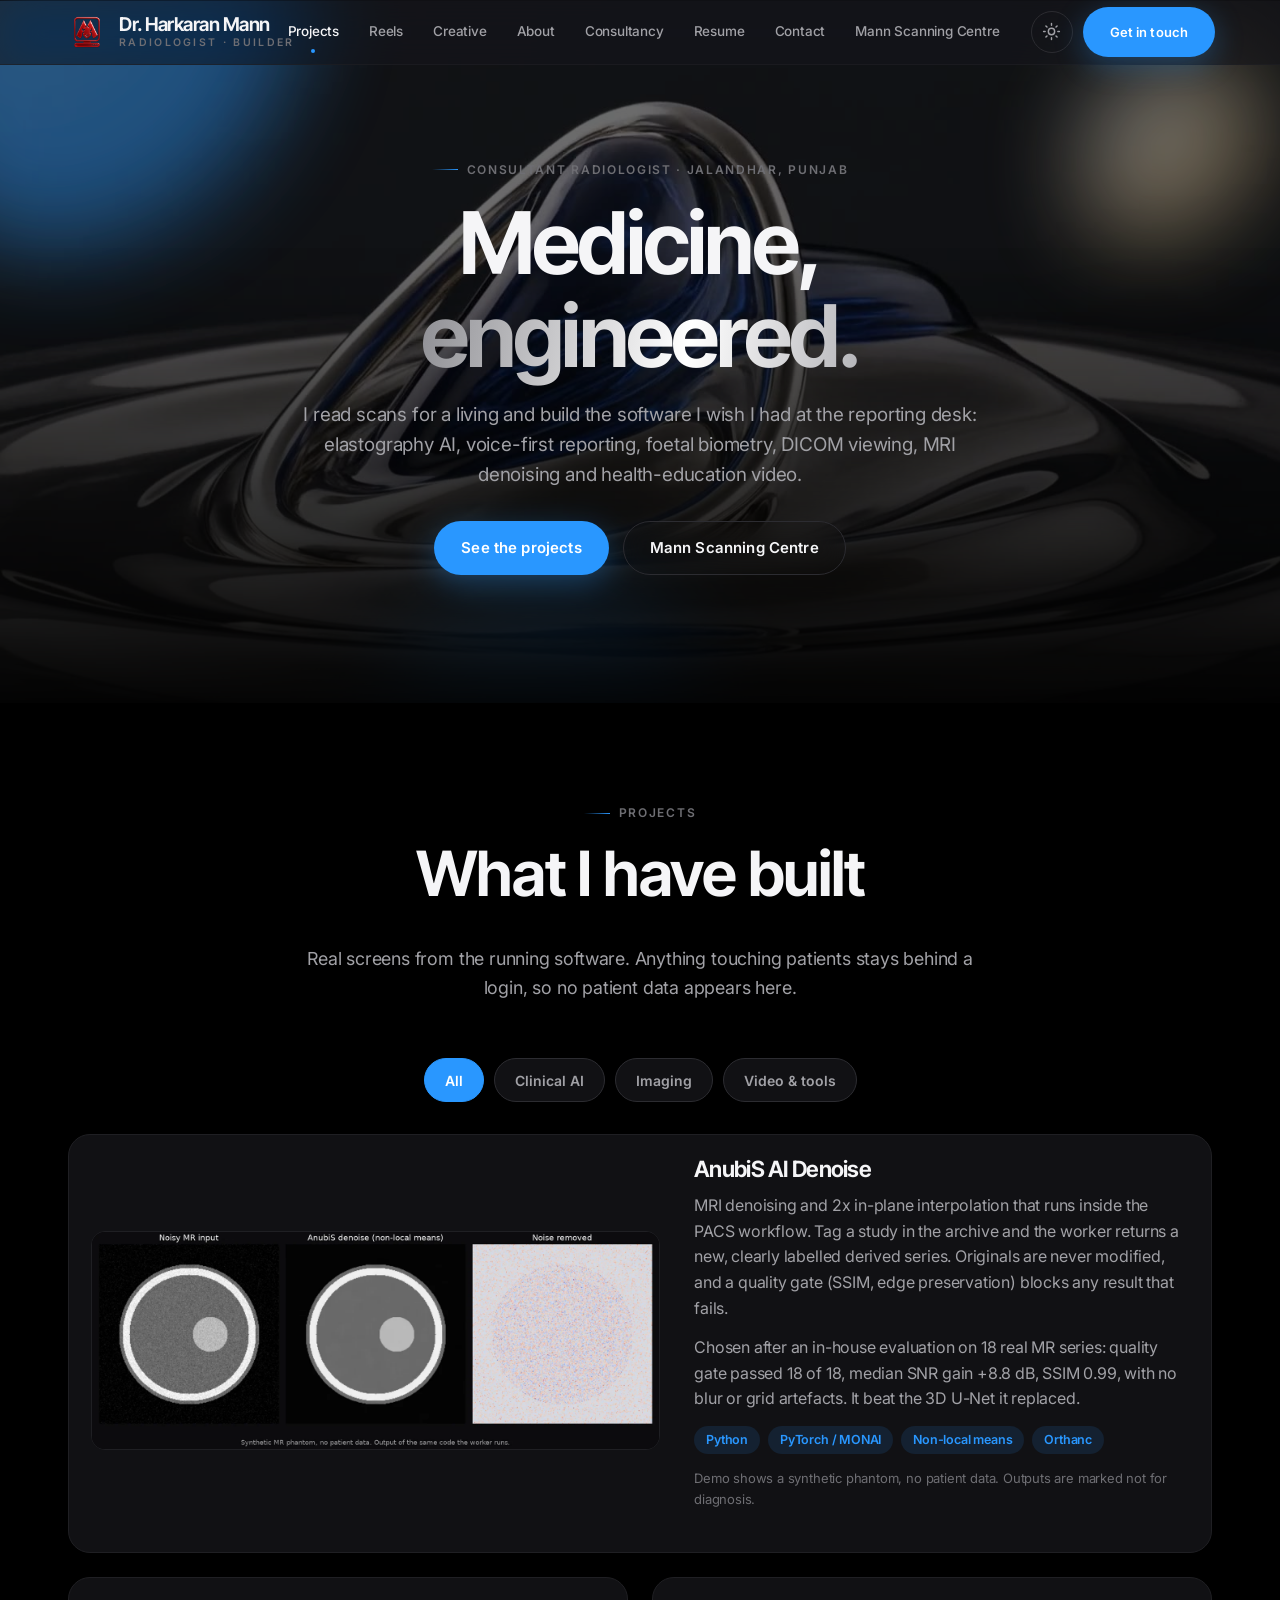
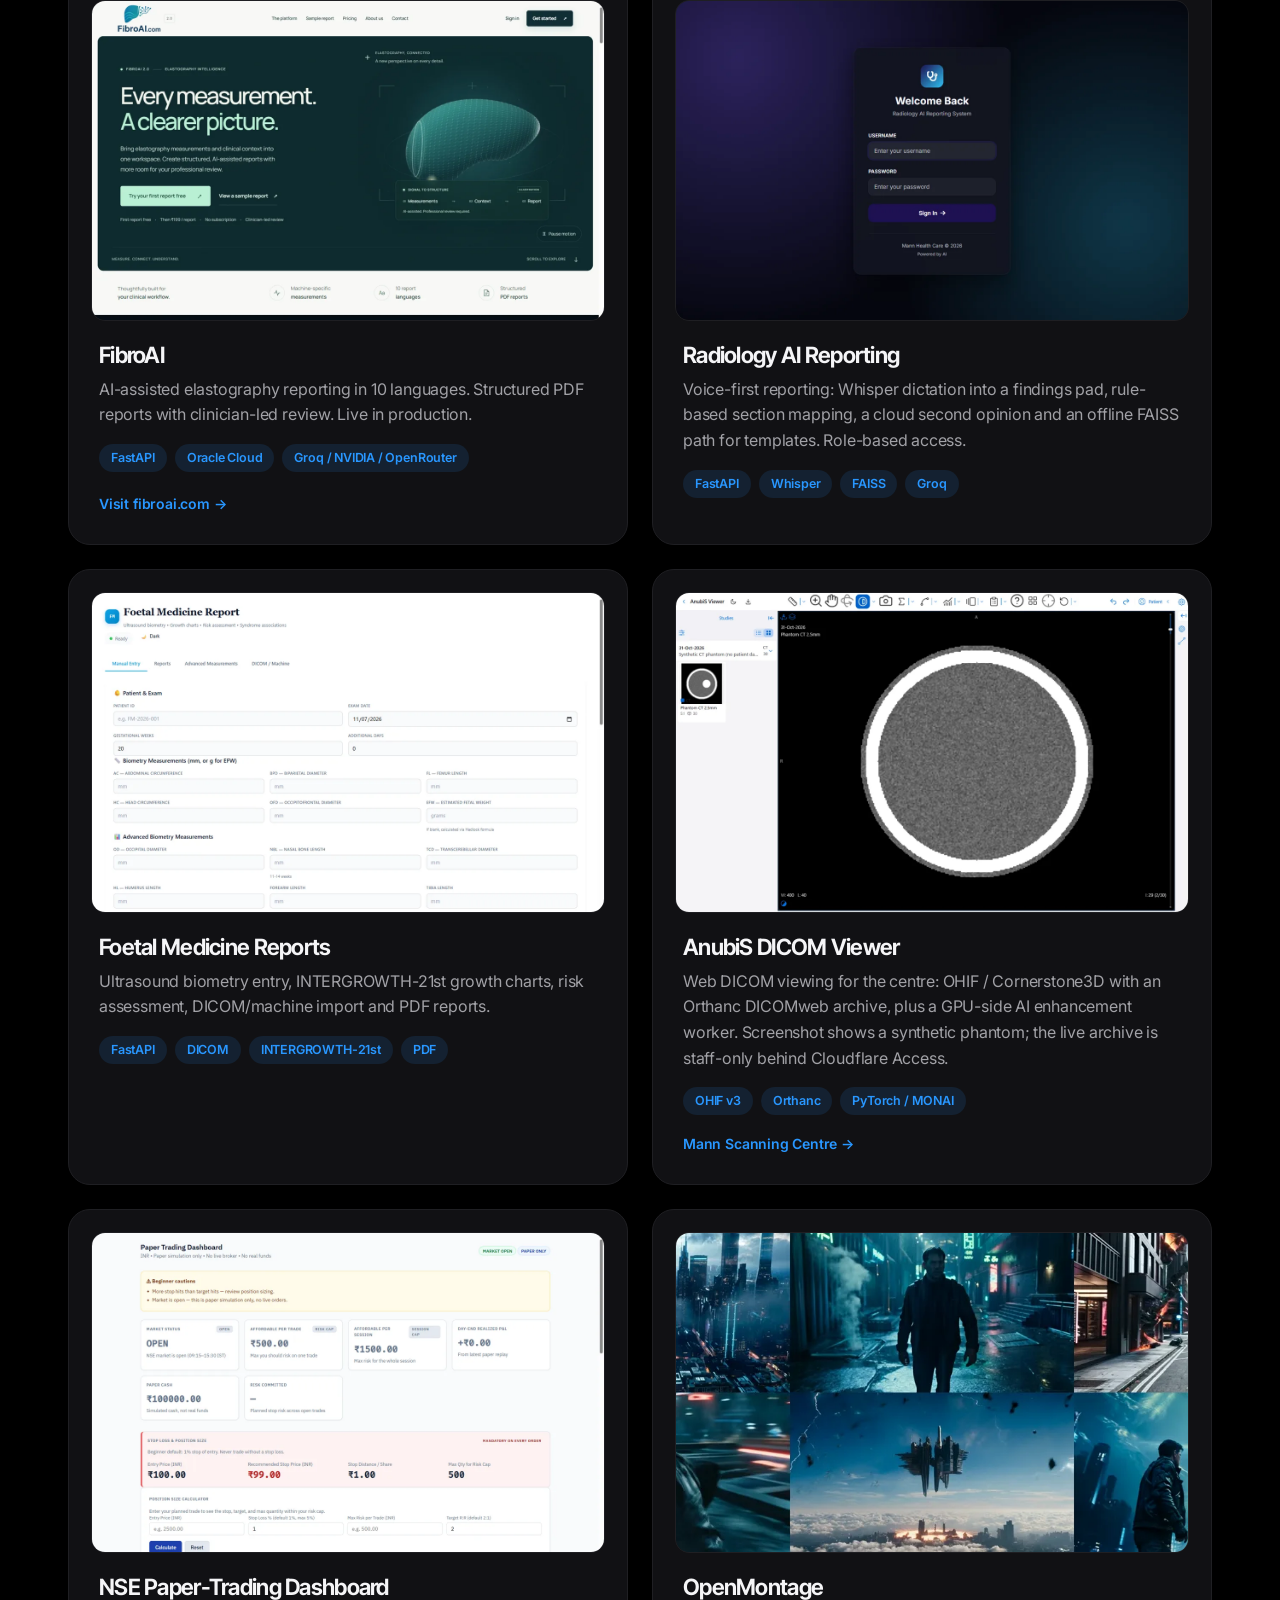
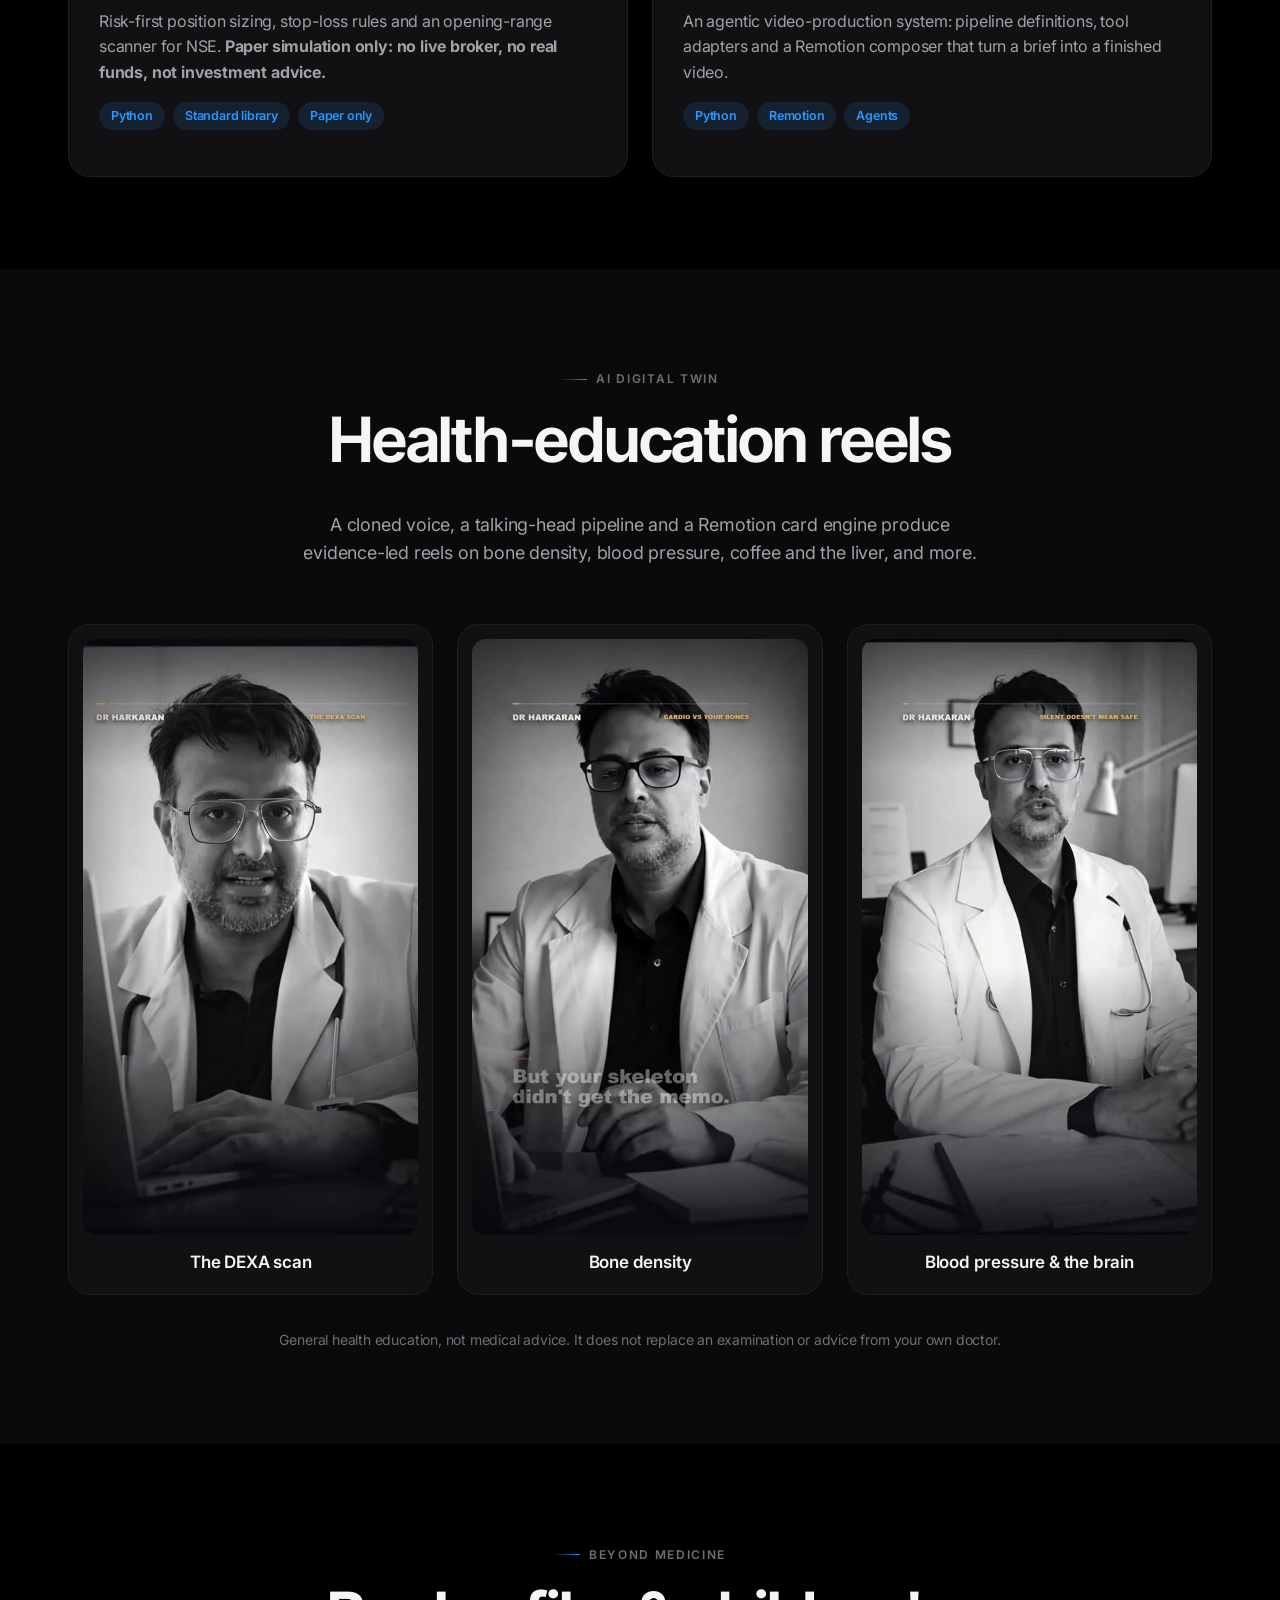
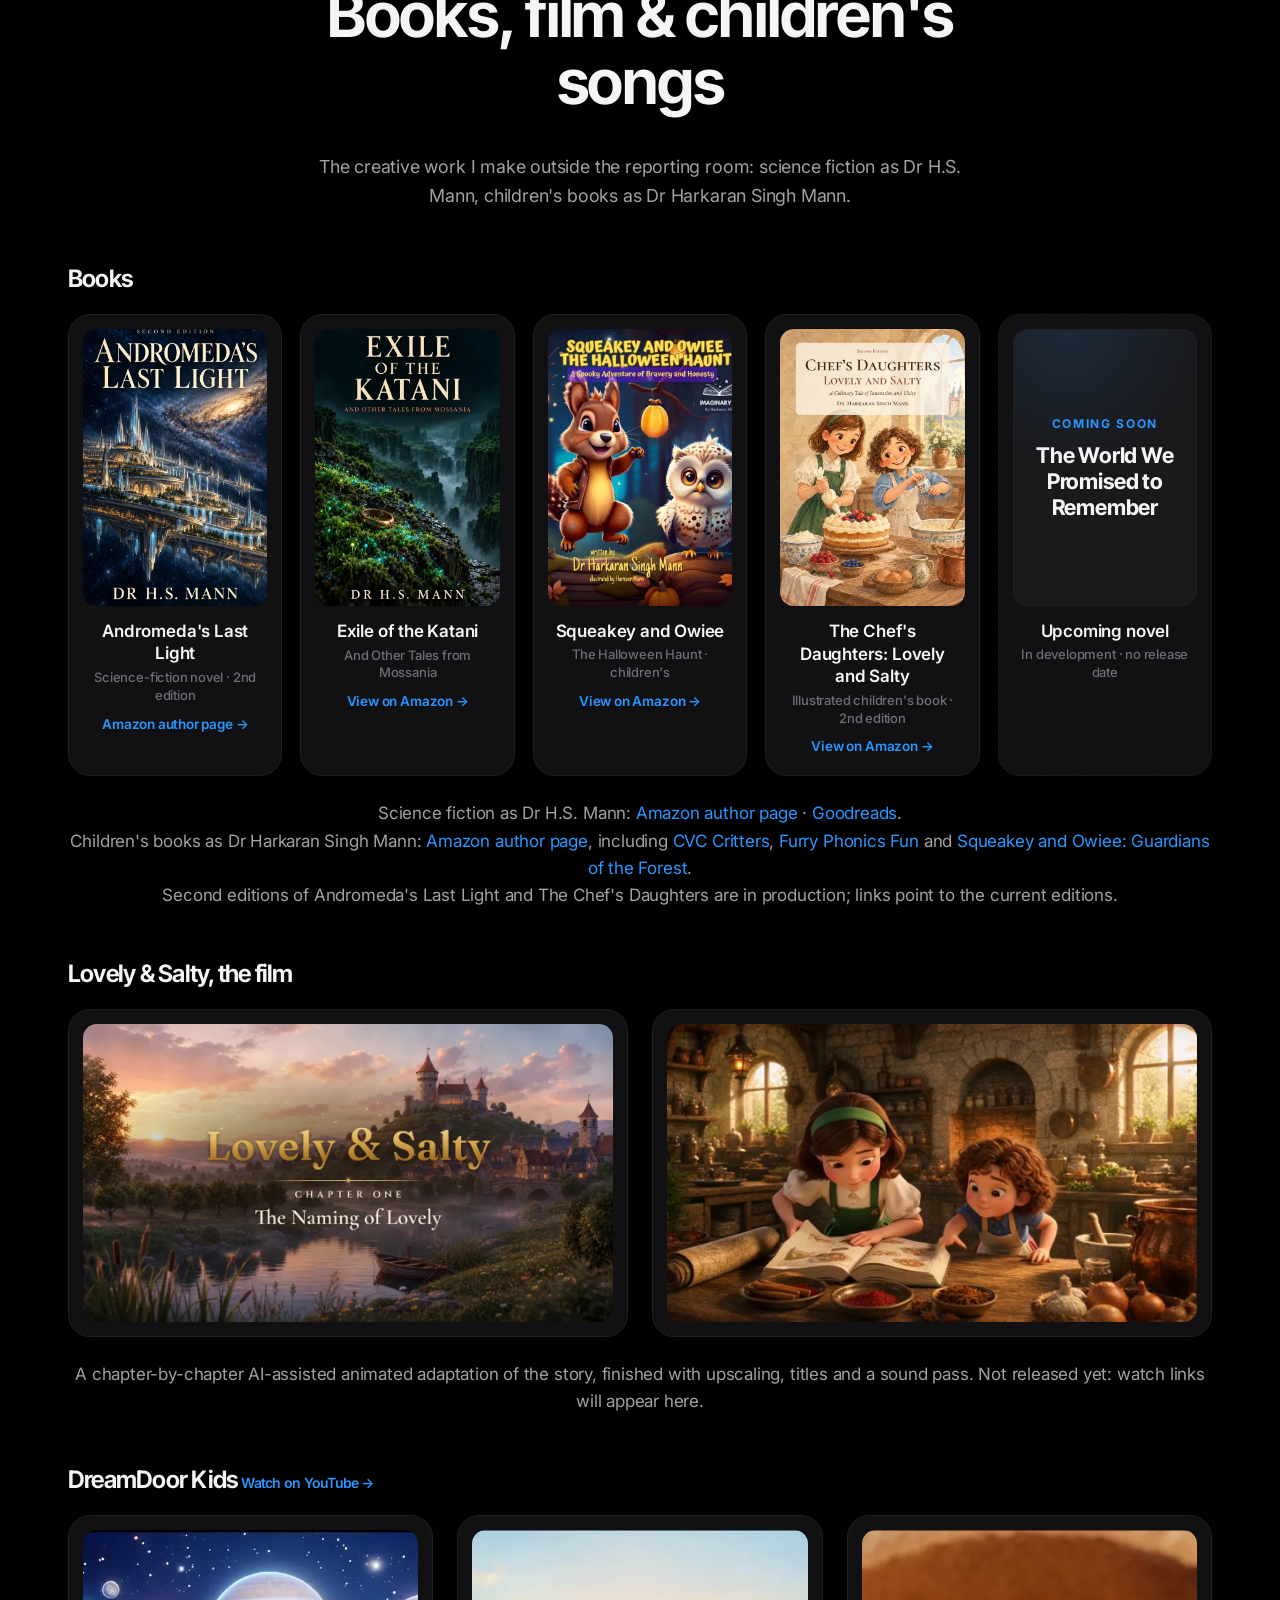
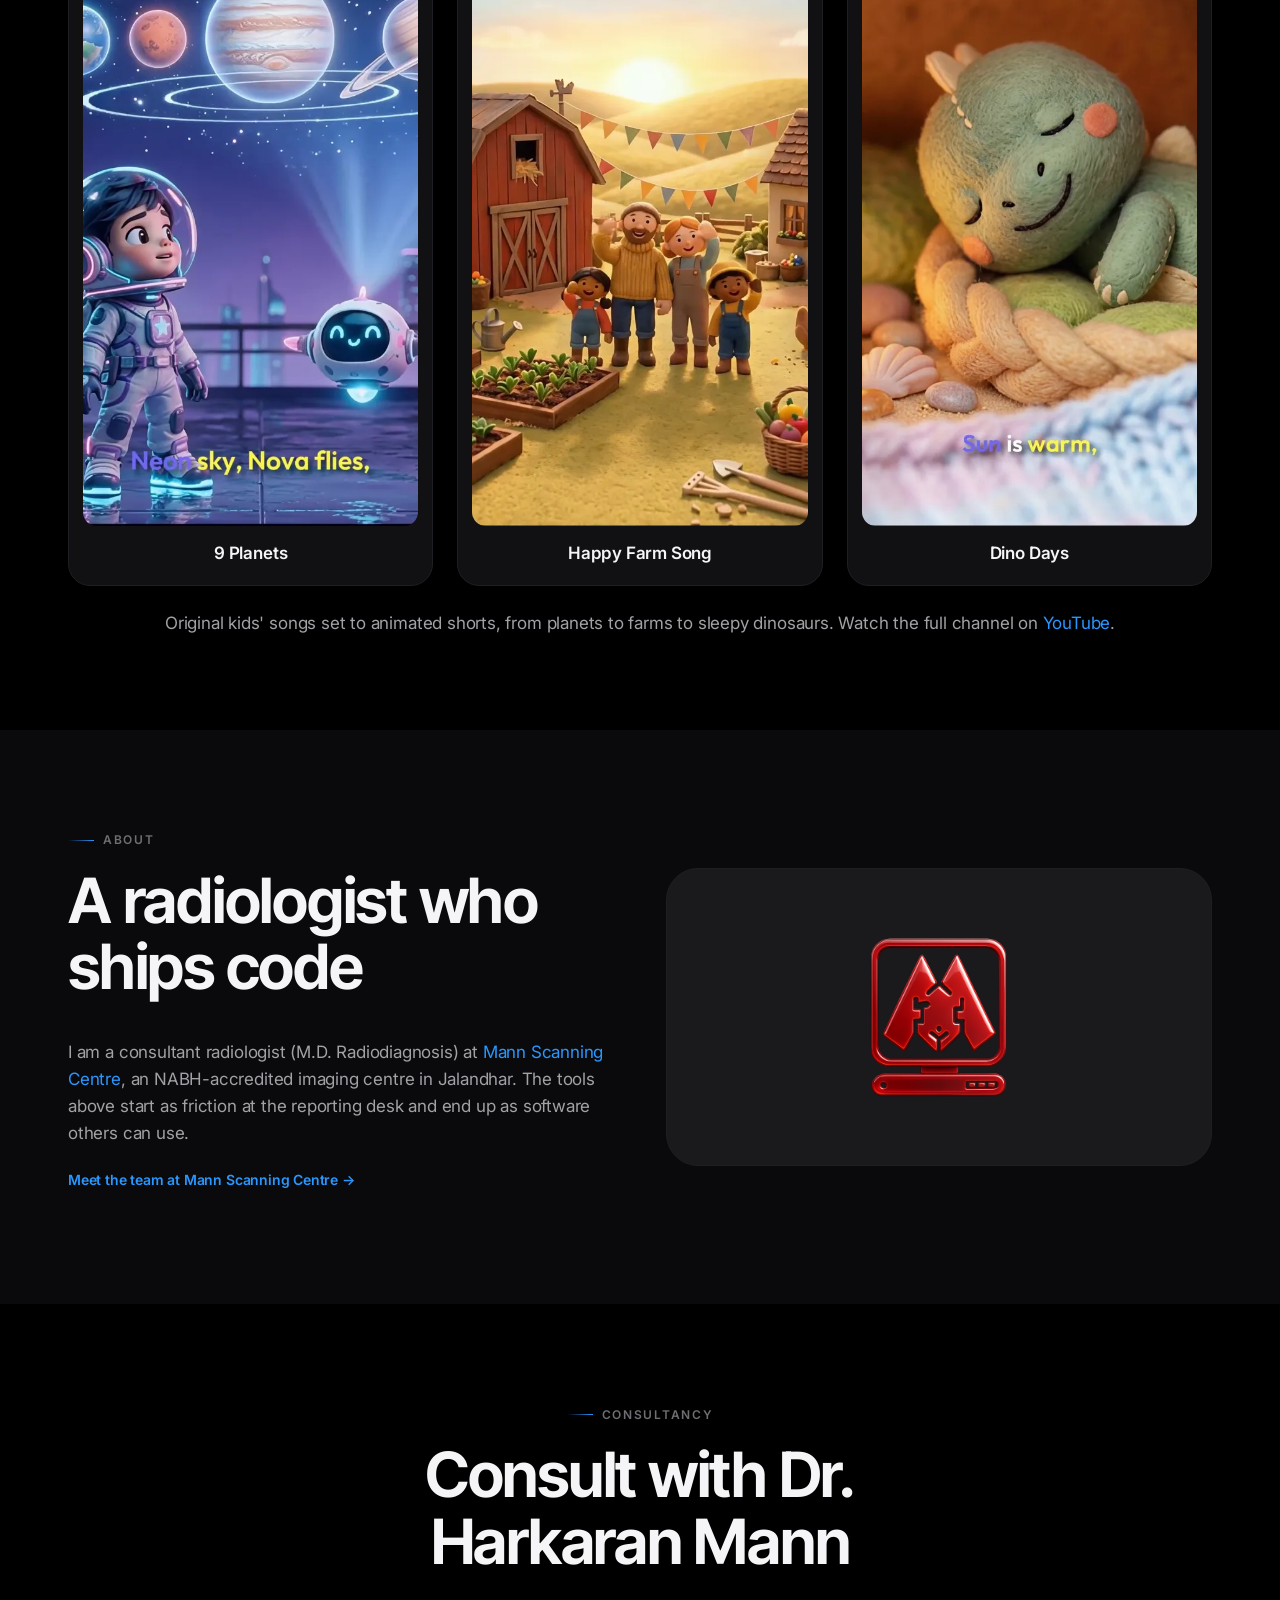
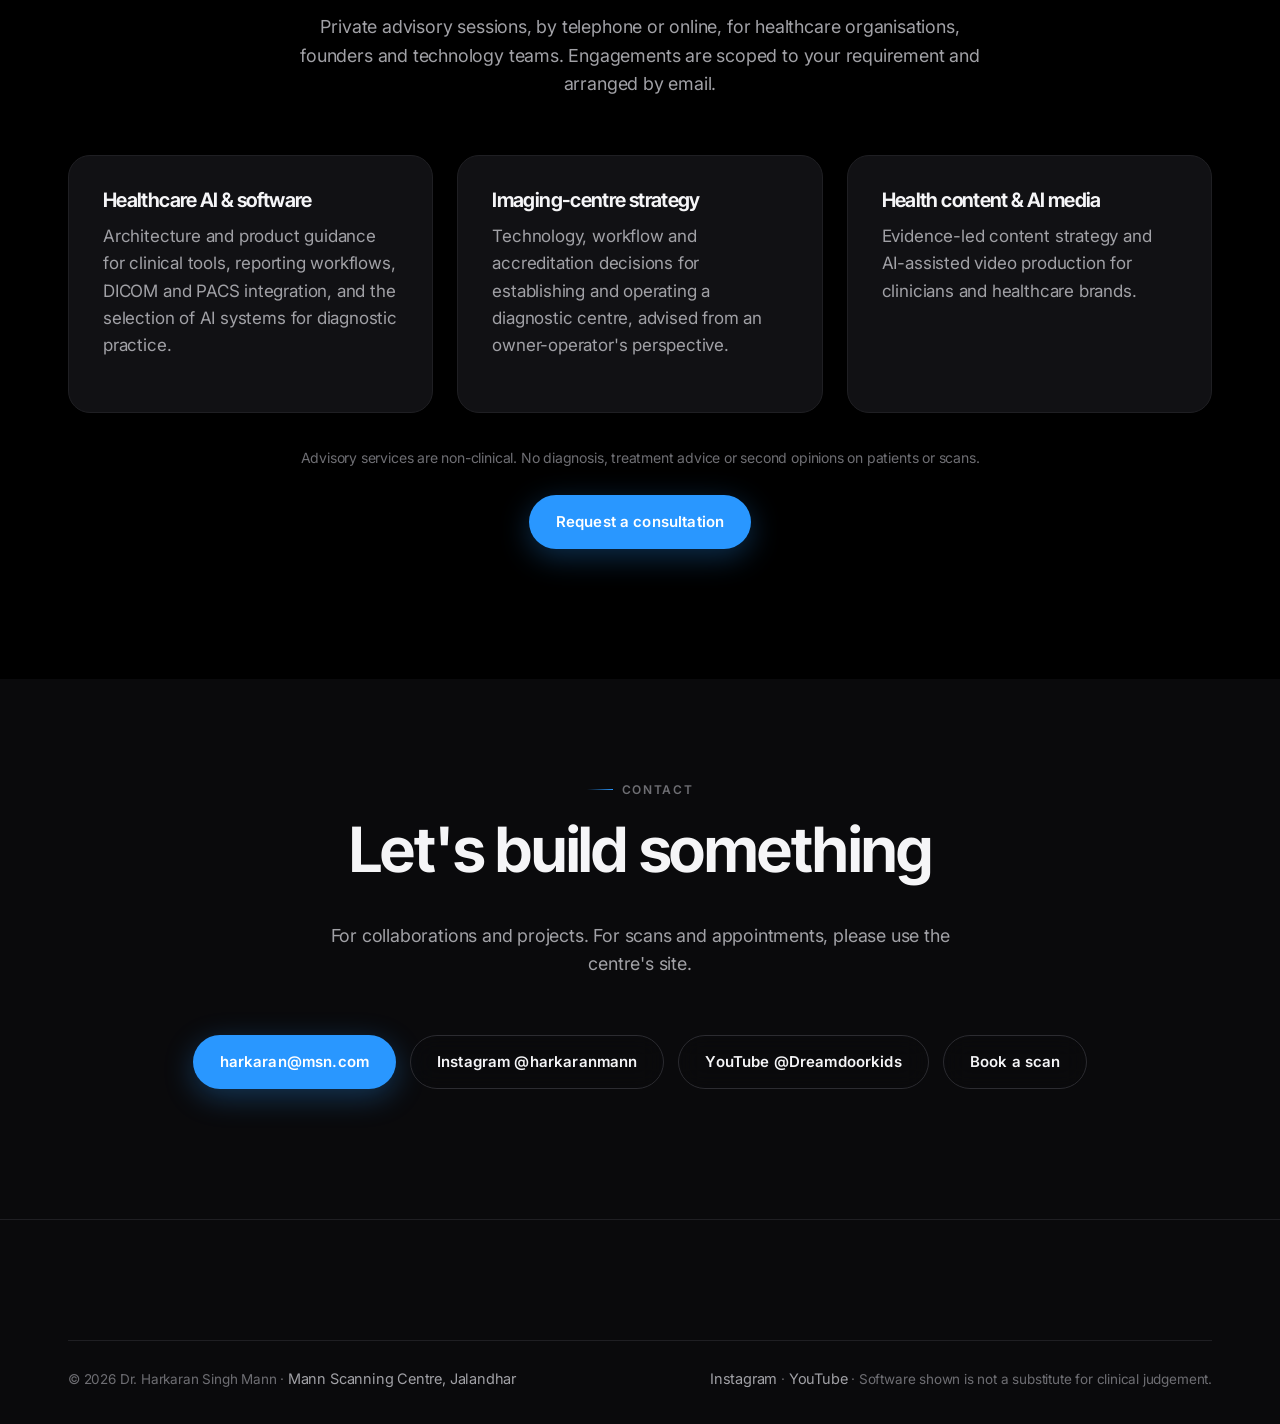
==== commit 3b289532: "Add Resume link to navigation" ====
--- a/index.html
+++ b/index.html
@@ -29,6 +29,7 @@
         <a href="#creative">Creative</a>
         <a href="#about">About</a>
         <a href="#consulting">Consultancy</a>
+        <a href="resume.html">Resume</a>
         <a href="#contact">Contact</a>
         <a href="https://mannscan.in/">Mann Scanning Centre</a>
       </nav>
--- a/css/style.css
+++ b/css/style.css
@@ -644,8 +644,10 @@
 .chrome {
   background: var(--chrome);
   background-size: 250% 100%;
-  -webkit-background-clip: text; background-clip: text;
-  color: transparent;
+  -webkit-background-clip: text;
+  background-clip: text;
+  color: var(--text);
+  -webkit-text-fill-color: transparent;
   animation: sheen 9s var(--ease) infinite;
 }
 @keyframes sheen { 0% { background-position: 0% 50%; } 50% { background-position: 100% 50%; } 100% { background-position: 0% 50%; } }
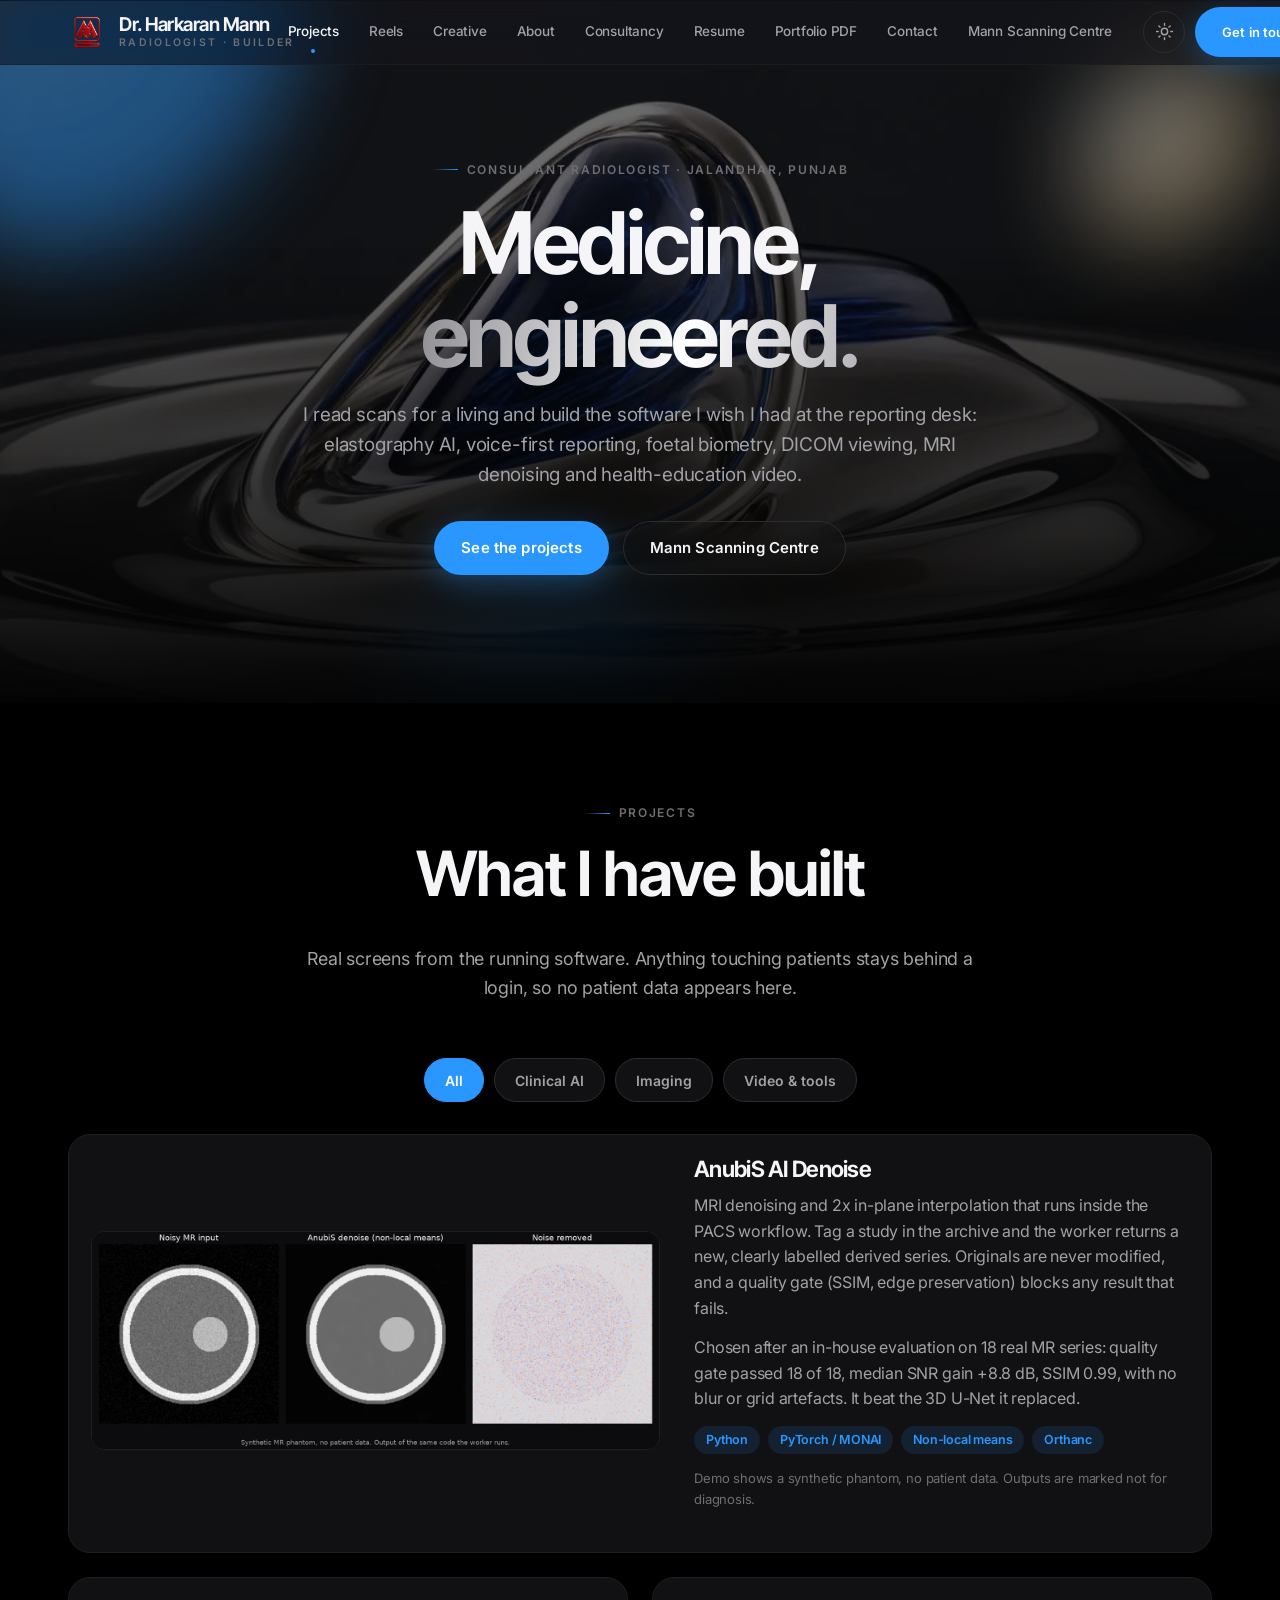
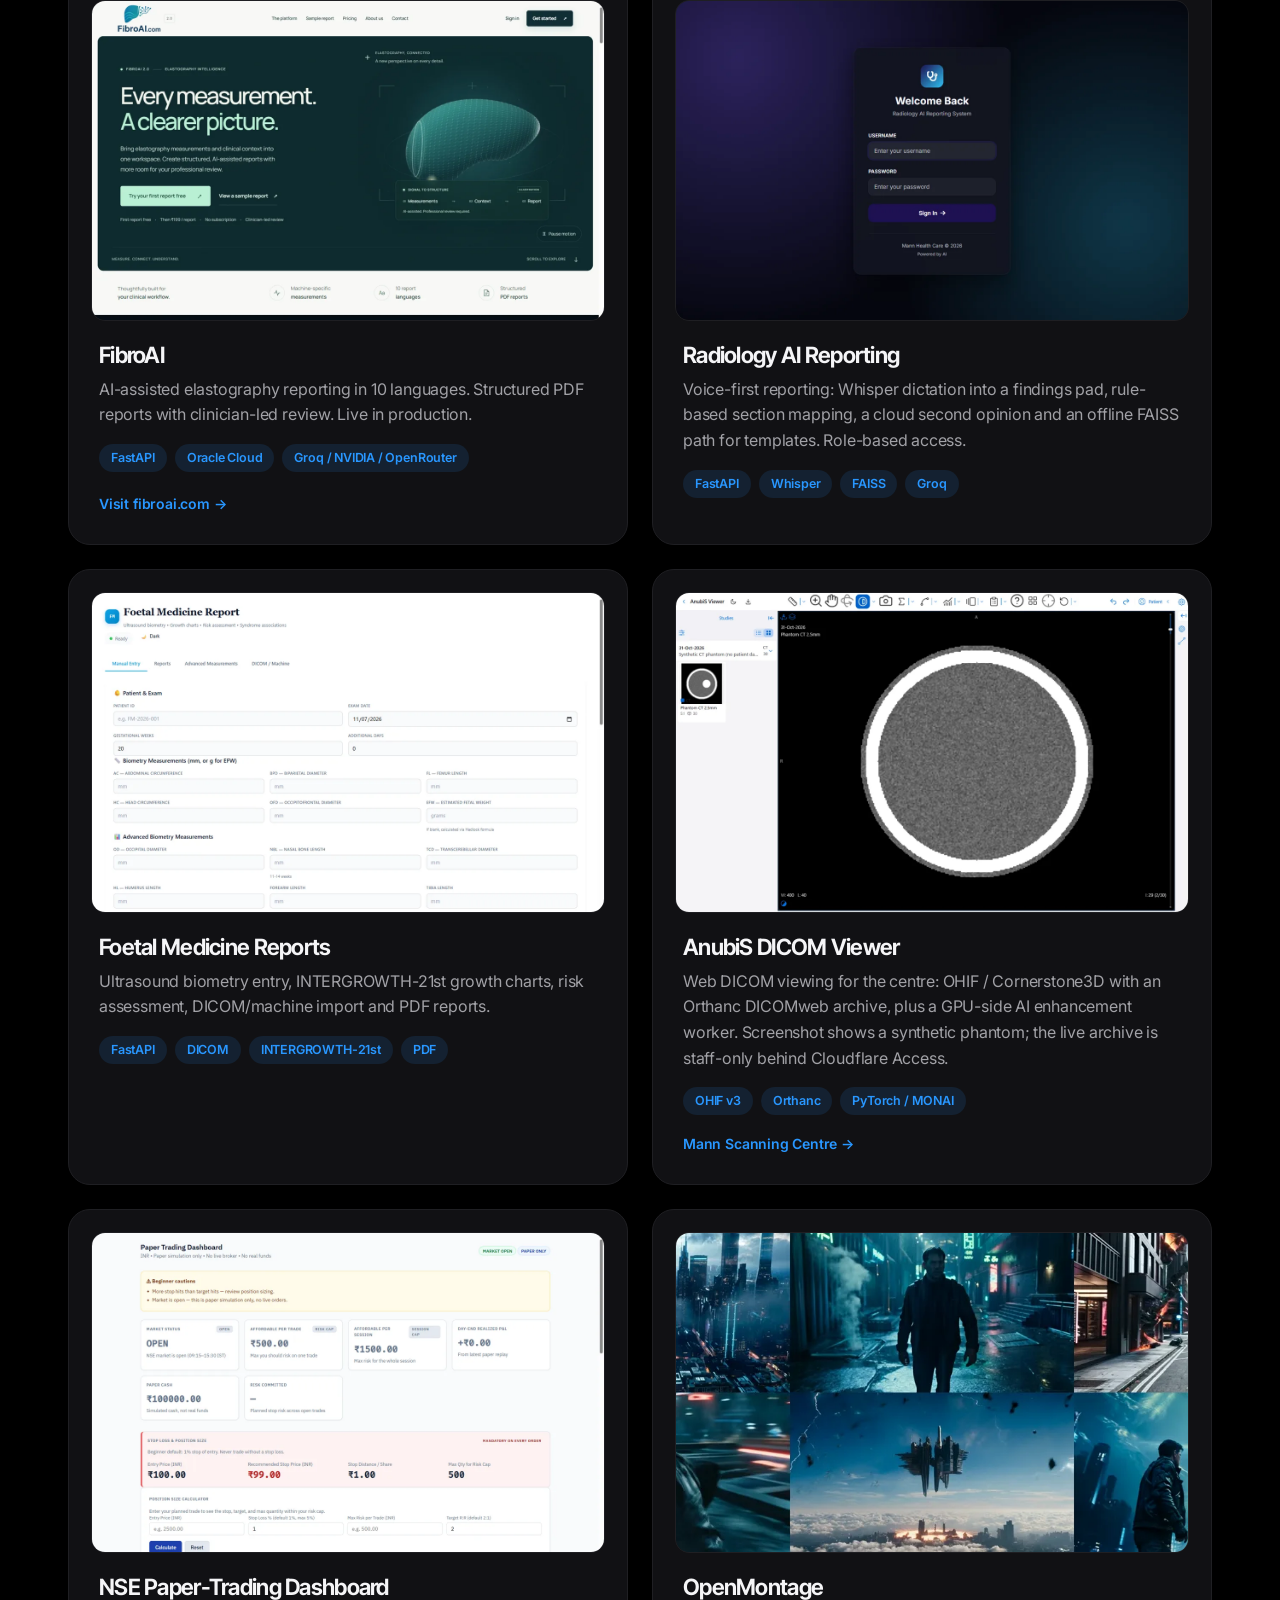
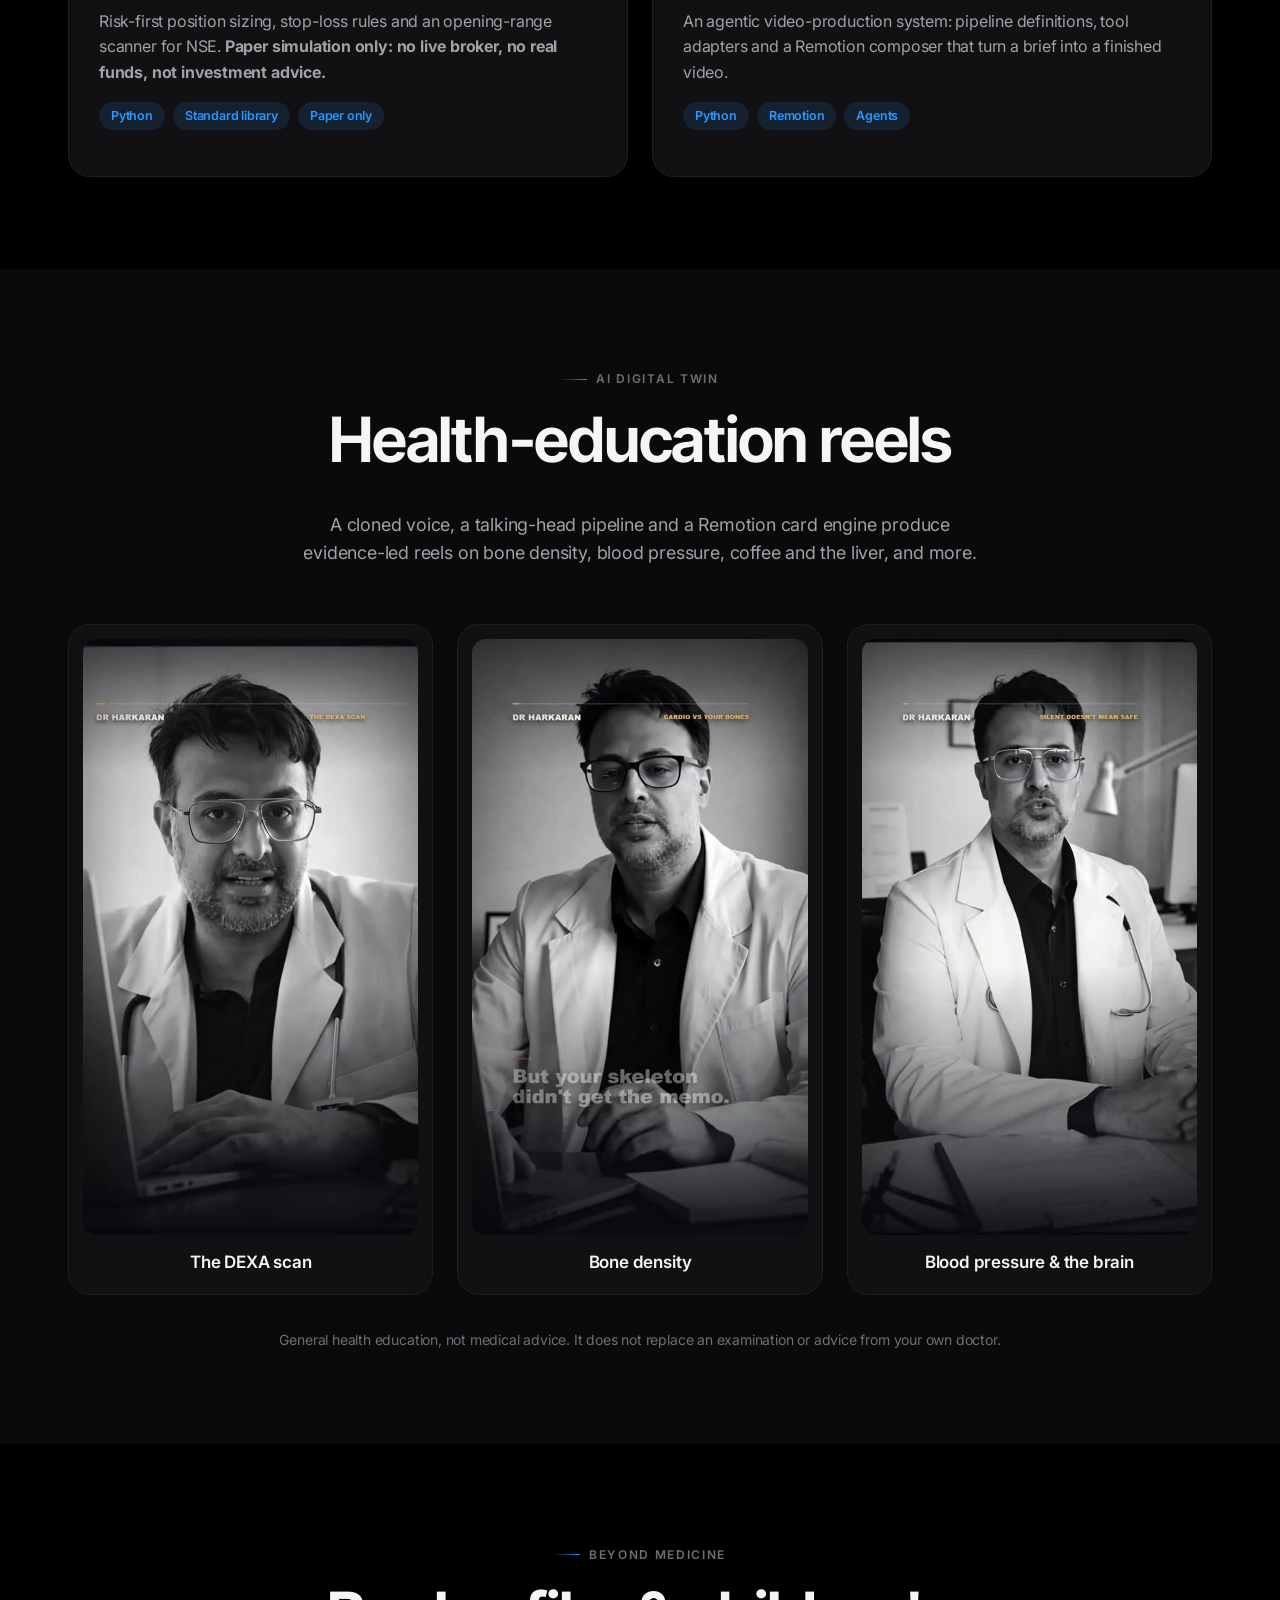
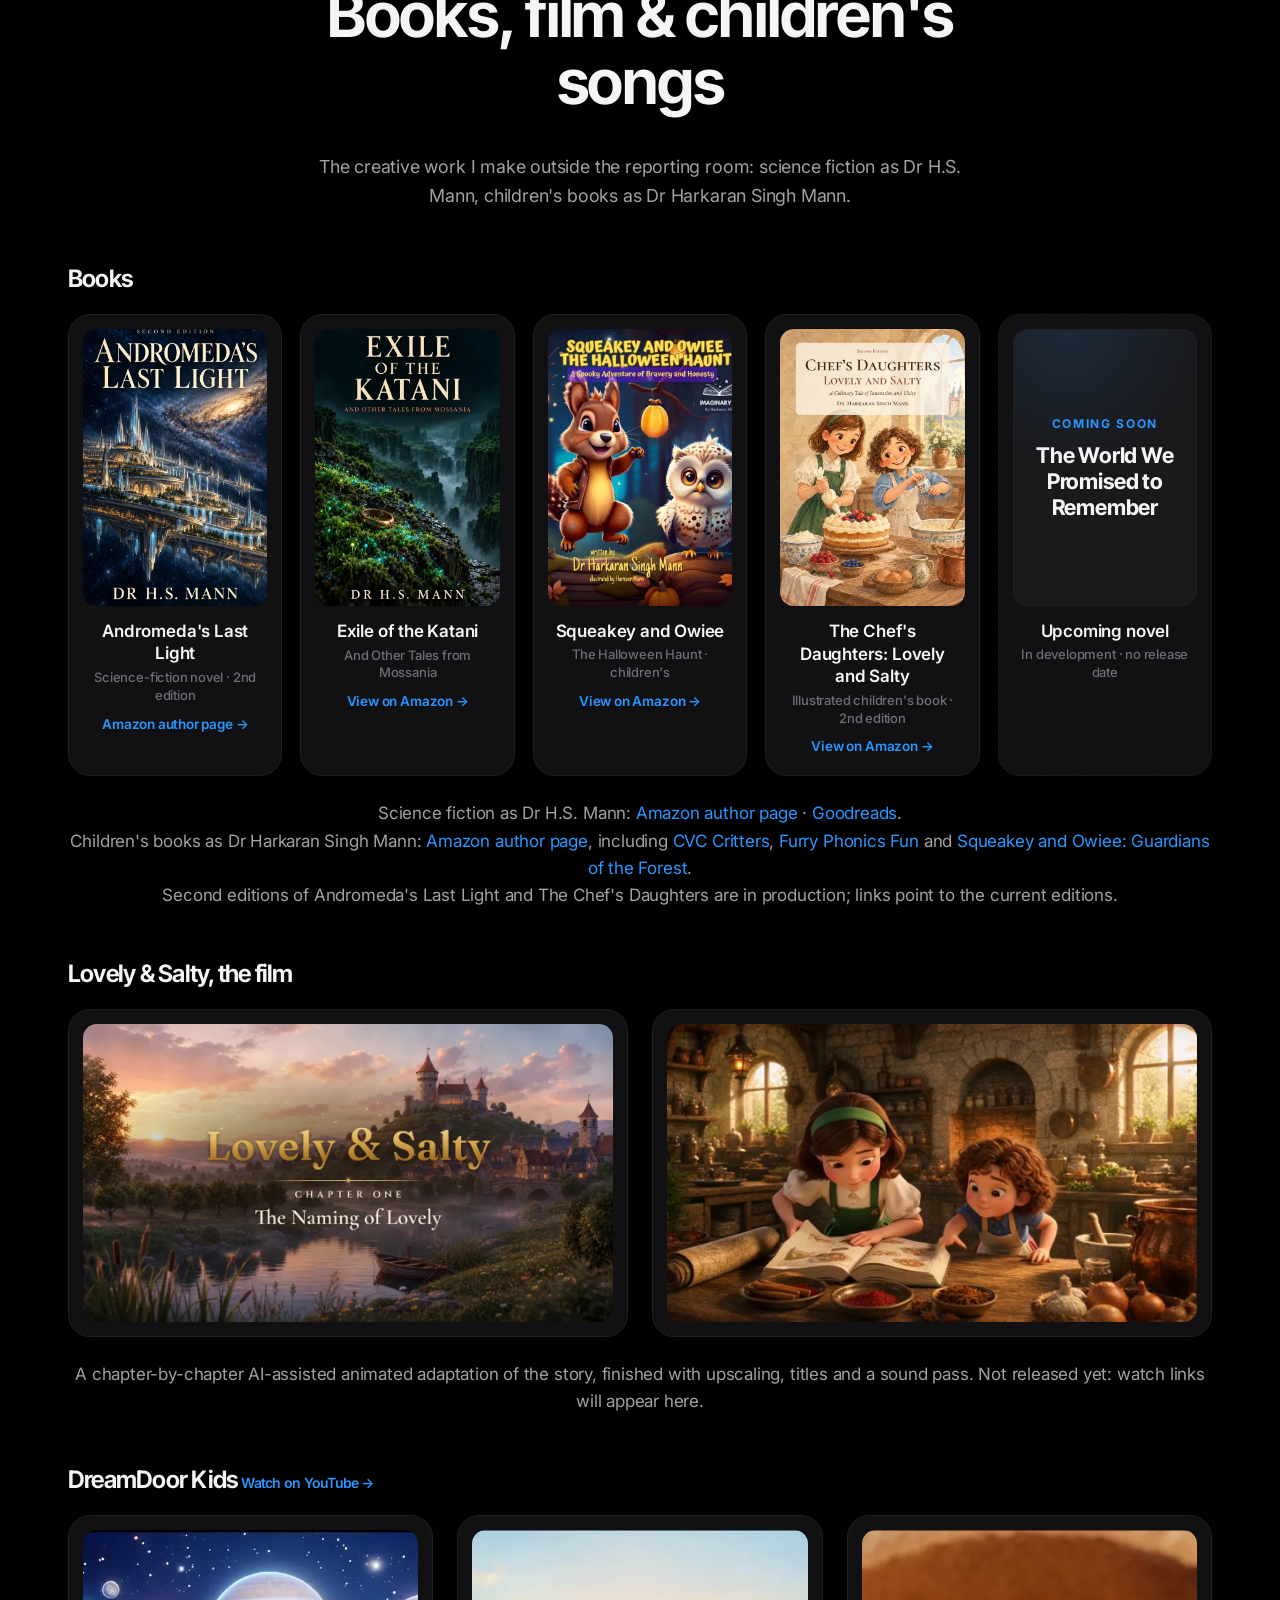
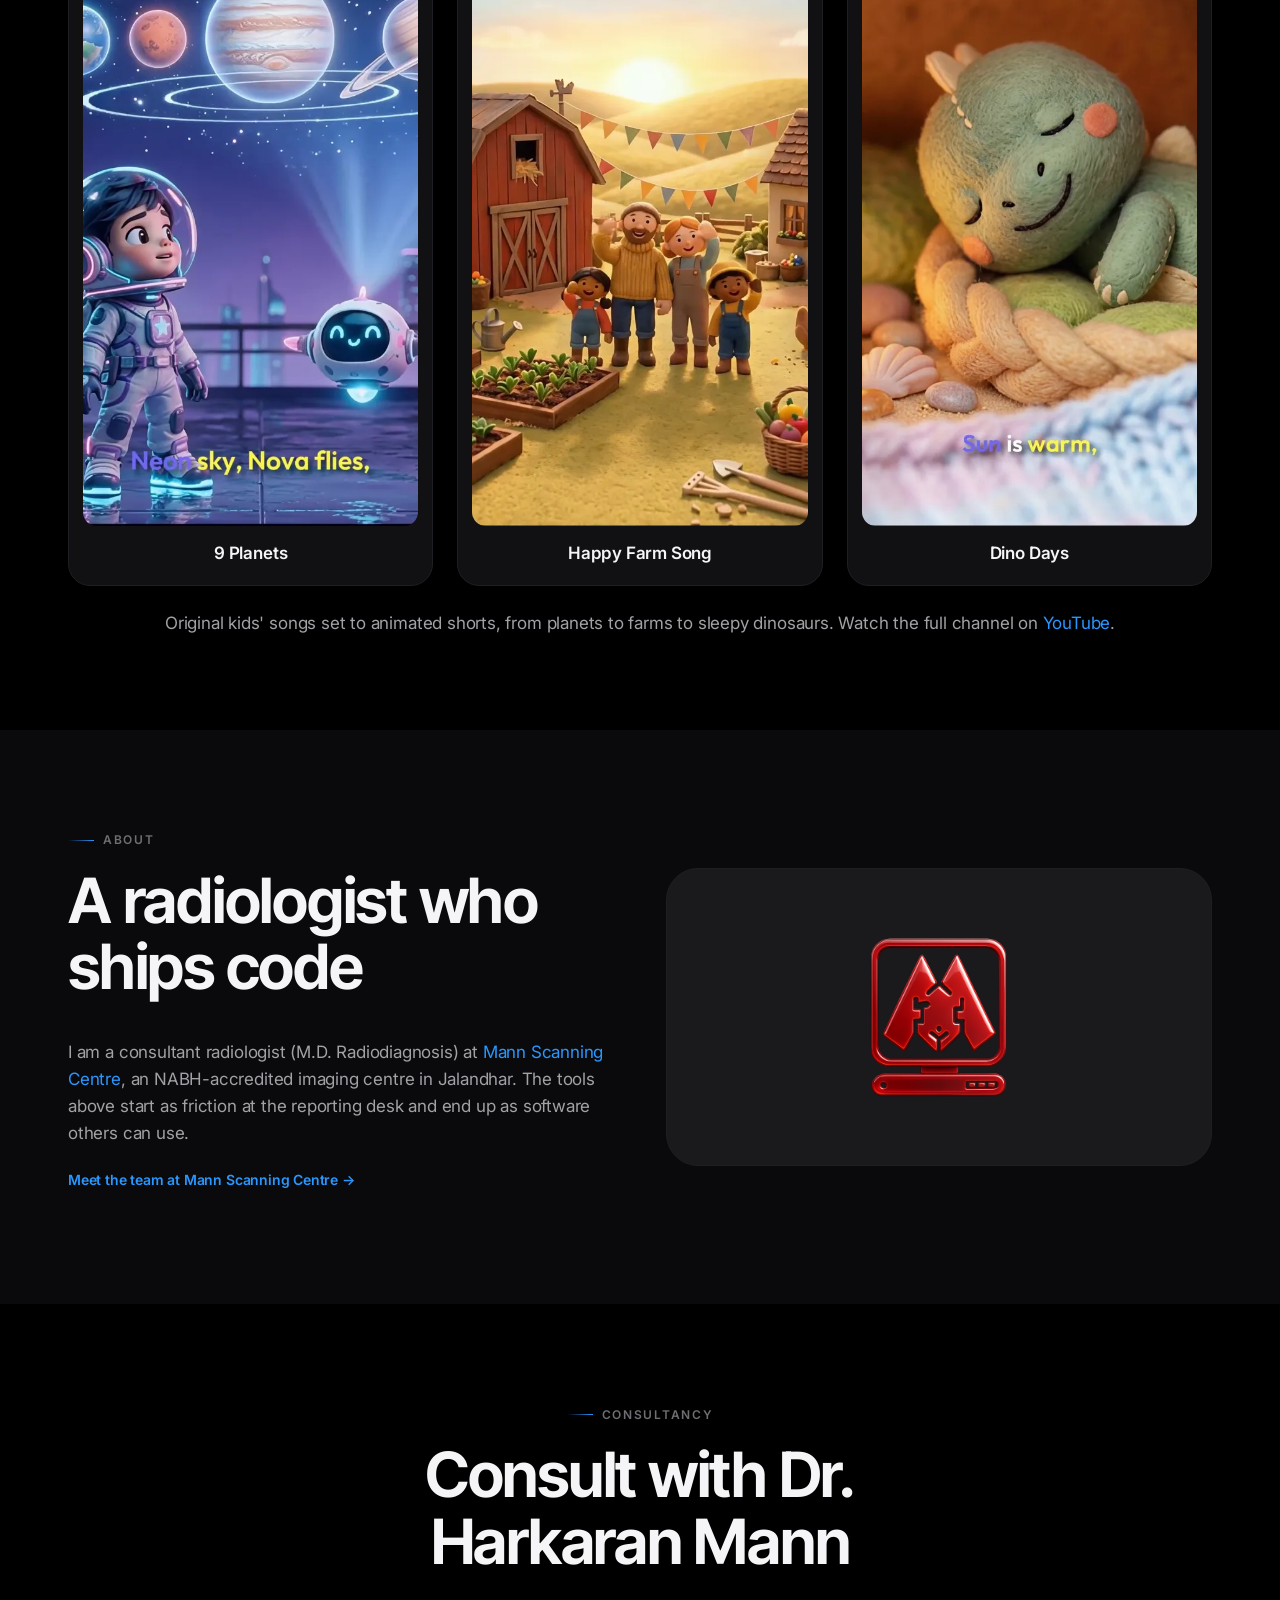
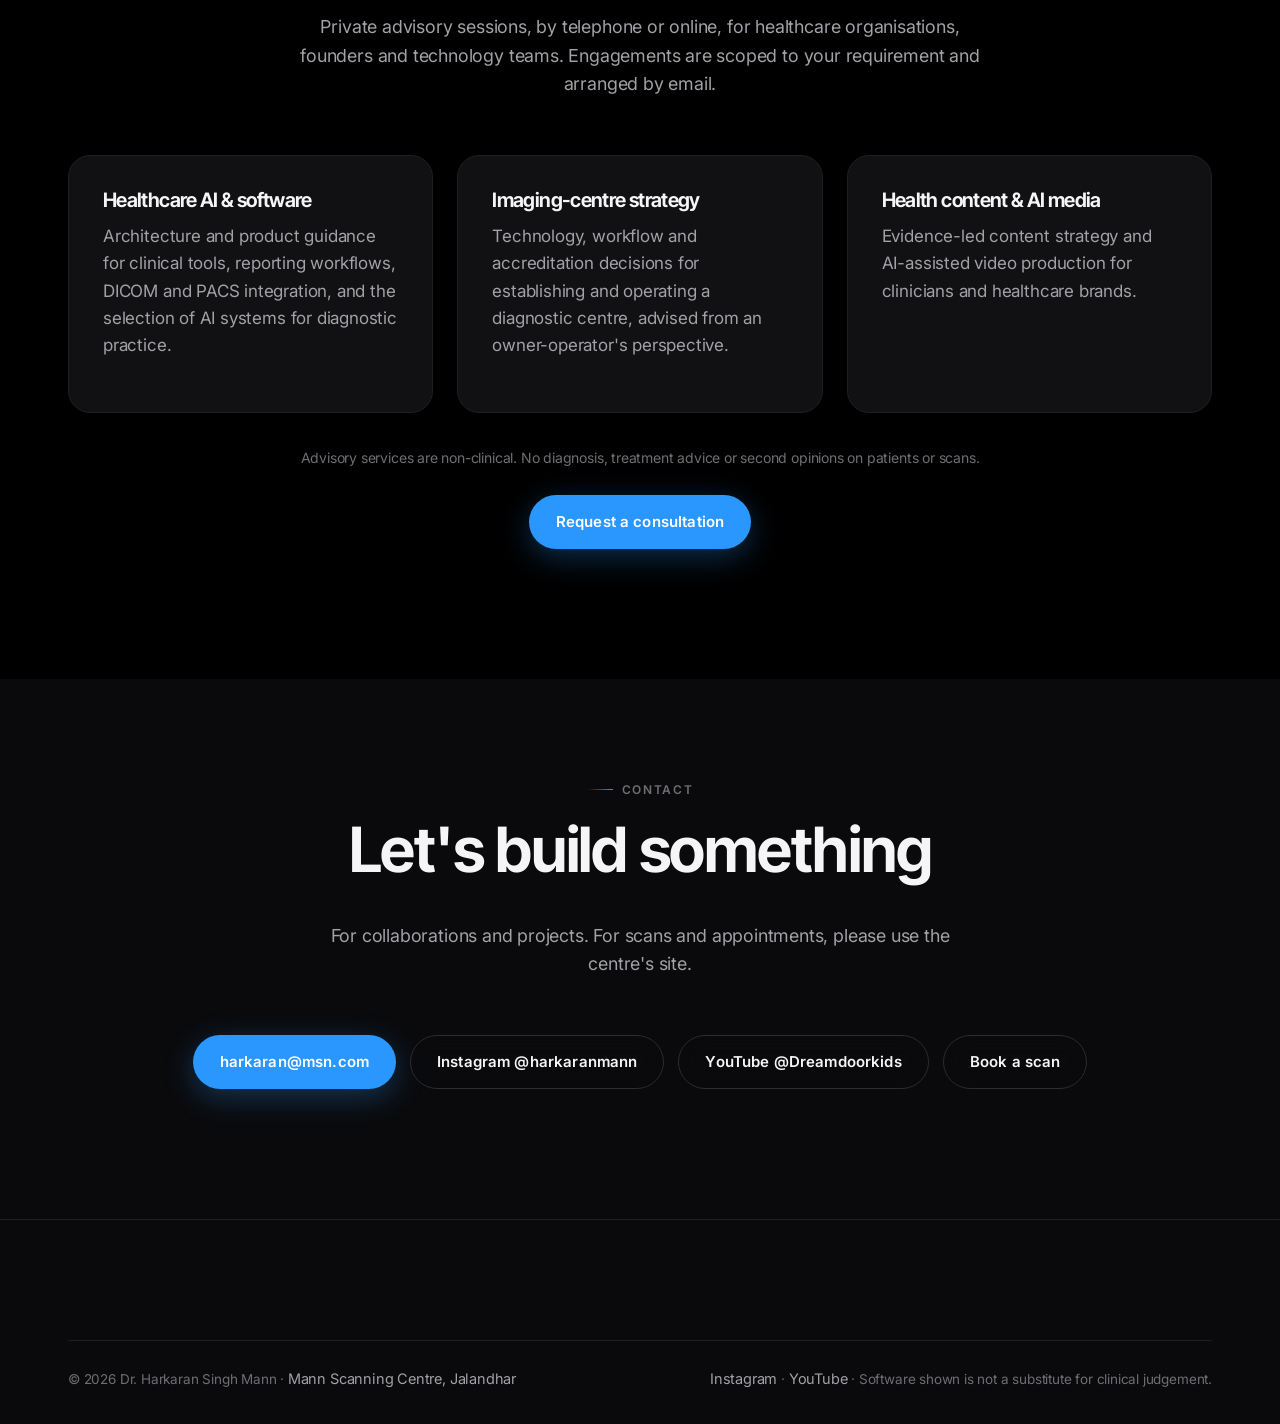
==== commit b73b767d: "Add Portfolio PDF link to main navigation" ====
--- a/index.html
+++ b/index.html
@@ -30,6 +30,7 @@
         <a href="#about">About</a>
         <a href="#consulting">Consultancy</a>
         <a href="resume.html">Resume</a>
+        <a href="portfolio-pdf.html">Portfolio PDF</a>
         <a href="#contact">Contact</a>
         <a href="https://mannscan.in/">Mann Scanning Centre</a>
       </nav>
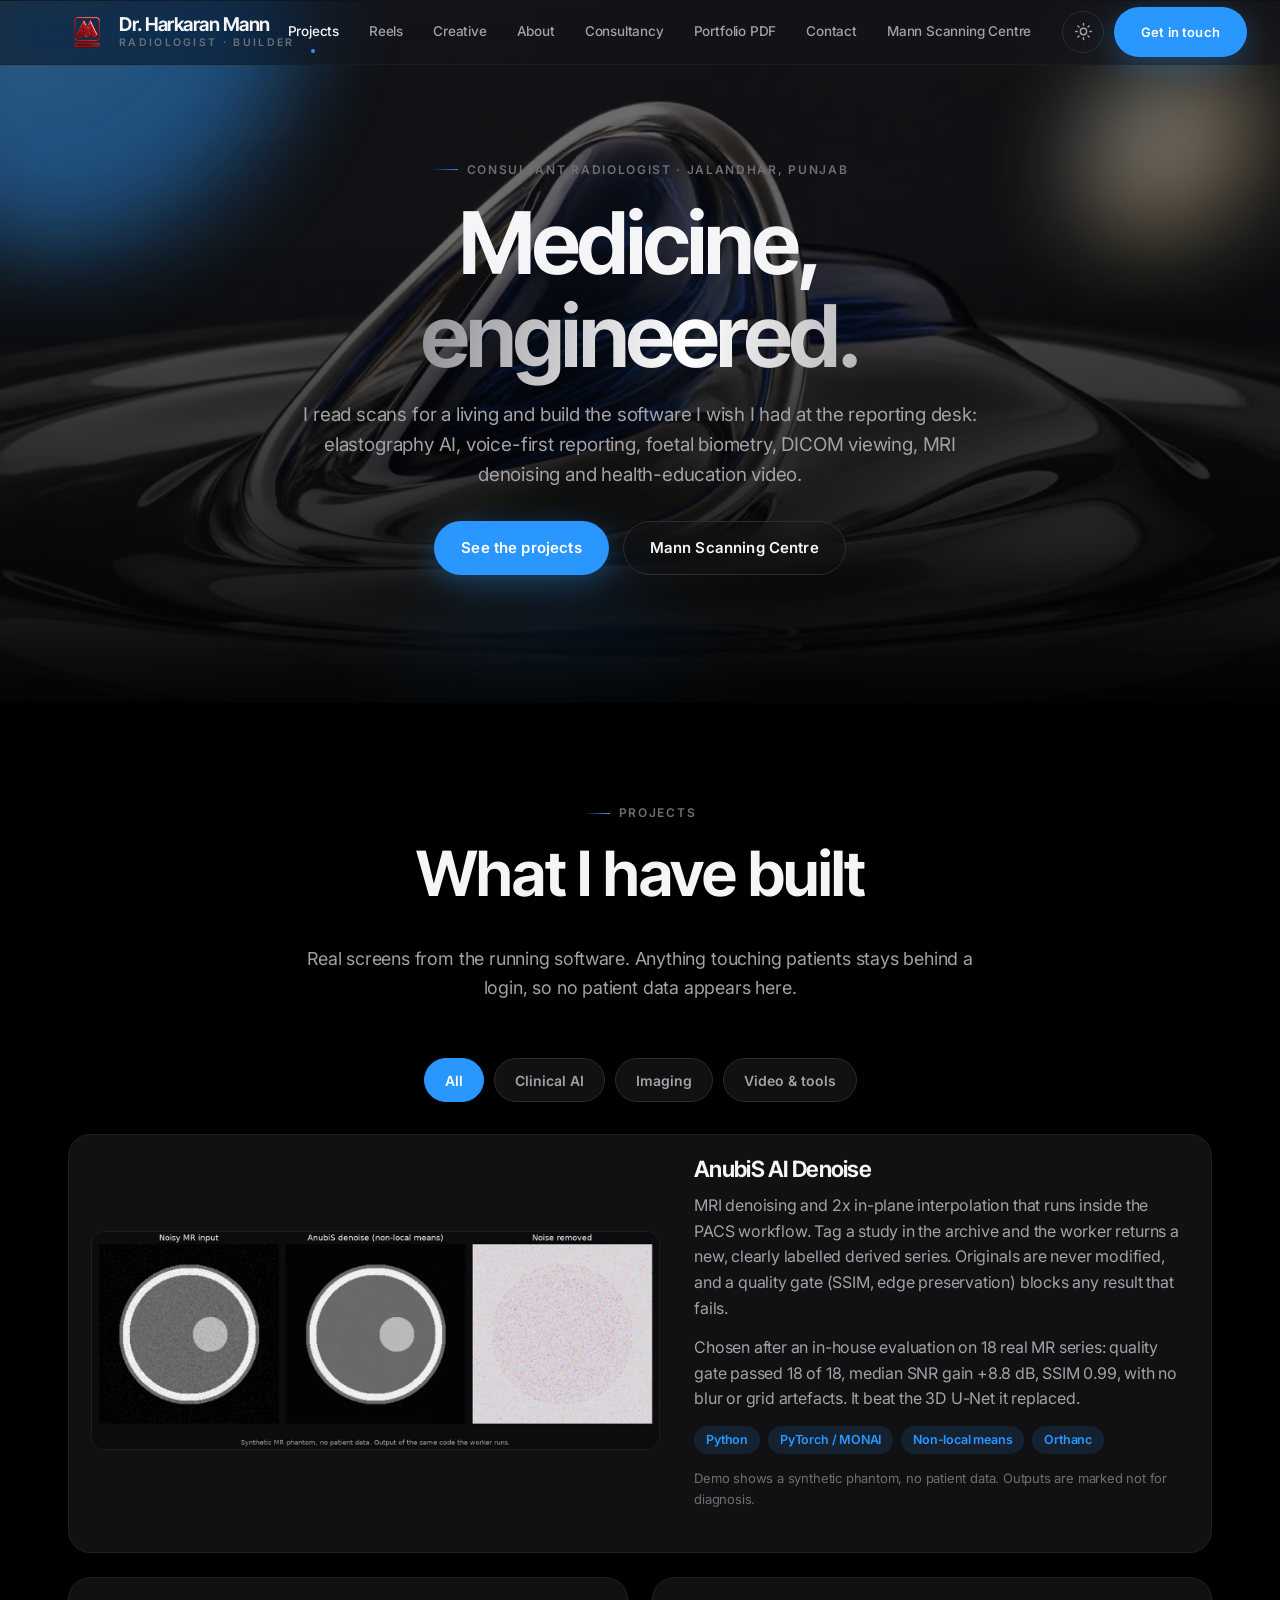
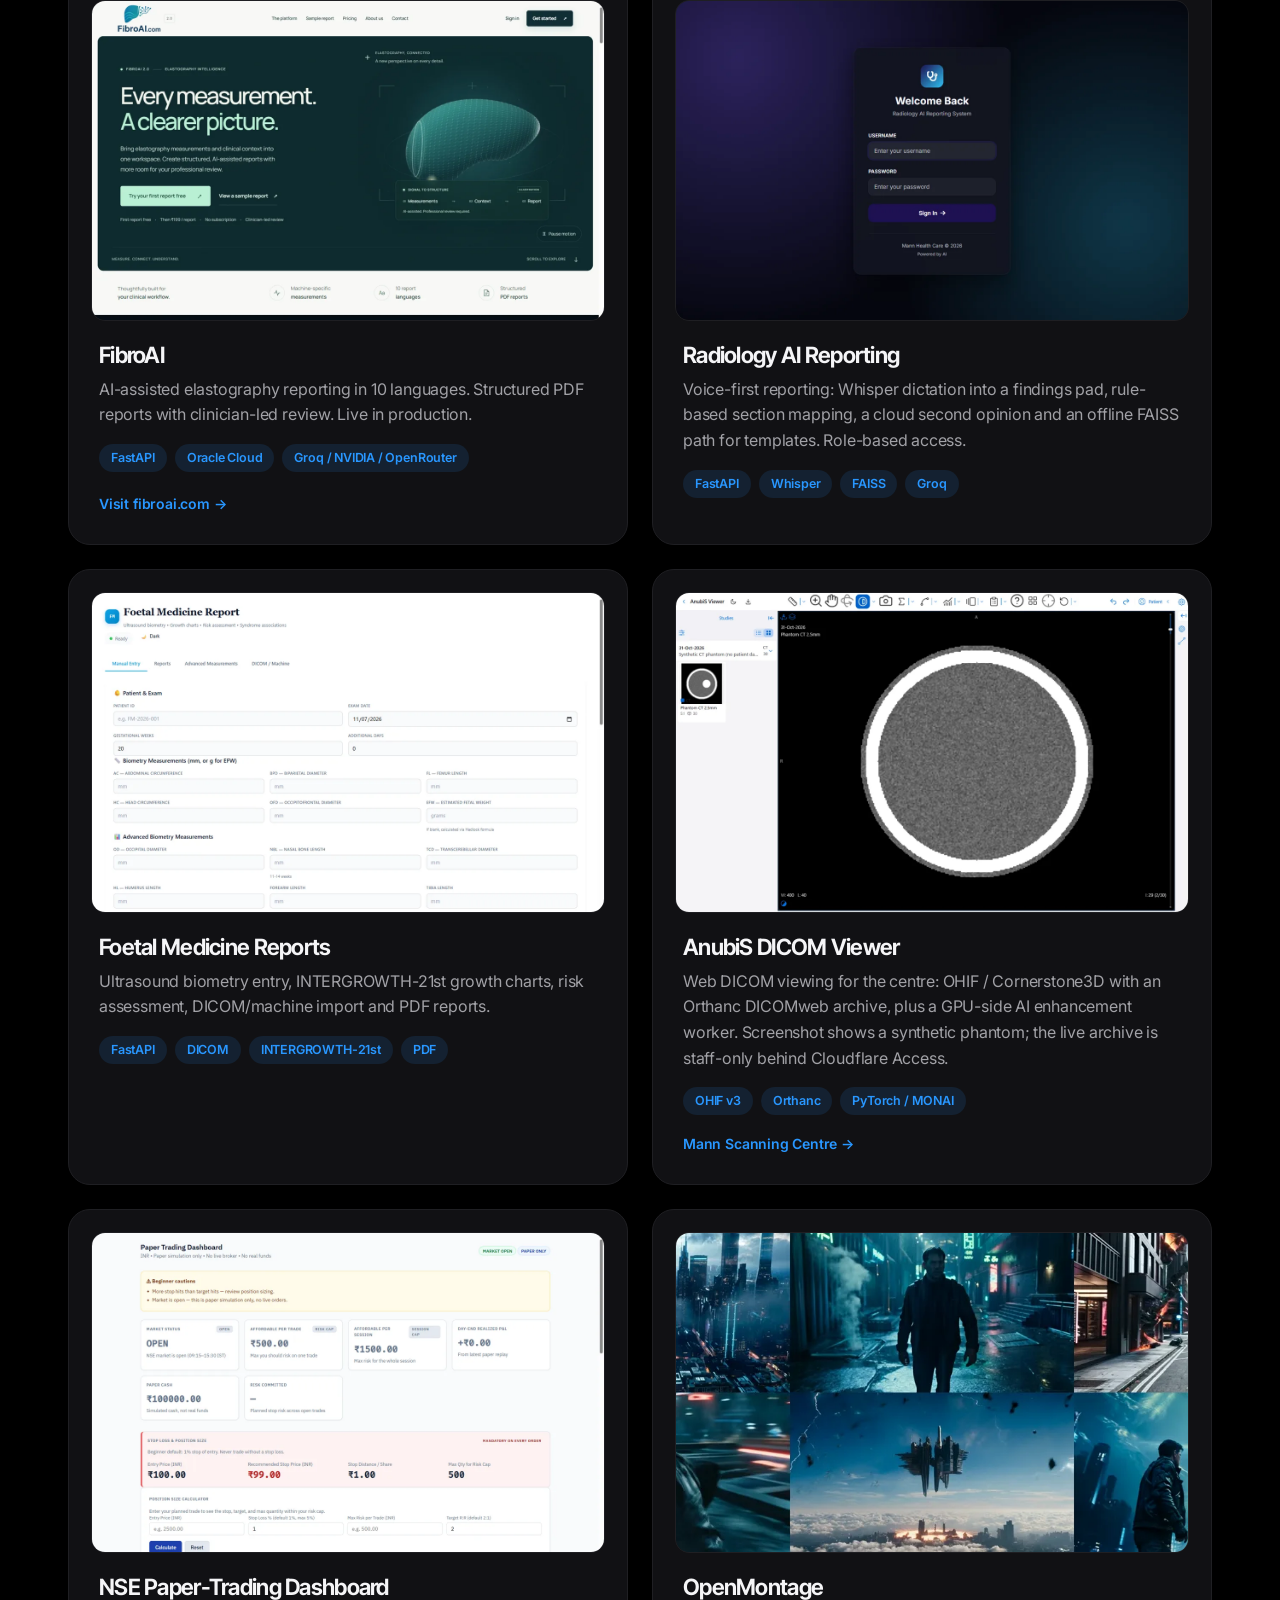
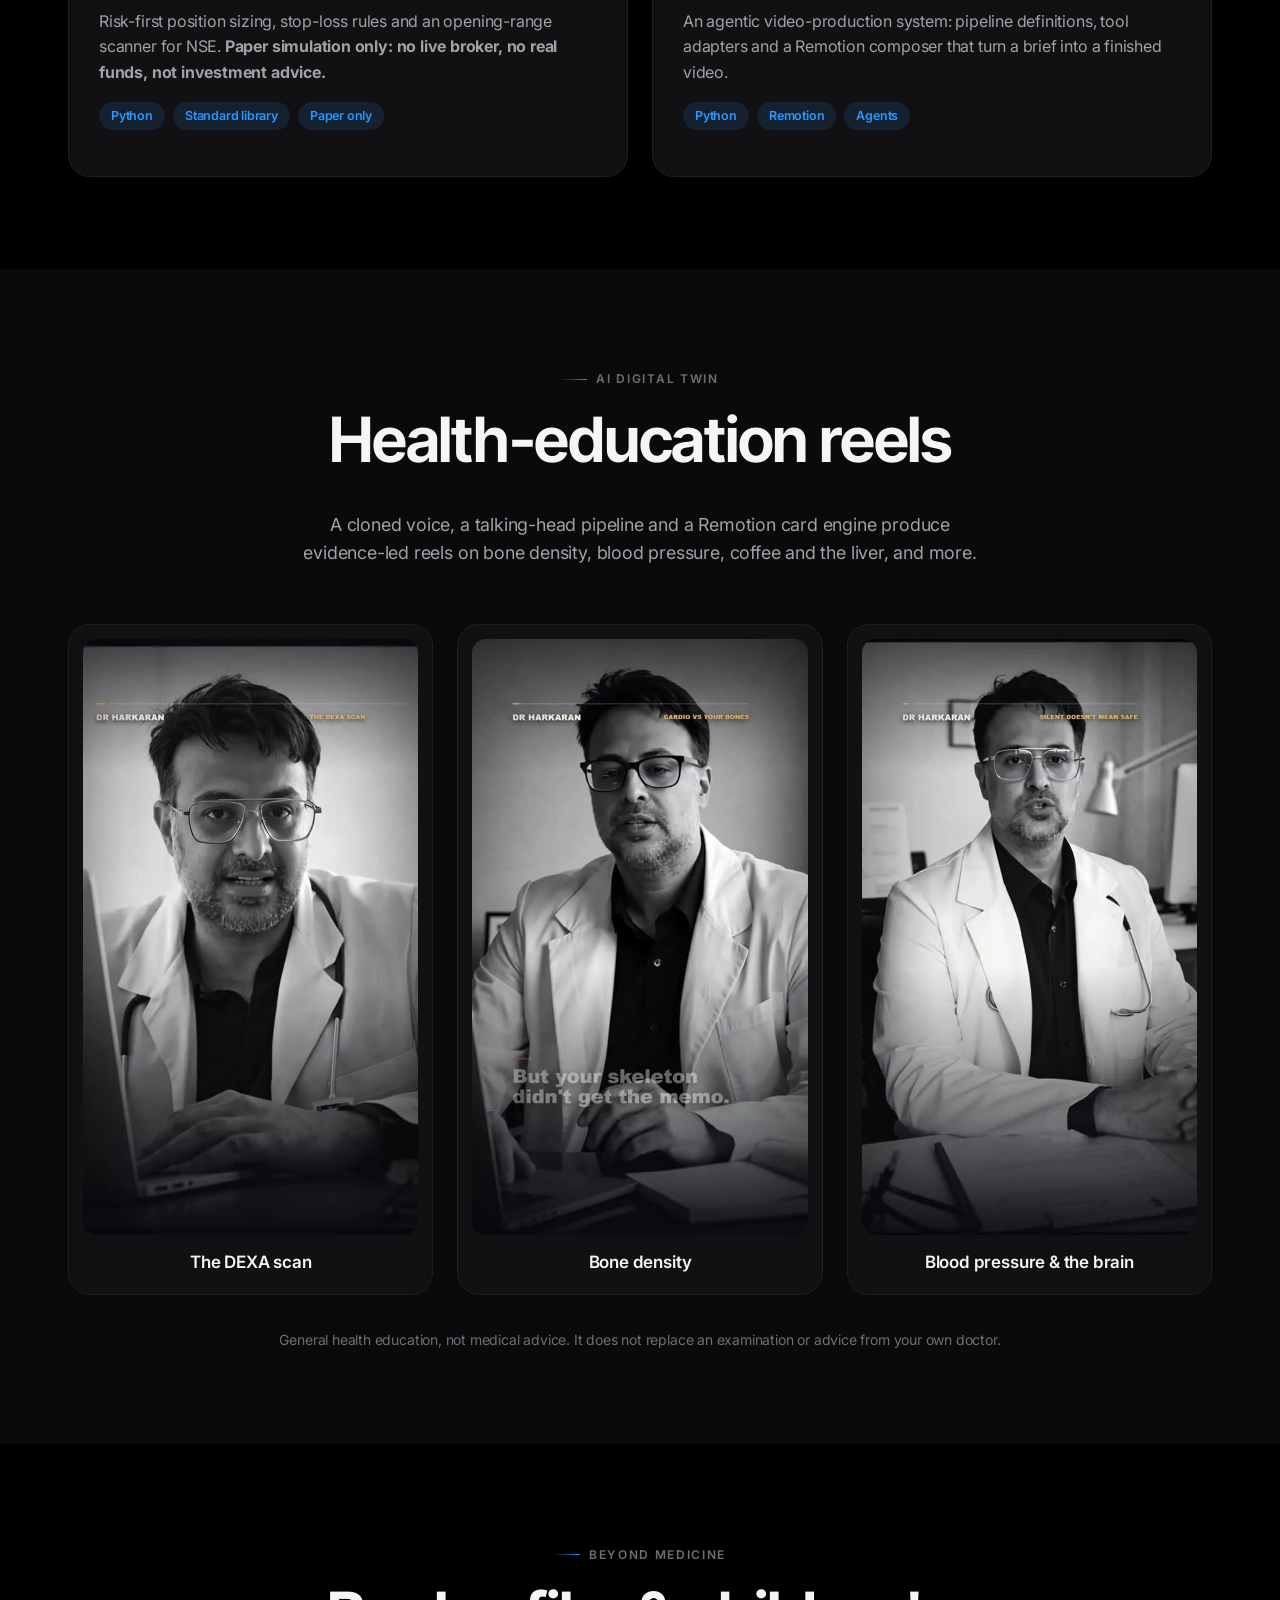
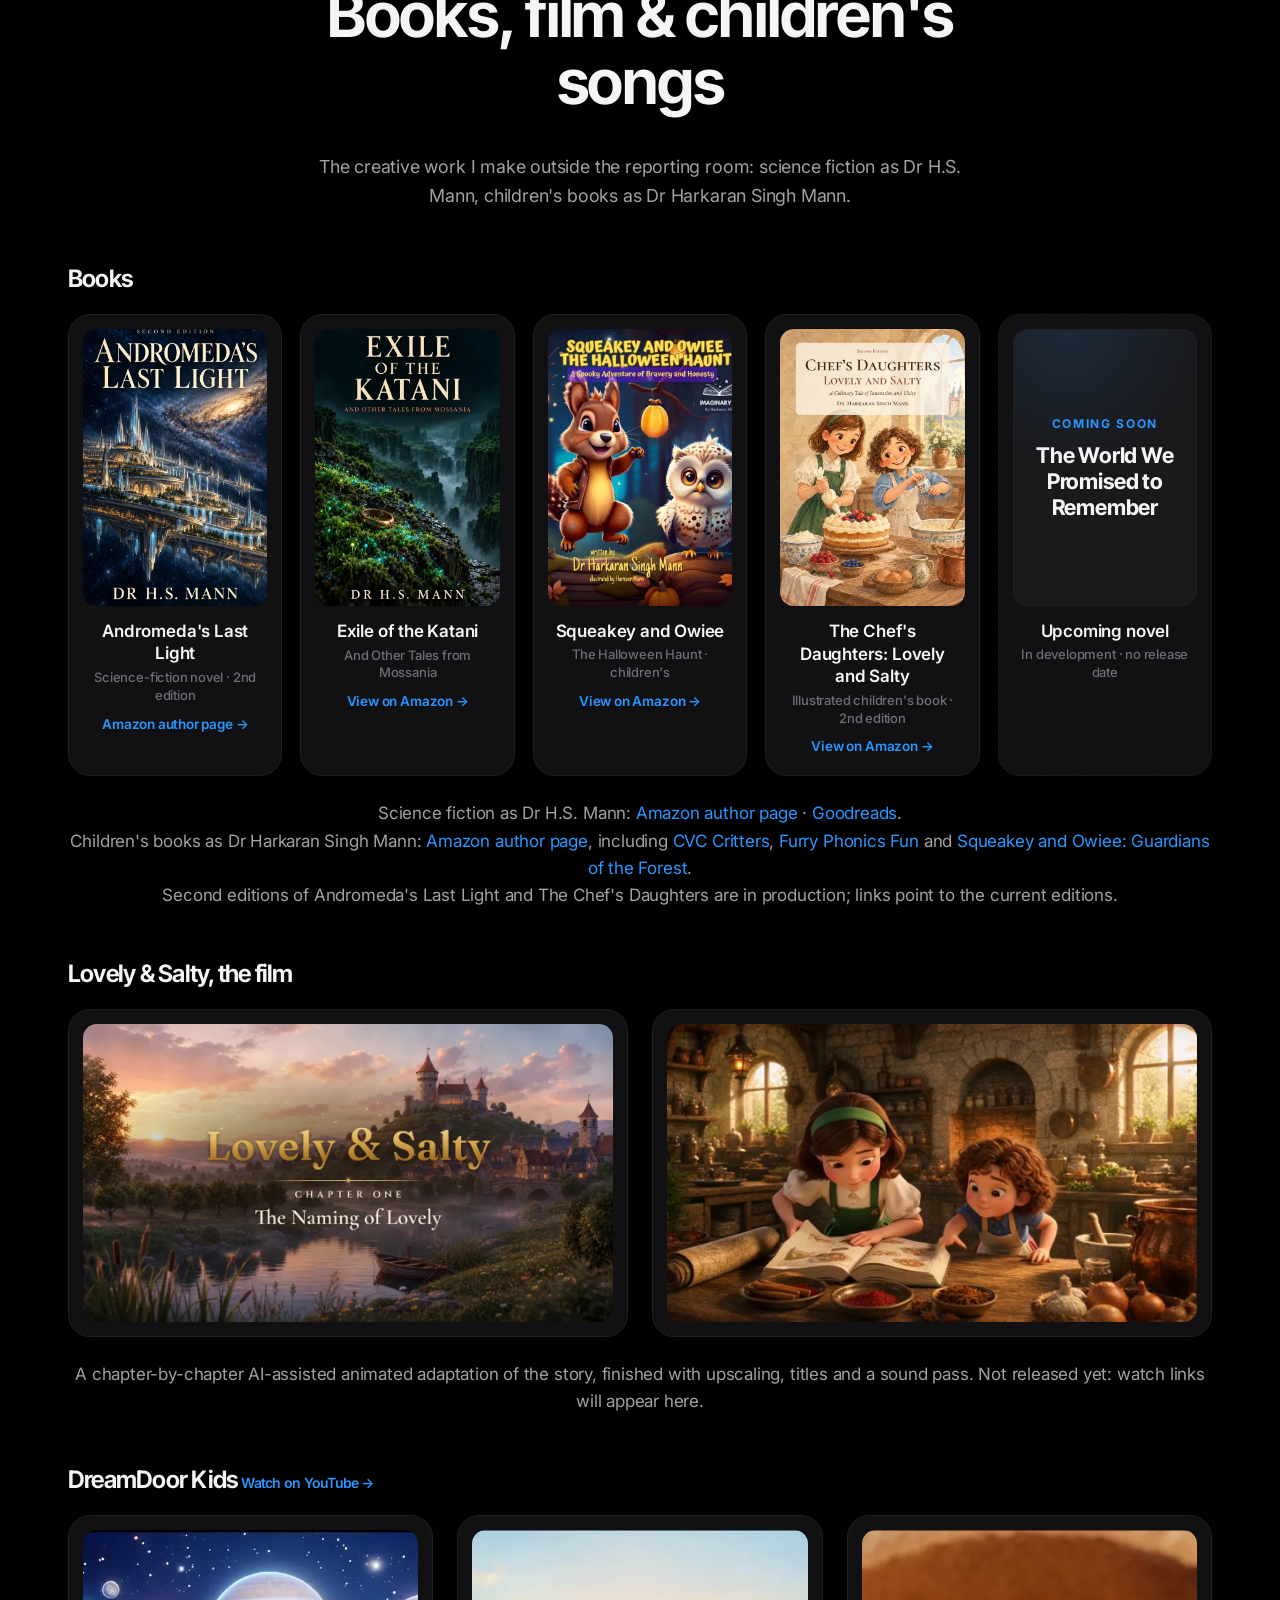
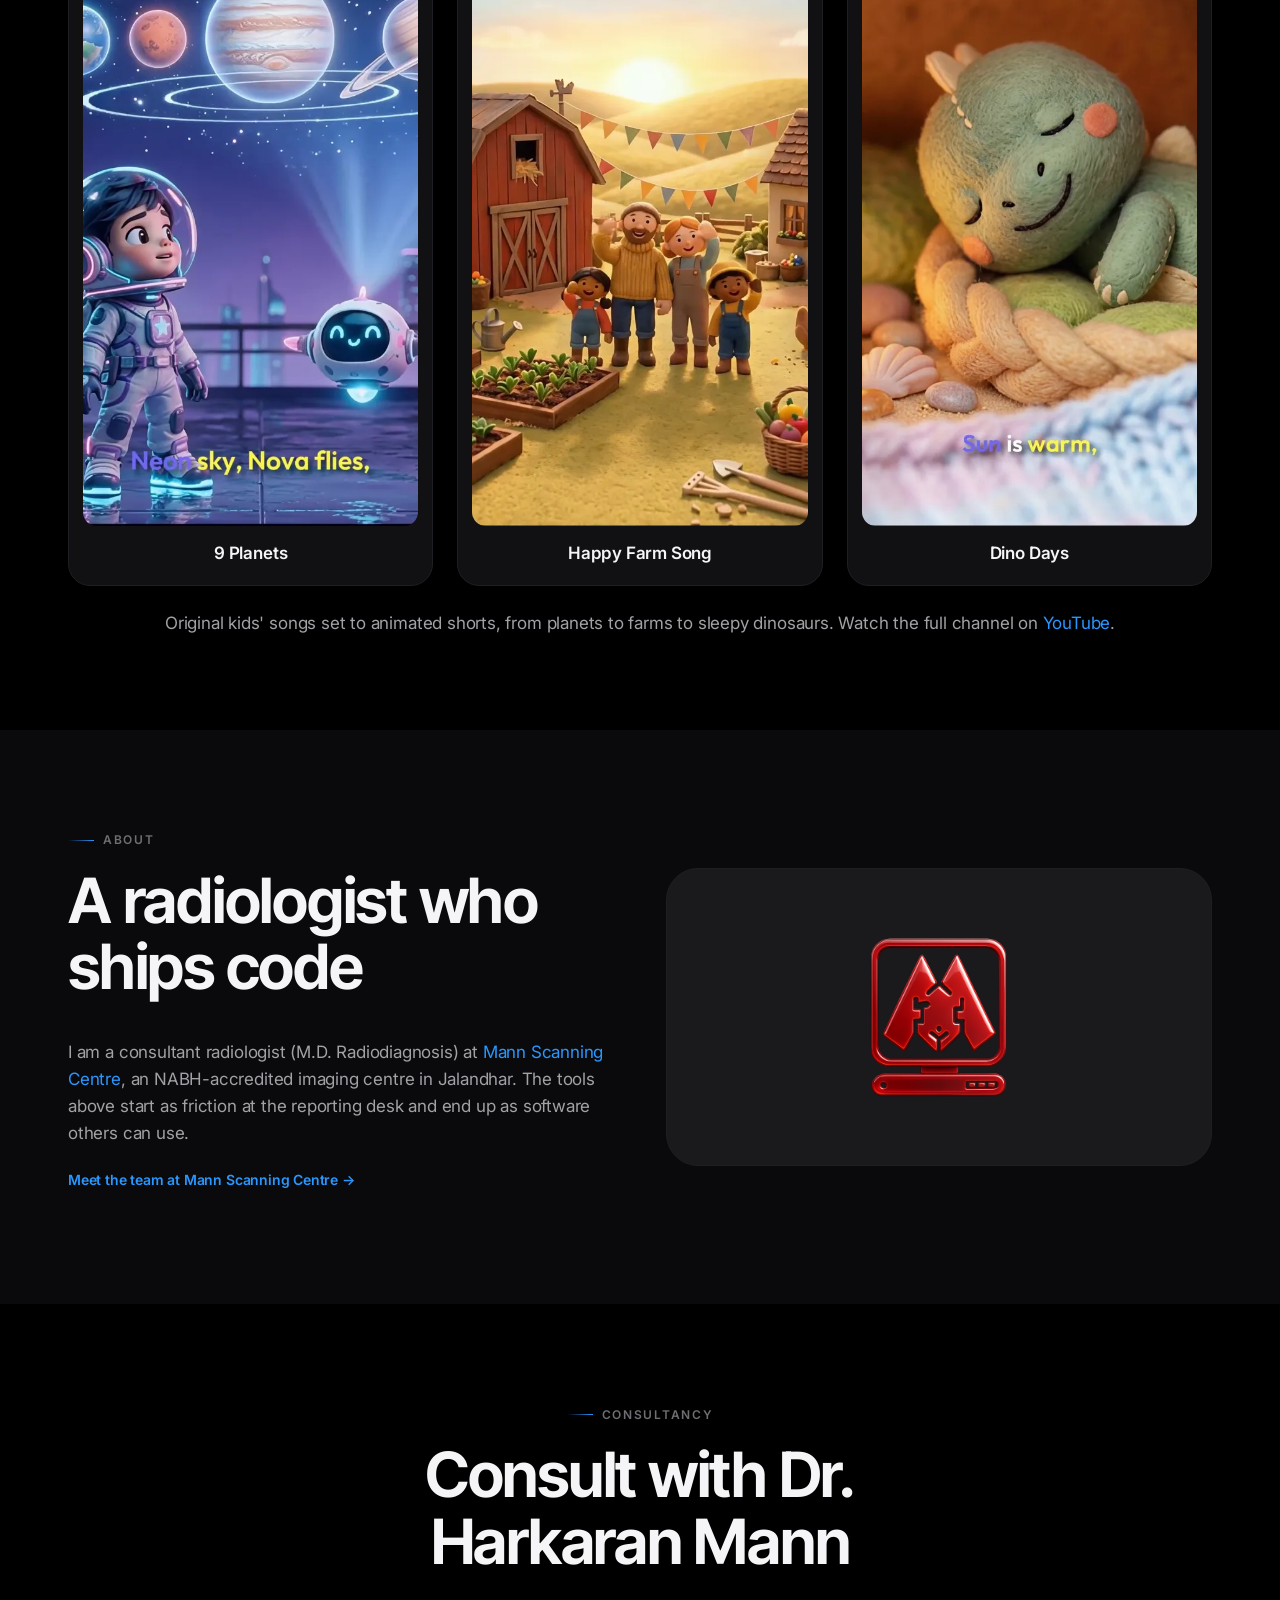
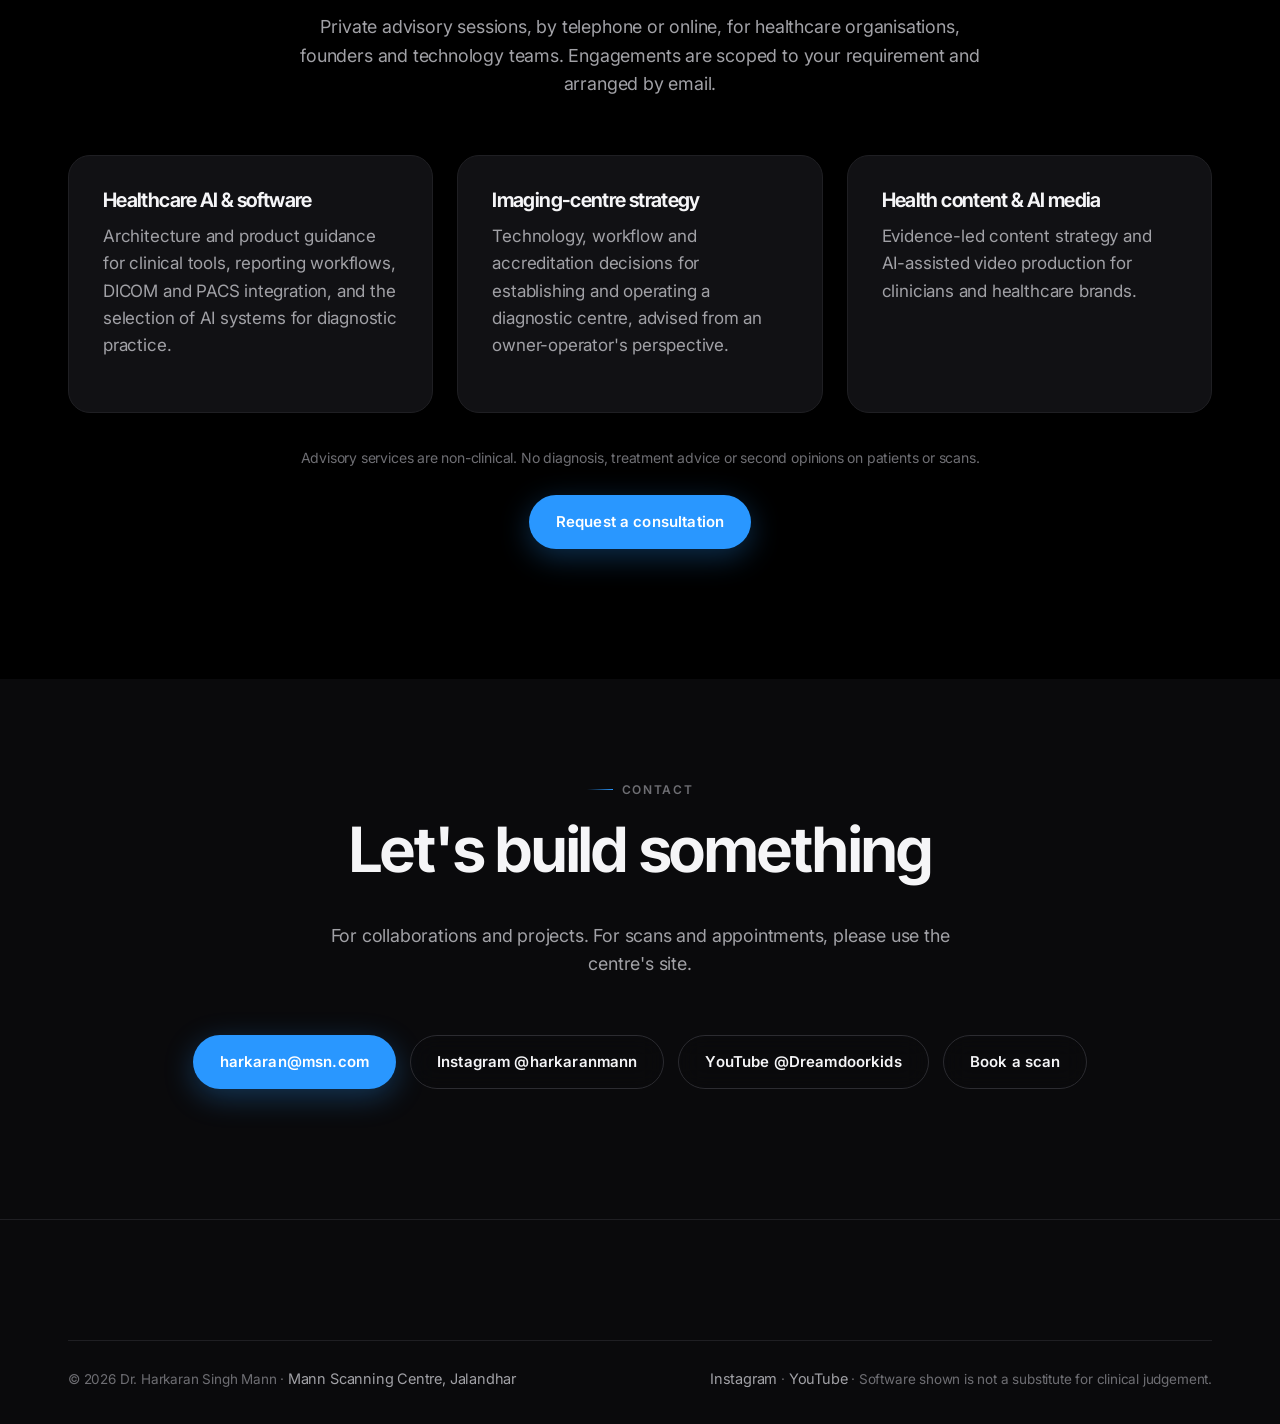
==== commit 9ba68ad0: "Remove Resume link from website navigation - resume for upload only" ====
--- a/index.html
+++ b/index.html
@@ -29,7 +29,6 @@
         <a href="#creative">Creative</a>
         <a href="#about">About</a>
         <a href="#consulting">Consultancy</a>
-        <a href="resume.html">Resume</a>
         <a href="portfolio-pdf.html">Portfolio PDF</a>
         <a href="#contact">Contact</a>
         <a href="https://mannscan.in/">Mann Scanning Centre</a>
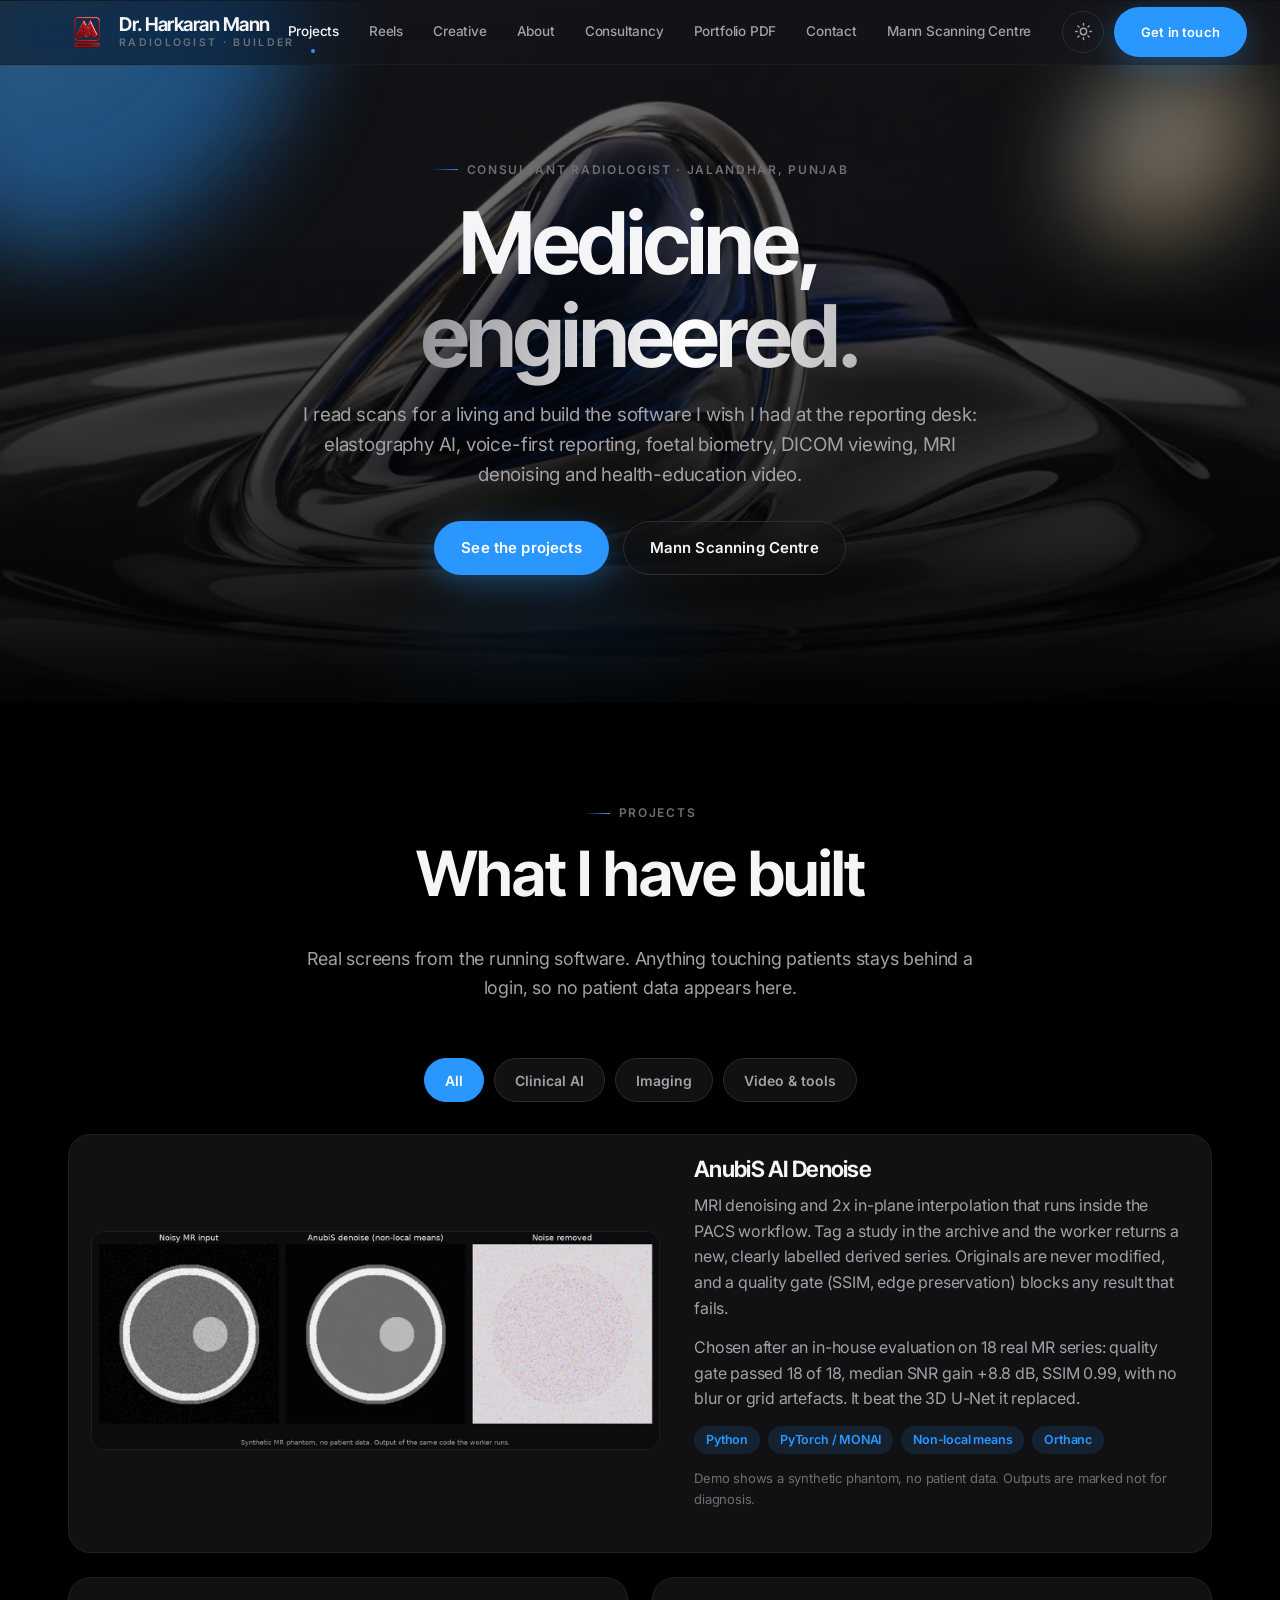
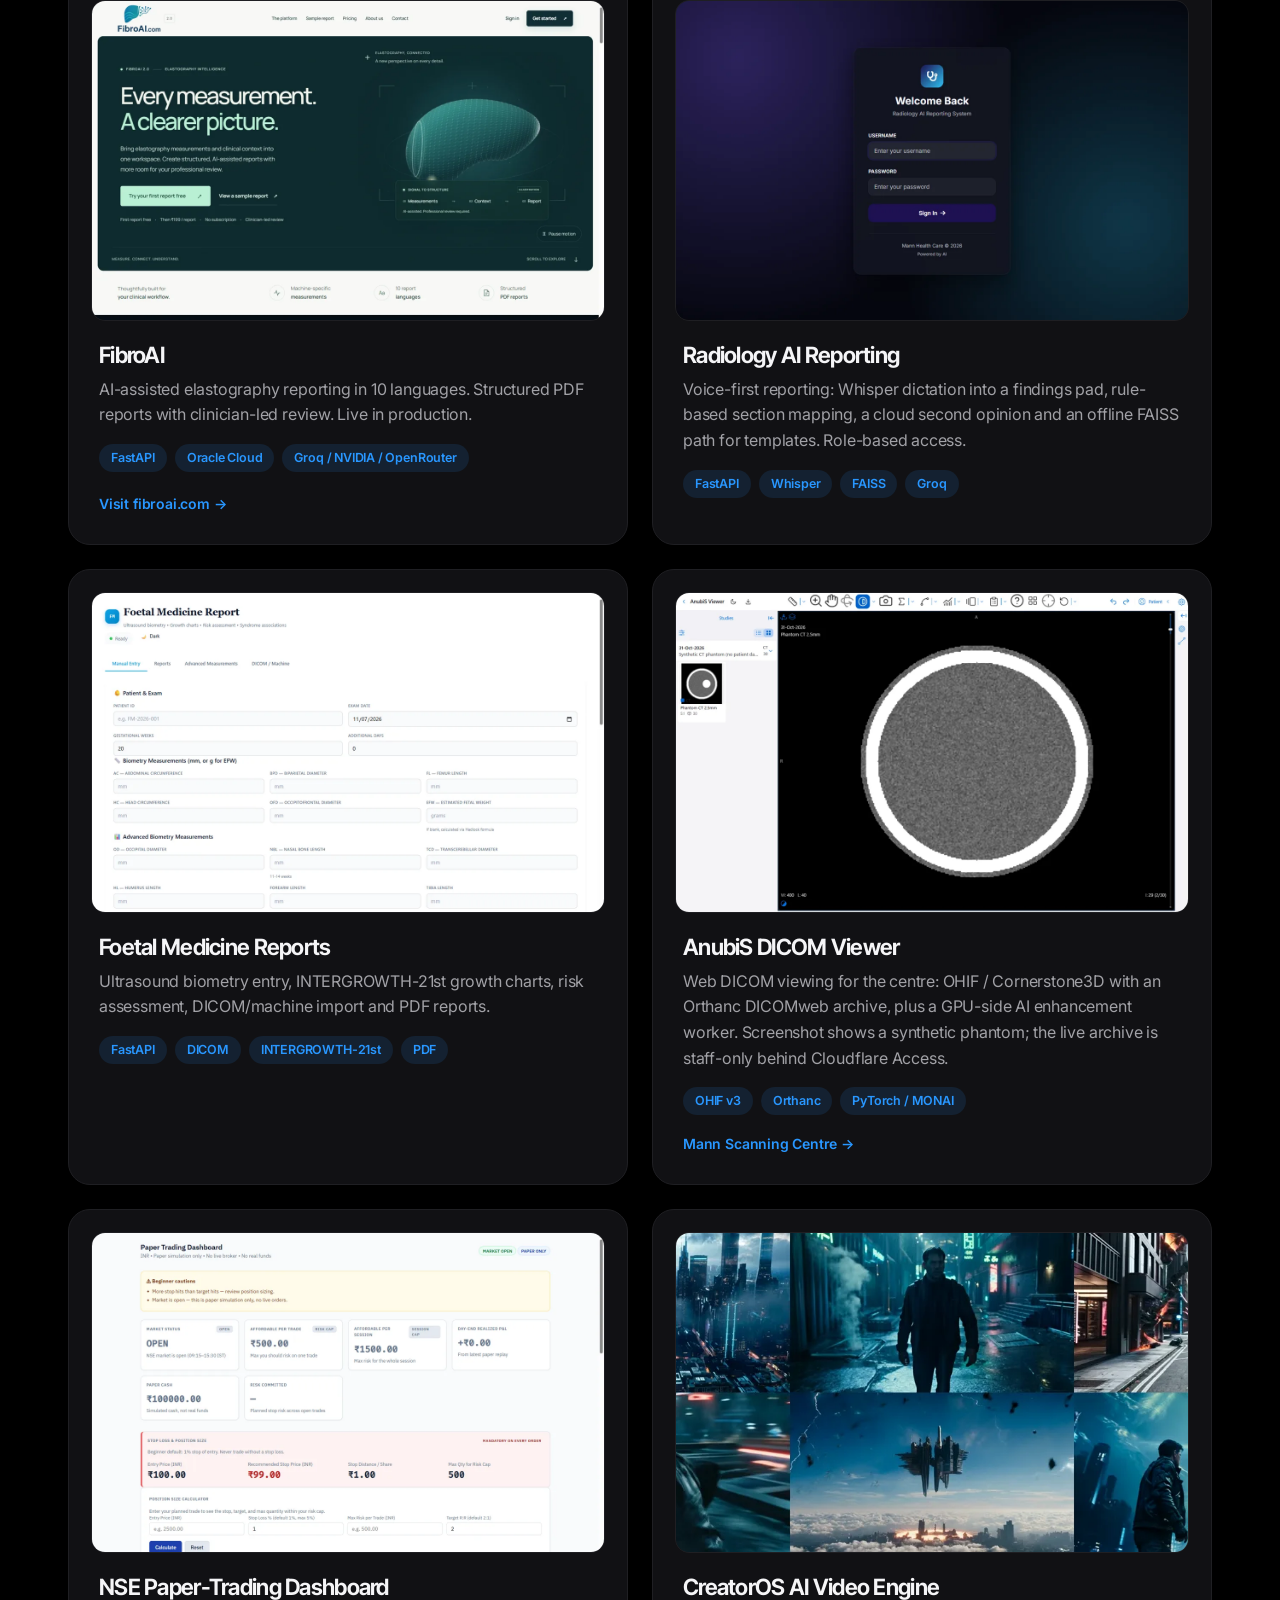
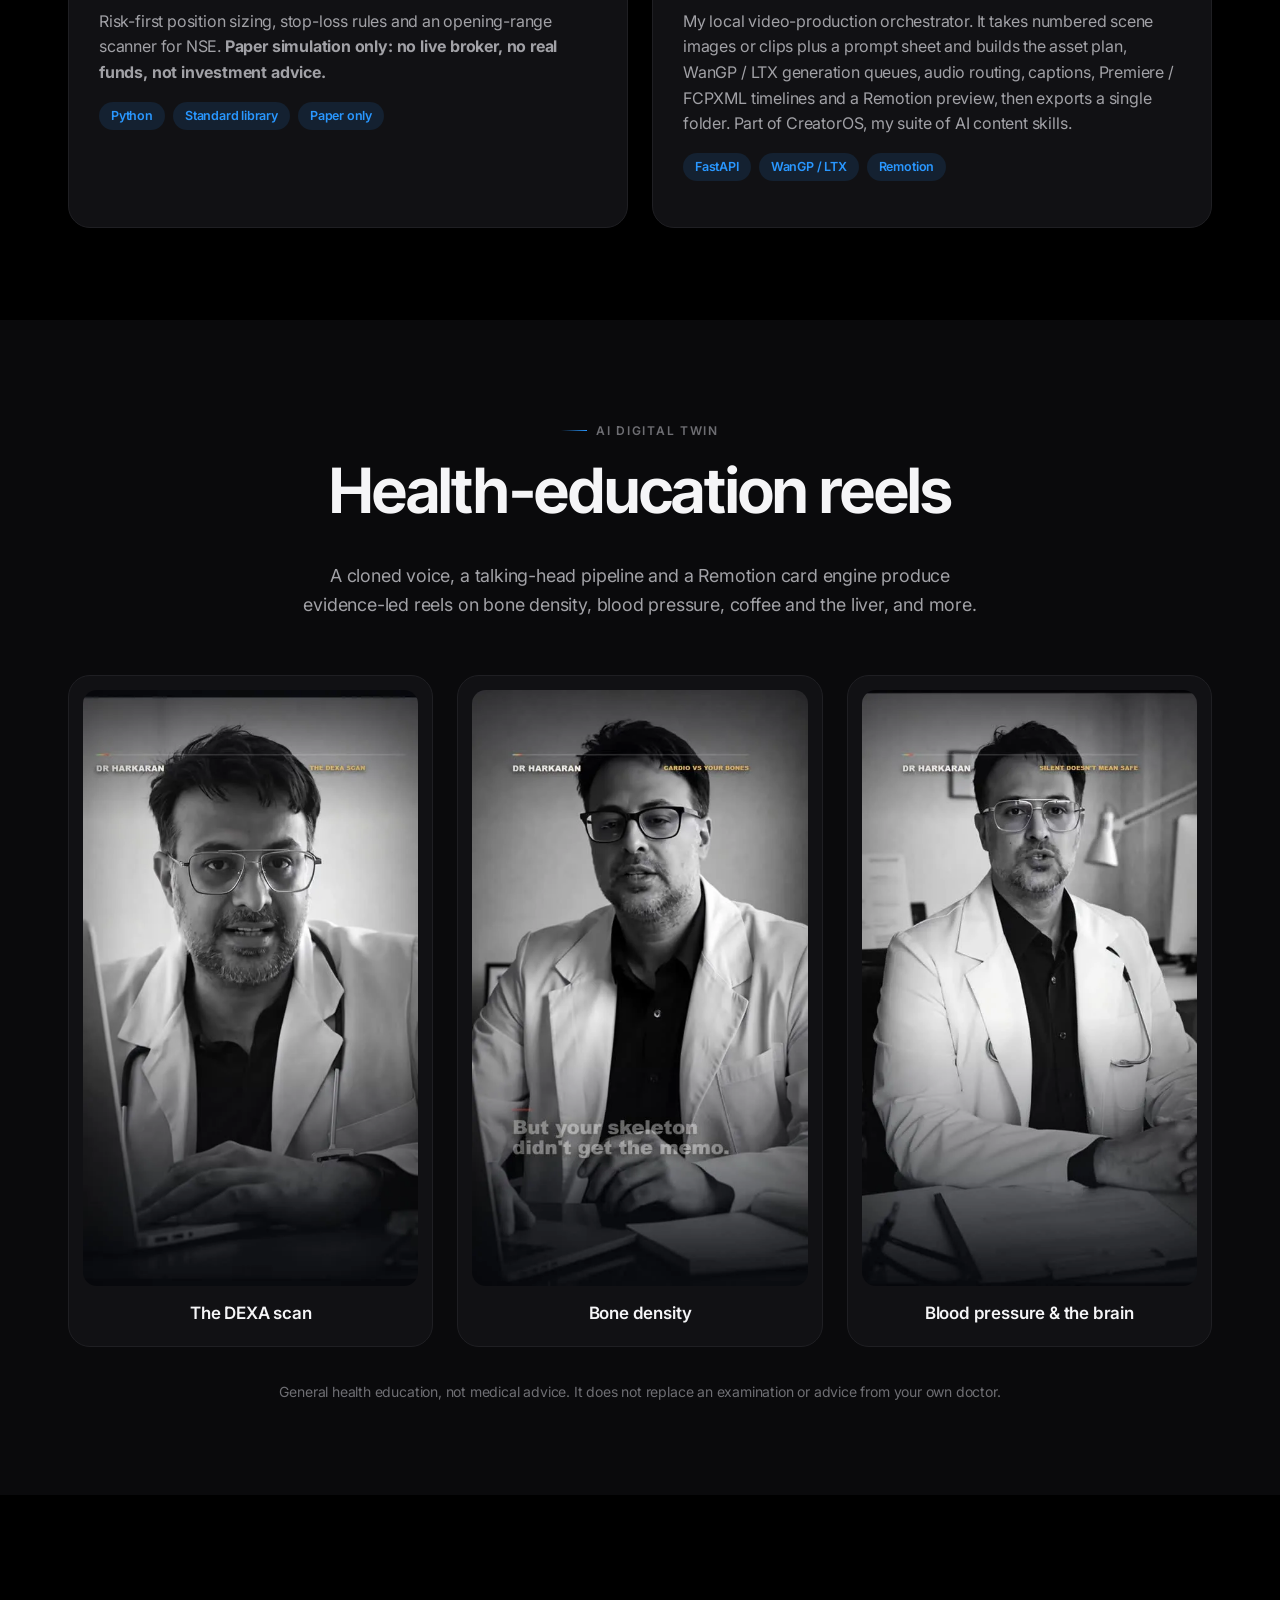
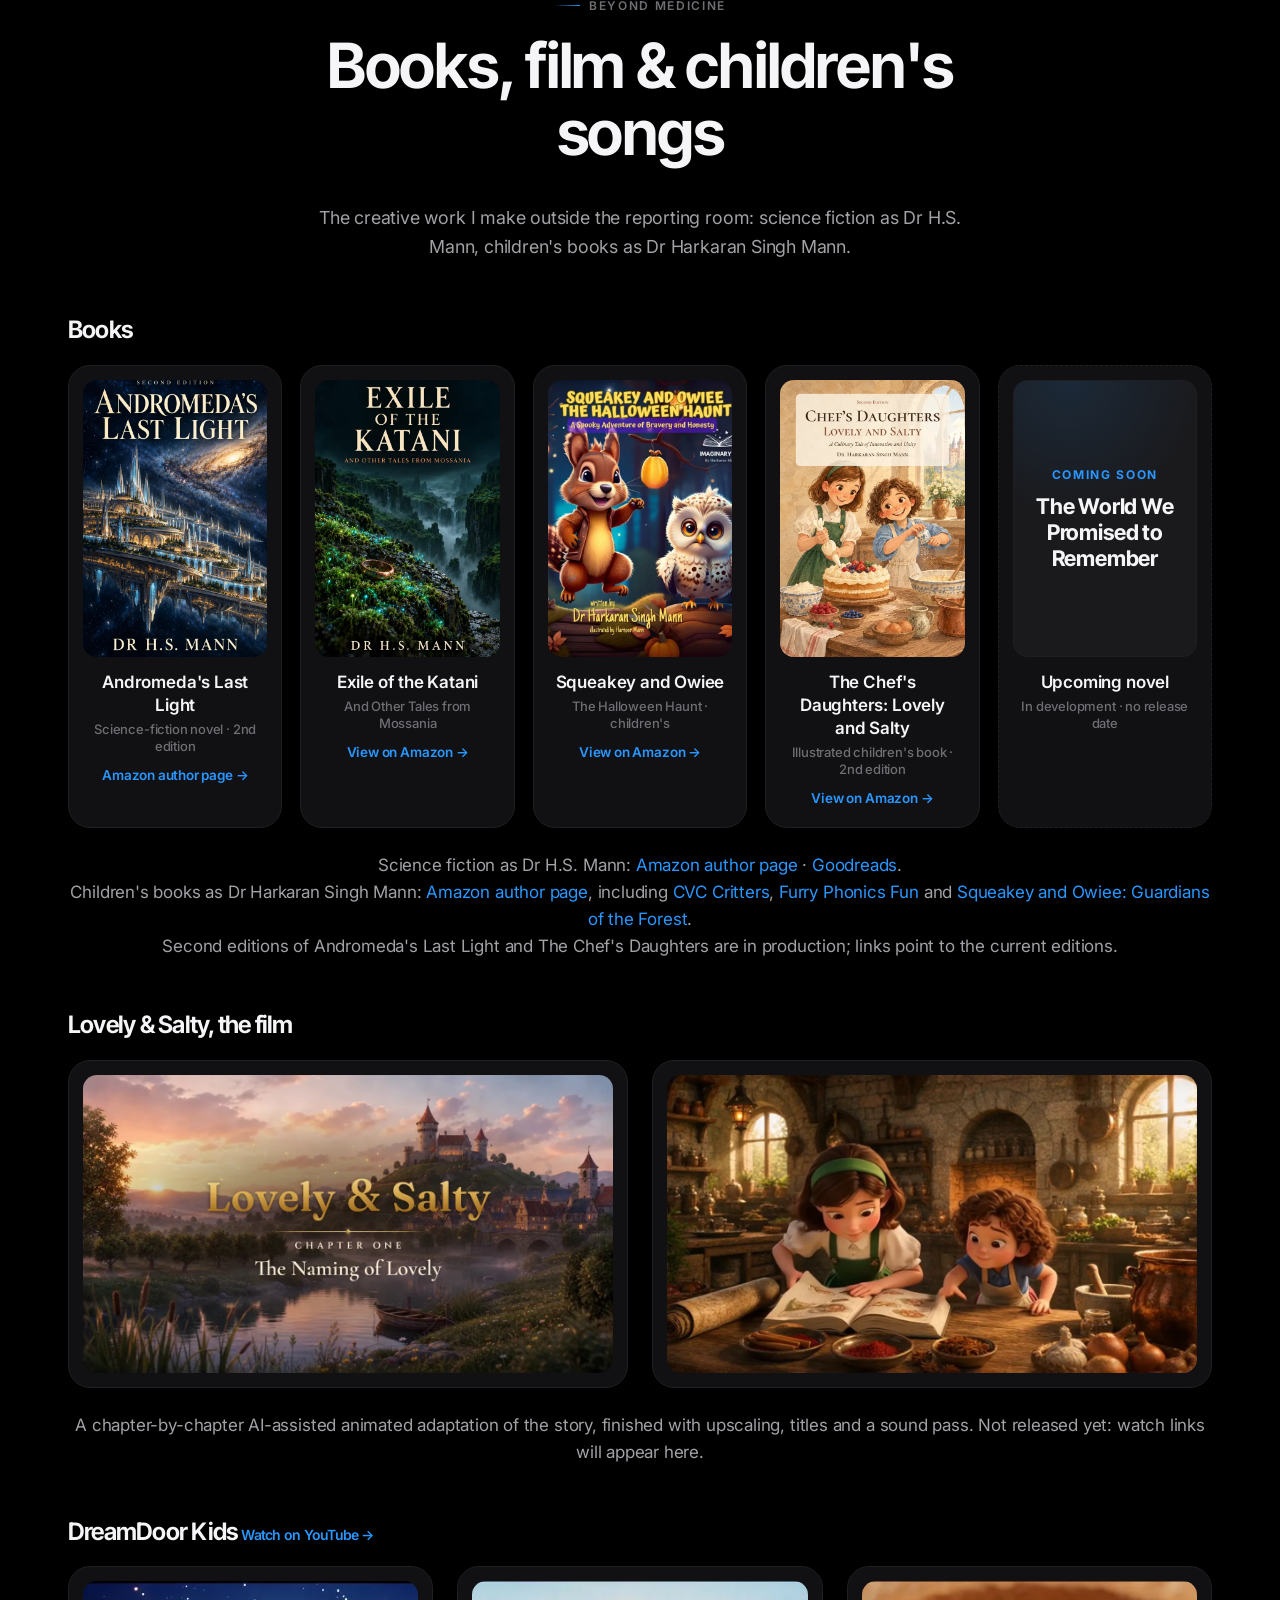
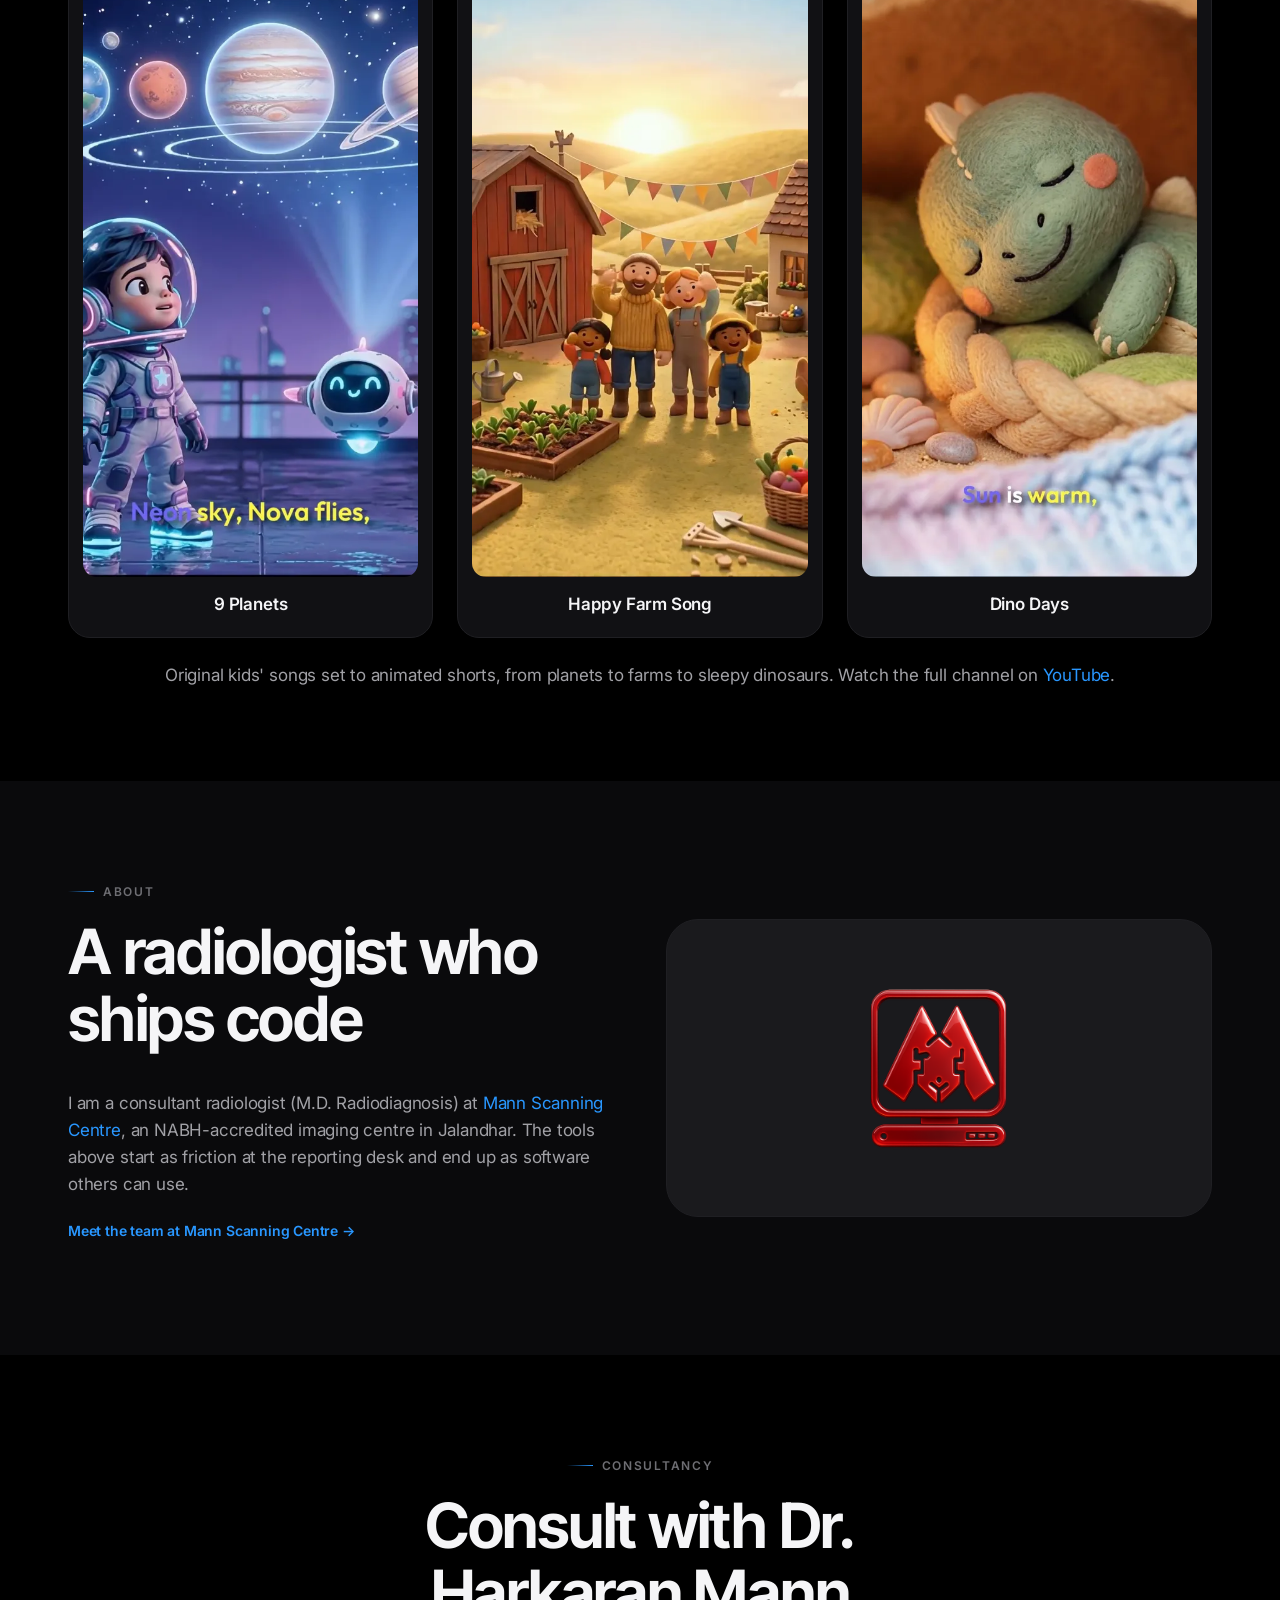
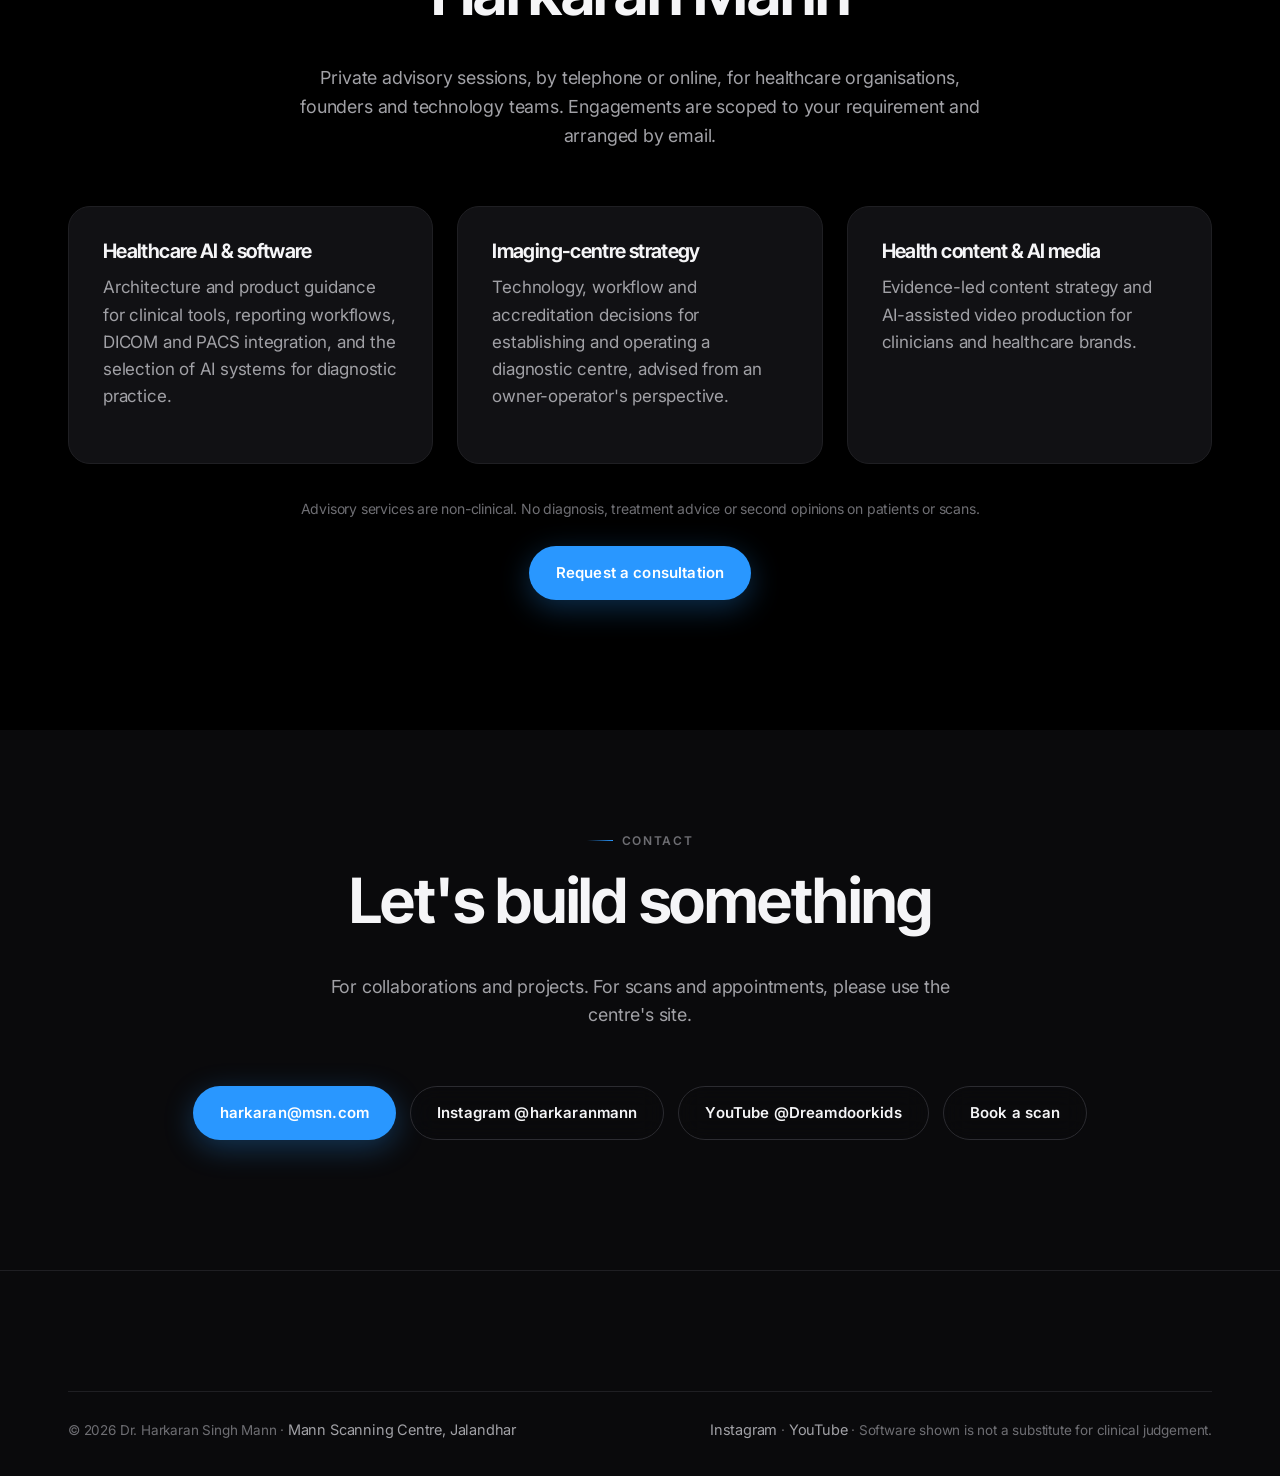
==== commit 4cd736e3: "Replace OpenMontage card with CreatorOS AI Video Engine Co-Authored-By: Claude Sonnet 5.5 <noreply@a" ====
--- a/index.html
+++ b/index.html
@@ -124,10 +124,10 @@
         </article>
 
         <article class="card card--hover proj reveal" data-cat="video">
-          <div class="shot"><img width="1200" height="450" src="shots/openmontage.webp" alt="OpenMontage generated cinematic frames" loading="lazy" /></div>
-          <h3>OpenMontage</h3>
-          <p>An agentic video-production system: pipeline definitions, tool adapters and a Remotion composer that turn a brief into a finished video.</p>
-          <div class="tags"><span>Python</span><span>Remotion</span><span>Agents</span></div>
+          <div class="shot"><img width="1200" height="450" src="shots/openmontage.webp" alt="Cinematic frames generated with the AI Video Engine pipeline" loading="lazy" /></div>
+          <h3>CreatorOS AI Video Engine</h3>
+          <p>My local video-production orchestrator. It takes numbered scene images or clips plus a prompt sheet and builds the asset plan, WanGP / LTX generation queues, audio routing, captions, Premiere / FCPXML timelines and a Remotion preview, then exports a single folder. Part of CreatorOS, my suite of AI content skills.</p>
+          <div class="tags"><span>FastAPI</span><span>WanGP / LTX</span><span>Remotion</span></div>
         </article>
       </div>
     </div>
